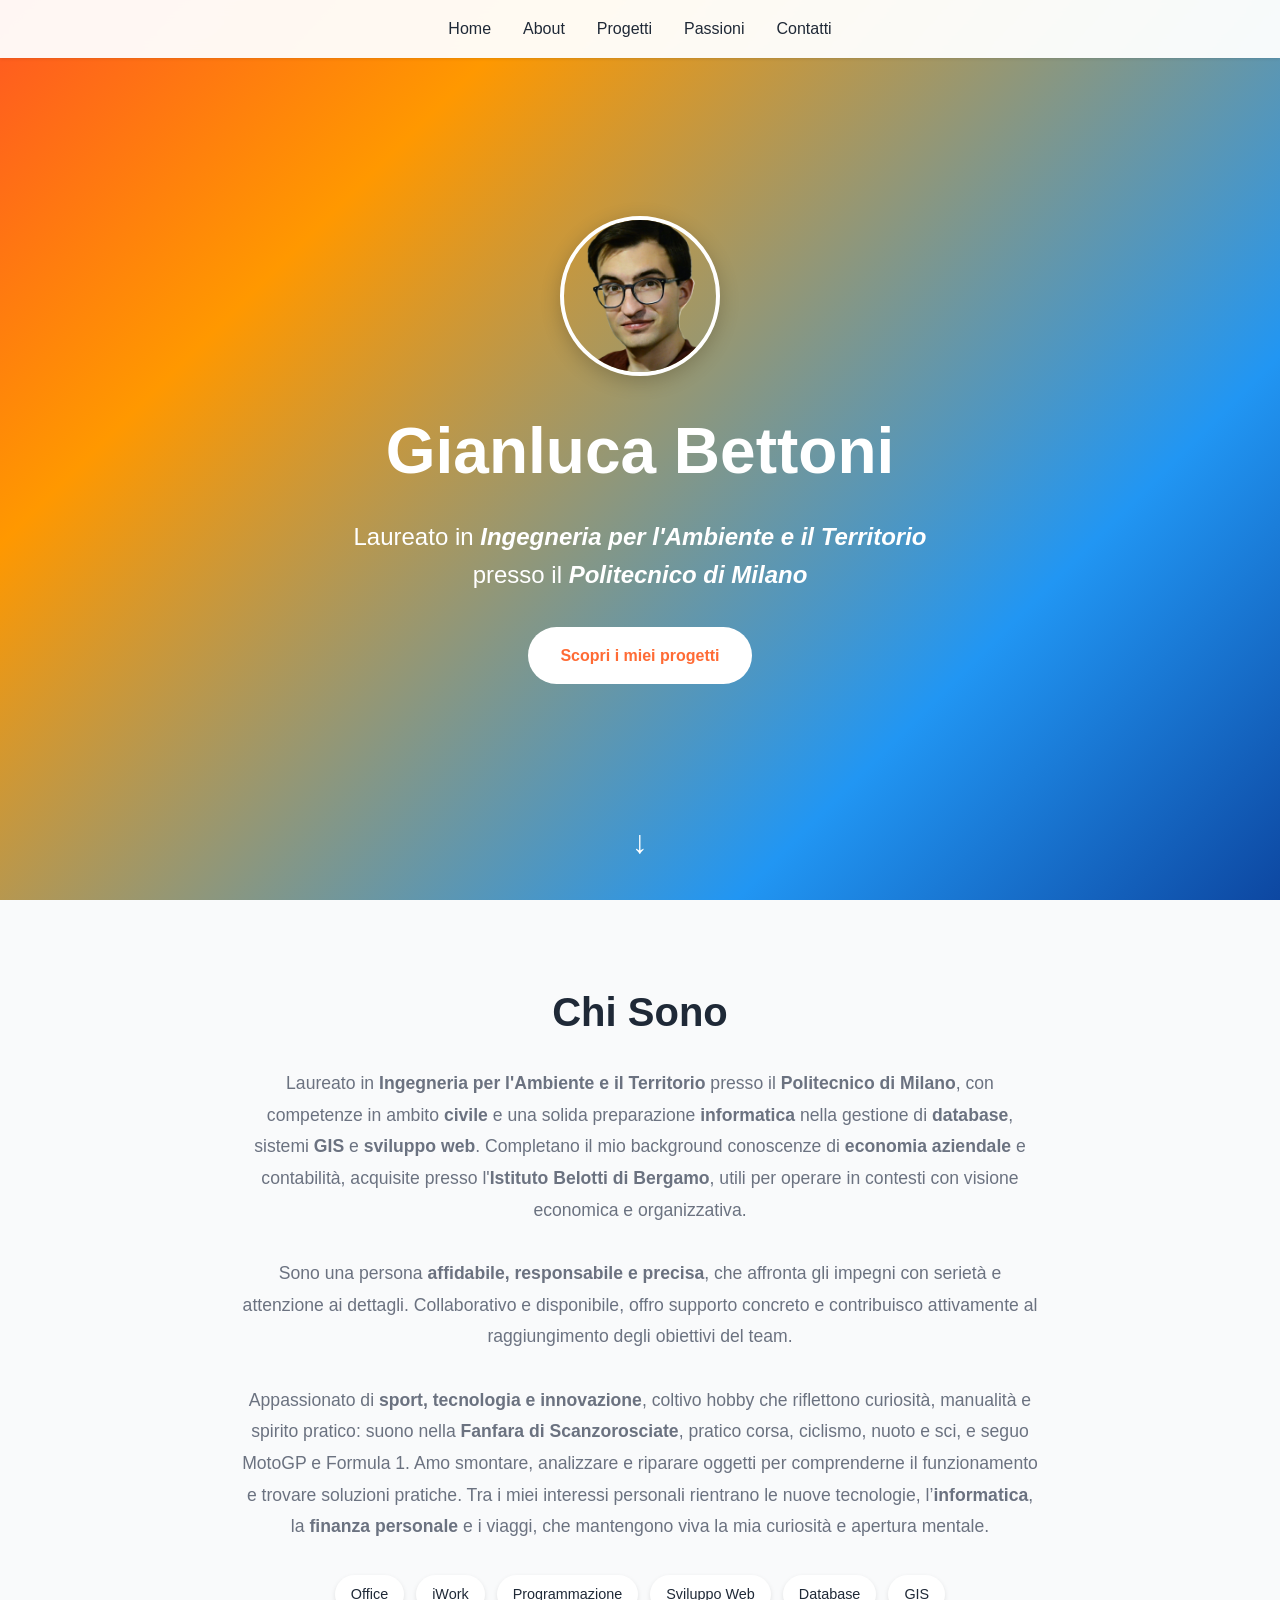
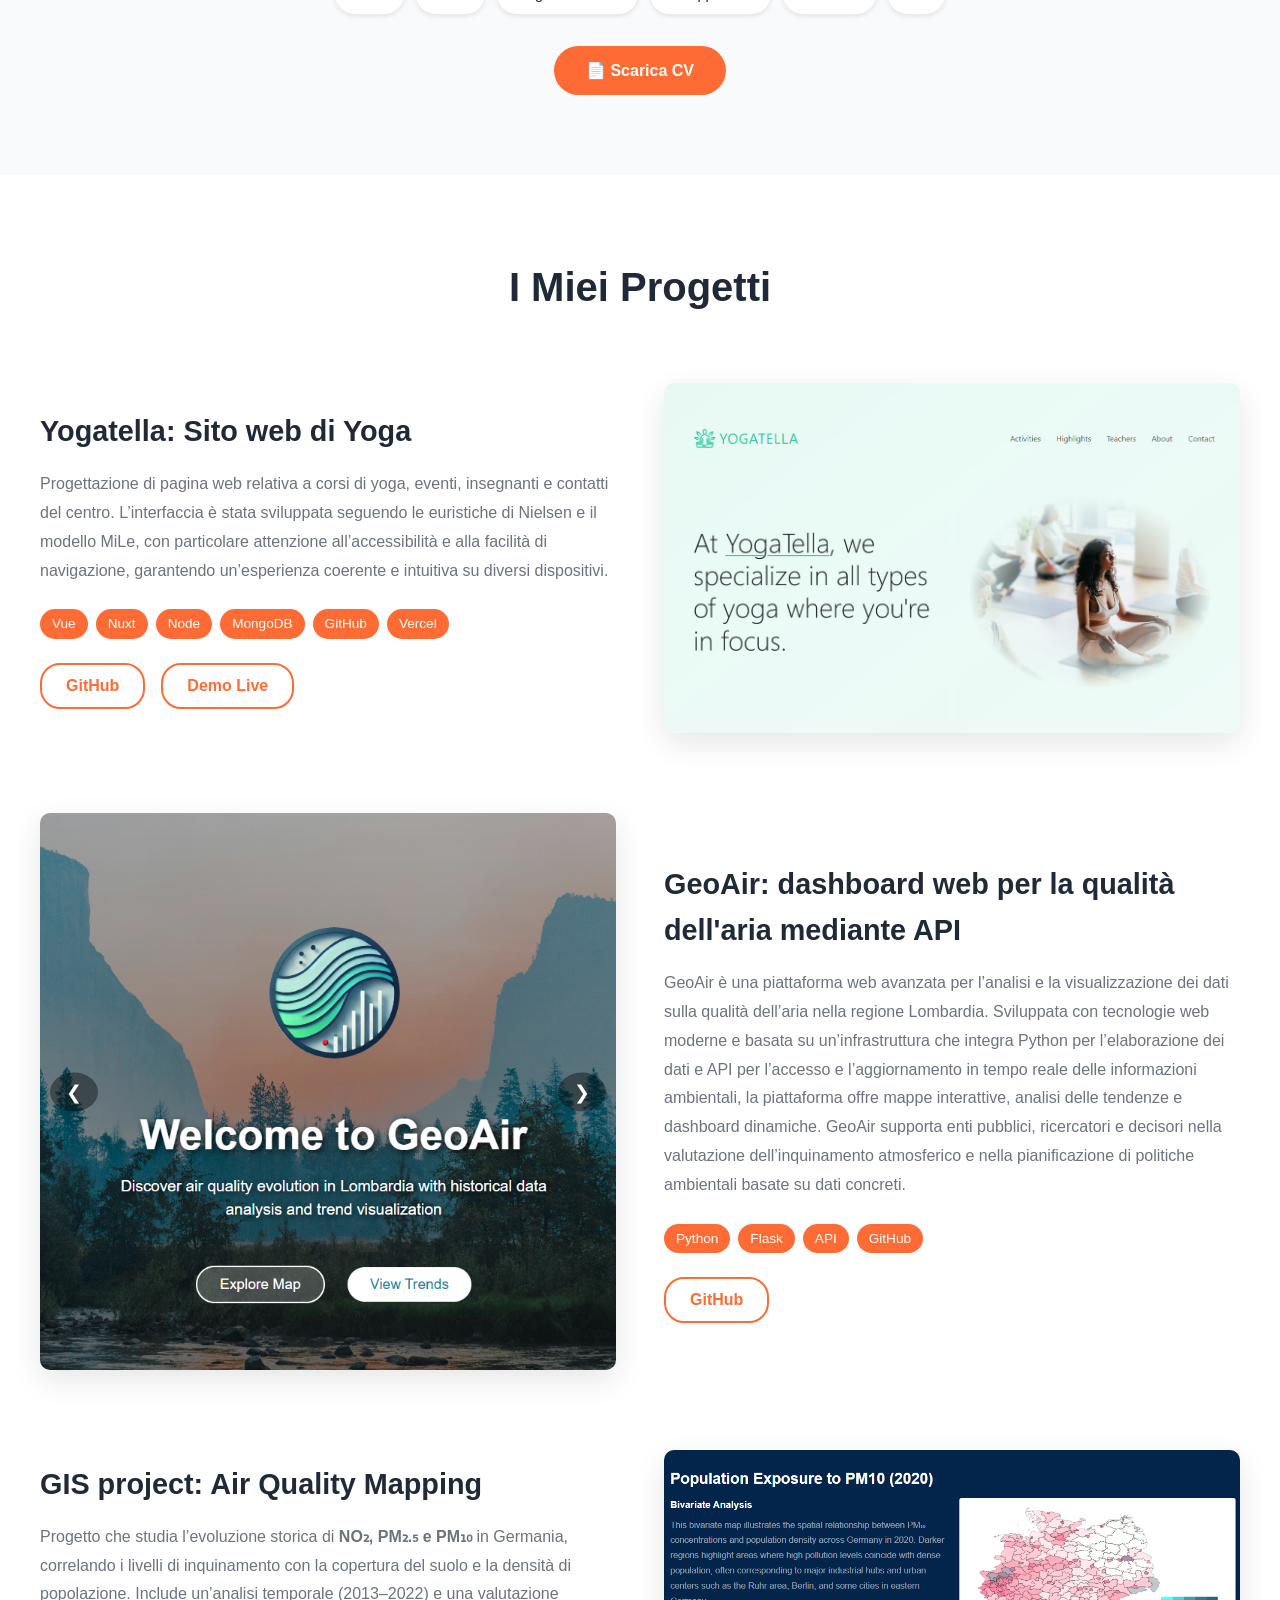
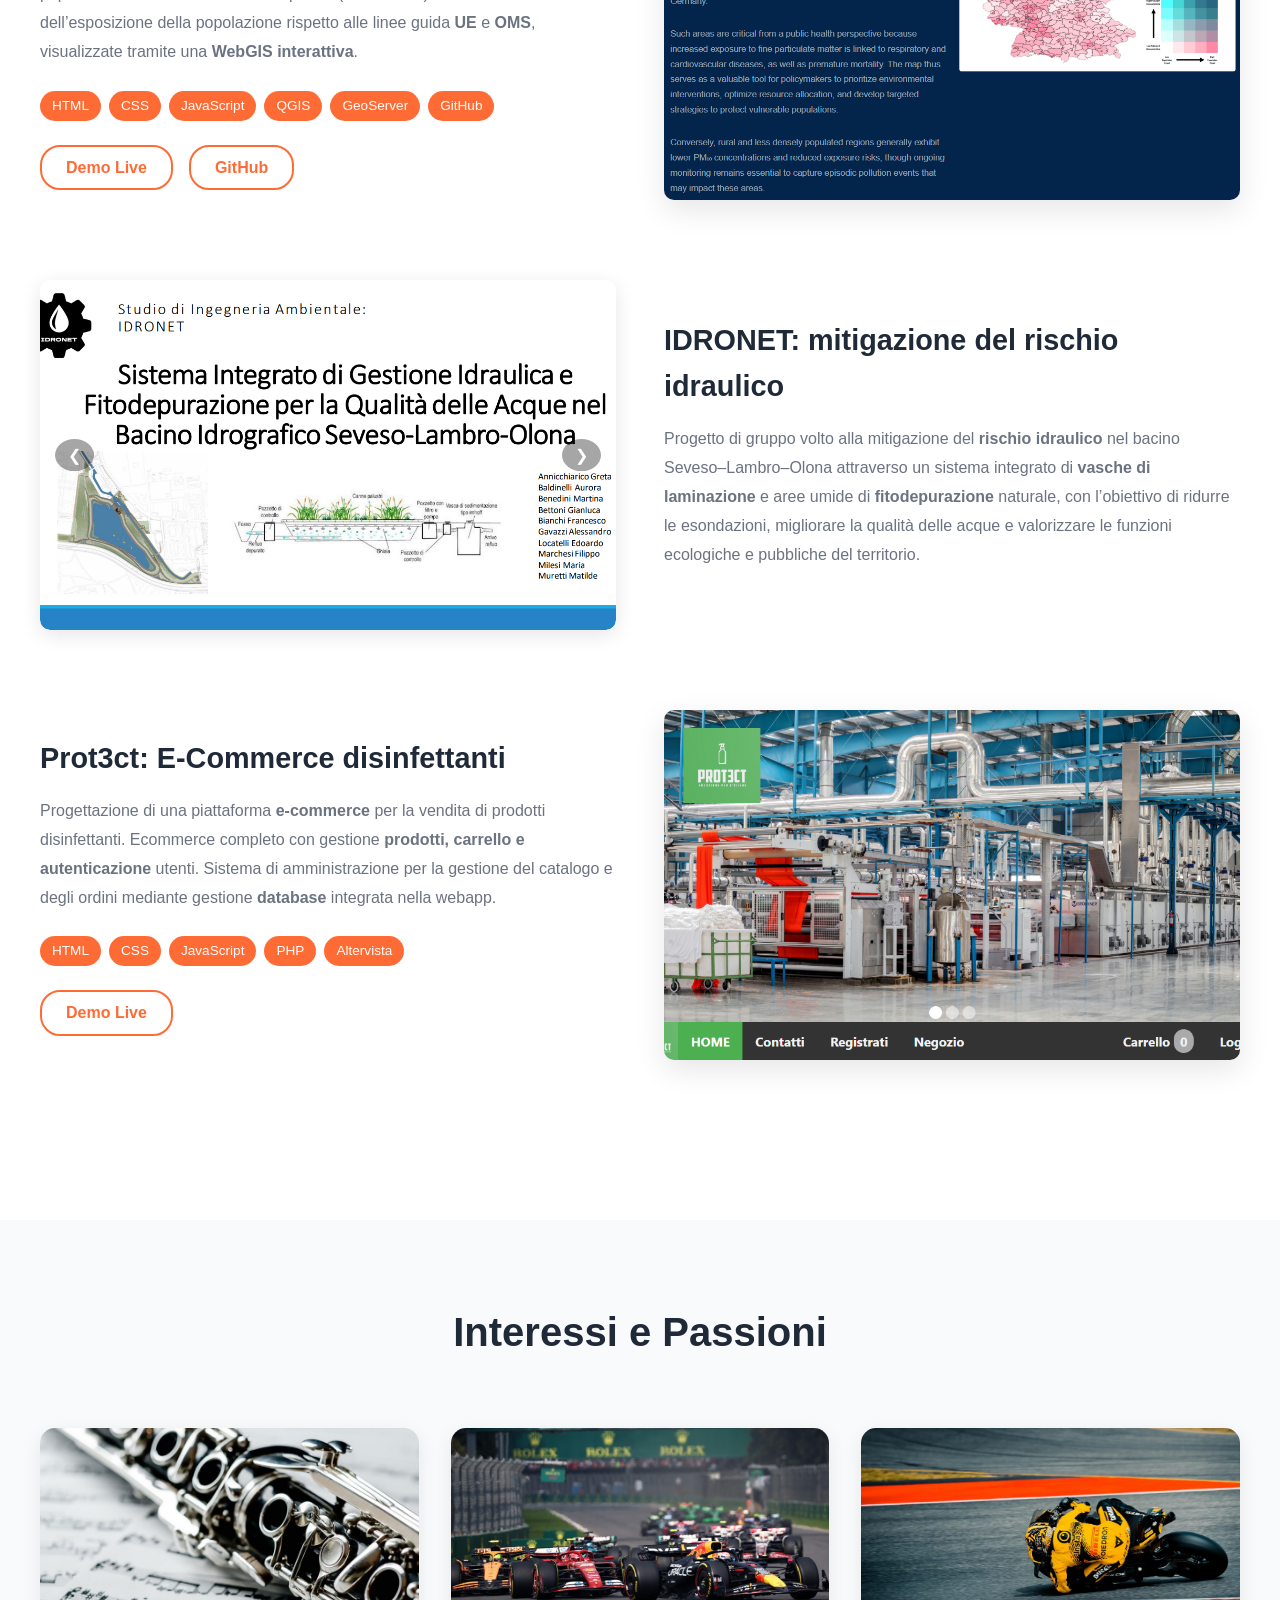
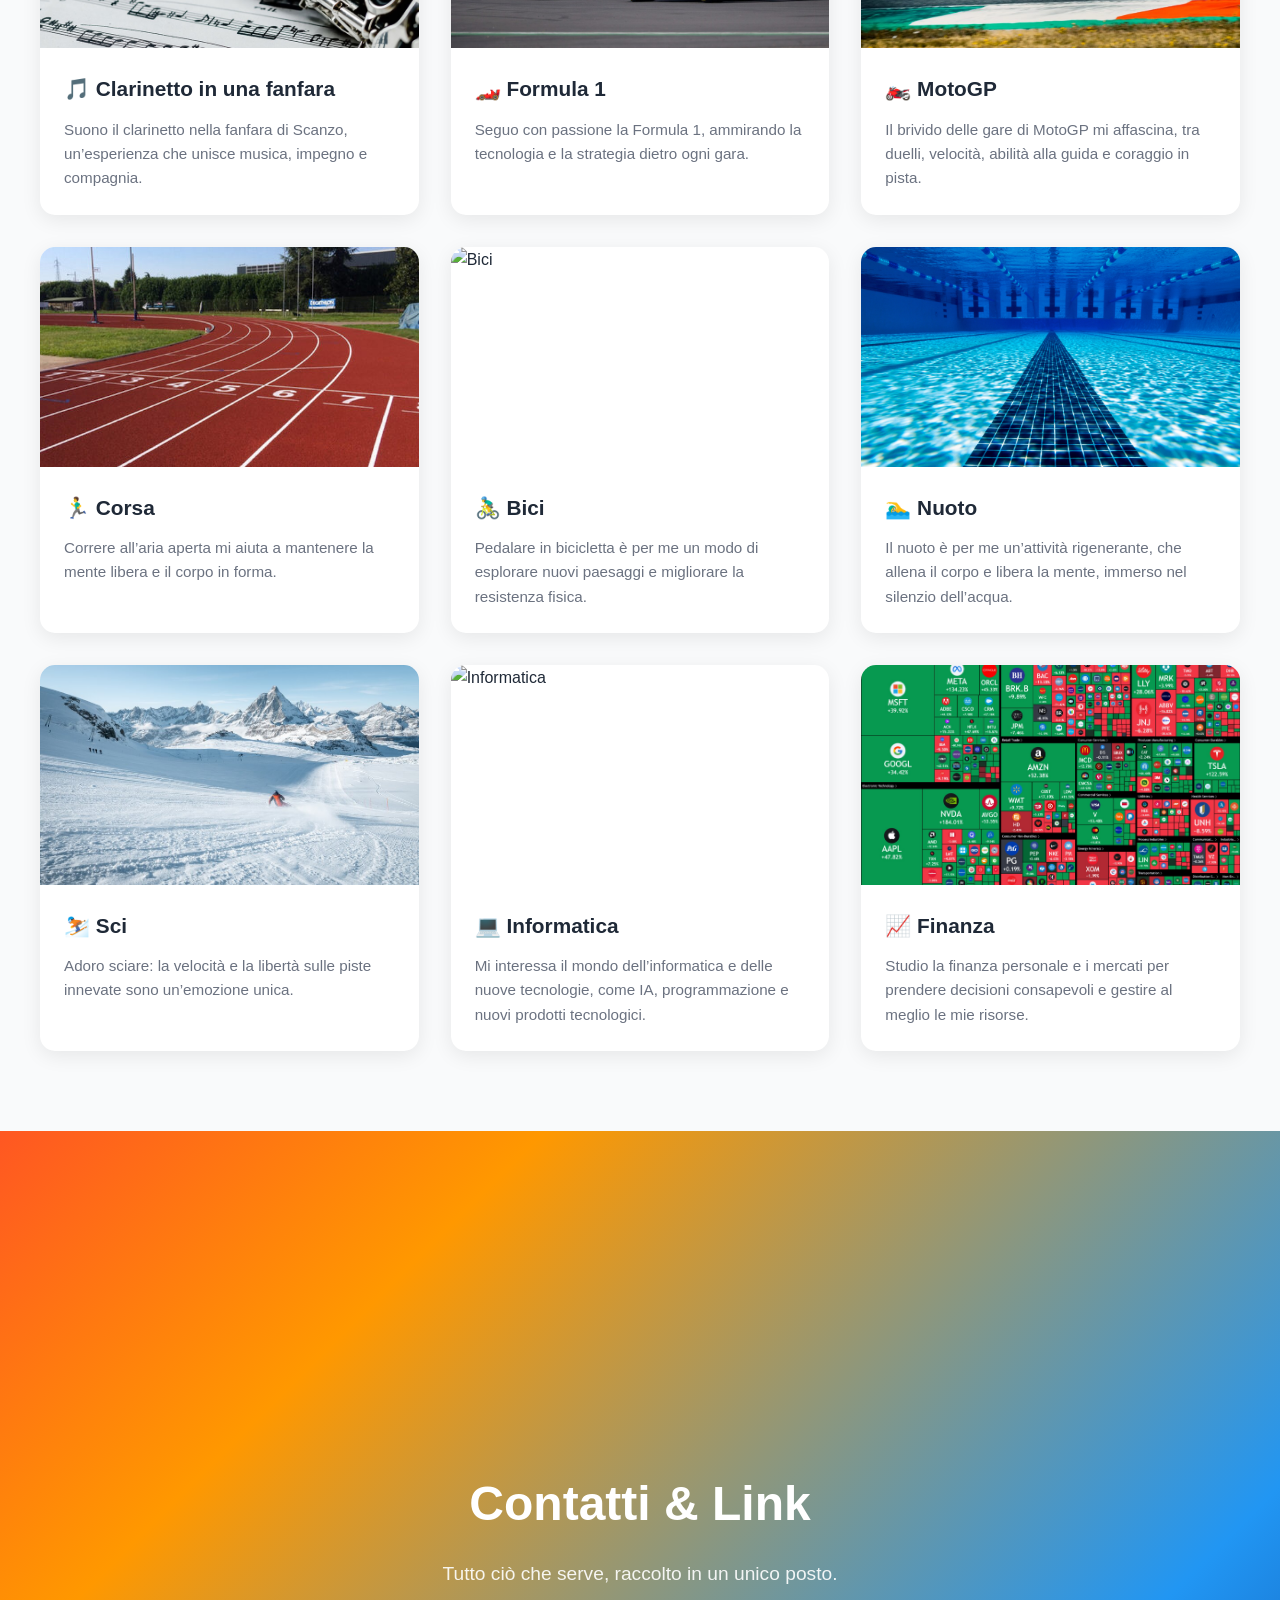
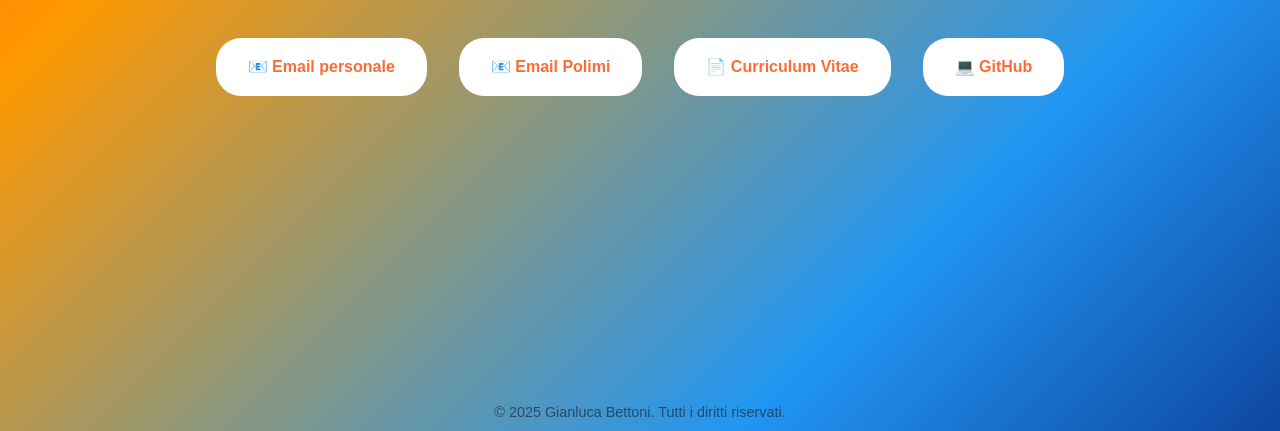
==== index.html @ a8670572 "Update index.html" ====
<!DOCTYPE html>
<html lang="it">

<head>
    <meta charset="UTF-8">
    <meta name="viewport" content="width=device-width, initial-scale=1.0">
    <title>Gianluca Bettoni - Portfolio</title>
    <link rel="stylesheet" href="style.css">
</head>

<body>
    <!-- Navigation -->
    <nav>
        <ul>
            <li><a href="#hero">Home</a></li>
            <li><a href="#about">About</a></li>
            <li><a href="#projects">Progetti</a></li>
            <li><a href="#hobbies">Passioni</a></li>
            <li><a href="#contact">Contatti</a></li>
        </ul>
    </nav>

    <!-- Hero Section -->
    <section id="hero">
        <img src="profilo.png" alt="Foto profilo di Gianluca Bettoni" class="hero-photo">
        <h1>Gianluca Bettoni</h1>
        <p>Laureato in <em><b>Ingegneria per l'Ambiente e il Territorio</b></em> </br> 
            presso il <em><b>Politecnico di Milano</b></em>
        </p>
        <!-- <p>Developer • Designer • Problem Solver</p> -->
        <a href="#projects" class="cta-btn">Scopri i miei progetti</a>
        <div class="scroll-indicator">↓</div>
    </section>

    <!-- About Section -->
    <section id="about">
        <div class="about-content">
            <h2>Chi Sono</h2>
            <p> Laureato in <b>Ingegneria per l'Ambiente e il Territorio</b> presso il <b>Politecnico di Milano</b>, con competenze in ambito <b>civile</b> e una solida preparazione <b>informatica</b> nella gestione di <b>database</b>, sistemi <b>GIS</b> e <b>sviluppo web</b>. Completano il mio background conoscenze di <b>economia aziendale</b> e contabilità, acquisite presso l'<b>Istituto Belotti di Bergamo</b>, utili per operare in contesti con visione economica e organizzativa. </br></br>
            Sono una persona <b>affidabile, responsabile e precisa</b>, che affronta gli impegni con serietà e attenzione ai dettagli. Collaborativo e disponibile, offro supporto concreto e contribuisco attivamente al raggiungimento degli obiettivi del team. </br></br>
            Appassionato di <b>sport, tecnologia e innovazione</b>, coltivo hobby che riflettono curiosità, manualità e spirito pratico: suono nella <b>Fanfara di Scanzorosciate</b>, pratico corsa, ciclismo, nuoto e sci, e seguo MotoGP e Formula 1. Amo smontare, analizzare e riparare oggetti per comprenderne il funzionamento e trovare soluzioni pratiche. Tra i miei interessi personali rientrano le nuove tecnologie, l’<b>informatica</b>, la <b>finanza personale</b> e i viaggi, che mantengono viva la mia curiosità e apertura mentale.
            </p>
            
            <div class="skills">
                <span class="skill-badge">Office</span>
                <span class="skill-badge">iWork</span>
                <span class="skill-badge">Programmazione</span>
                <span class="skill-badge">Sviluppo Web</span>
                <span class="skill-badge">Database</span>
                <span class="skill-badge">GIS</span>
            </div>
            
            <a href="CV_Gianluca_Bettoni.html" target="_blank" class="cv-btn">📄 Scarica CV</a>
        </div>
    </section>




    <!-- Projects Section -->
    <section id="projects">
        <h2 class="section-title">I Miei Progetti</h2>
        


        <!-- PROGETTO HYP -->
        <div class="project">
            <div class="project-image">
                <a href="https://yogatella.vercel.app/" target="_blank" class="">
                    <img src="img/project_HYP.png" alt="Progetto Sito di Yoga: Yogatella">
                </a>
            </div>
            <div class="project-info">
                <h3>Yogatella: Sito web di Yoga</h3>
                <p>Progettazione di pagina web relativa a corsi di yoga, eventi, insegnanti e contatti del centro. L’interfaccia è stata sviluppata seguendo le euristiche di Nielsen e il modello MiLe, con particolare attenzione all’accessibilità e alla facilità di navigazione, garantendo un’esperienza coerente e intuitiva su diversi dispositivi.</p>
                
                <div class="tech-tags">
                    <span class="tech-tag">Vue</span>
                    <span class="tech-tag">Nuxt</span>
                    <span class="tech-tag">Node</span>
                    <span class="tech-tag">MongoDB</span>
                    <span class="tech-tag">GitHub</span>
                    <span class="tech-tag">Vercel</span>
                </div>

                <!-- Note:
                Vue.js → FRAMEWORK frontend
                Nuxt.js → FRAMEWORK full-stack BASATO su Vue
                Node.js → AMBIENTE server che esegue Nuxt
                -->
                
                <div class="project-links">
                    <a href="https://github.com/GianBetto/hypmed_sfogliatella" target="_blank" class="project-link">GitHub</a>
                    <a href="https://yogatella.vercel.app/" target="_blank" class="project-link">Demo Live</a>
                </div>
            </div>
        </div>


        
        <!-- PROGETTO SWE -->
        <div class="project">

            <div class="project-image slider">
                <div class="slides">
                    <img src="img/project_SWE1.png" alt="Progetto SWE">
                    <img src="img/project_SWE2.png" alt="Progetto SWE">
                    <img src="img/project_SWE3.png" alt="Progetto SWE">
                </div>
                <!-- Pulsanti -->
                <button class="prev">&#10094;</button>
                <button class="next">&#10095;</button>
            </div>
            
            <div class="project-info">
                <h3>GeoAir: dashboard web per la qualità dell'aria mediante API</h3>
                <p>GeoAir è una piattaforma web avanzata per l’analisi e la visualizzazione dei dati sulla qualità dell’aria nella regione Lombardia.
                Sviluppata con tecnologie web moderne e basata su un’infrastruttura che integra Python per l’elaborazione dei dati e API per l’accesso e l’aggiornamento in tempo reale delle informazioni ambientali, la piattaforma offre mappe interattive, analisi delle tendenze e dashboard dinamiche.
                GeoAir supporta enti pubblici, ricercatori e decisori nella valutazione dell’inquinamento atmosferico e nella pianificazione di politiche ambientali basate su dati concreti.
                </p>
                
                <div class="tech-tags">
                    <span class="tech-tag">Python</span>
                    <span class="tech-tag">Flask</span>
                    <span class="tech-tag">API</span>
                    <span class="tech-tag">GitHub</span>
                </div>
                
                <div class="project-links">
                    <a href="https://github.com/GianBetto/air_quality_analysis" target="_blank" class="project-link">GitHub</a>
                </div>
            </div>
        </div>



        <!-- PROGETTO GIS -->
        <div class="project">
            <div class="project-image">
                <a href="https://gianbetto.github.io/GIS_polimi_2025/" target="_blank" class="">
                    <img src="img/project_GIS.png" alt="Air Quality Mapping: Land Cover Correlation and Population Exposure">
                </a>
            </div>

            <div class="project-info">
                <h3>GIS project: Air Quality Mapping</h3>
                <!-- Progetto accademico sviluppato presso il <strong>Politecnico di Milano</strong> per il corso di <em>Geographic Information Systems</em> (a.a. 2024/25).  -->
                <p>
                    Progetto che studia l’evoluzione storica di <strong>NO₂, PM₂.₅ e PM₁₀</strong> in Germania, correlando i livelli di inquinamento con la copertura del suolo e la densità di popolazione. 
                    Include un’analisi temporale (2013–2022) e una valutazione dell’esposizione della popolazione rispetto alle linee guida <strong>UE</strong> e <strong>OMS</strong>, visualizzate tramite una <strong>WebGIS interattiva</strong>.
                </p>

                <div class="tech-tags">
                    <span class="tech-tag">HTML</span>
                    <span class="tech-tag">CSS</span>
                    <span class="tech-tag">JavaScript</span>
                    <span class="tech-tag">QGIS</span>
                    <span class="tech-tag">GeoServer</span>
                    <span class="tech-tag">GitHub</span>
                </div>

                <div class="project-links">
                        <a href="https://gianbetto.github.io/GIS_polimi_2025/" target="_blank" class="project-link">Demo Live</a>
                        <a href="https://github.com/GianBetto/GIS_polimi_2025" target="_blank" class="project-link">GitHub</a>
                </div>
            </div>
        </div>
        


        <!-- PROGETTO SSA - Strategie Sfide Ambientali -->
        <div class="project">

            <div class="slider slider-compact">
                <div class="slides">
                    <img src="img/project_SSA1.png" alt="Progetto SSA">
                    <img src="img/project_SSA2.png" alt="Progetto SSA">
                </div>
                <!-- Pulsanti -->
                <button class="prev">&#10094;</button>
                <button class="next">&#10095;</button>
            </div>
            
            <div class="project-info">
                <h3>IDRONET: mitigazione del rischio idraulico </h3>
                <p>Progetto di gruppo volto alla mitigazione del <b>rischio idraulico</b> nel bacino Seveso–Lambro–Olona attraverso un sistema integrato di <b>vasche di laminazione</b> e aree umide di <b>fitodepurazione</b> naturale, con l’obiettivo di ridurre le esondazioni, migliorare la qualità delle acque e valorizzare le funzioni ecologiche e pubbliche del territorio.
                </p>
            </div>
        </div>


        <!-- PROGETTO PROT3CT -->
        <div class="project">
            <div class="project-image">
                <a href="https://gianlucabettoni.altervista.org" target="_blank" class="">
                    <img src="img/project_Prot3ct.png" alt="Prot3ct: Ecommerce disinfettanti">
                </a>
            </div>
            <div class="project-info">
                <h3>Prot3ct: E-Commerce disinfettanti</h3>
                <p>Progettazione di una piattaforma <b>e-commerce</b> per la vendita di prodotti disinfettanti. Ecommerce completo con gestione <b>prodotti, carrello e autenticazione</b> utenti. Sistema di amministrazione per la gestione del catalogo e degli ordini mediante gestione <b>database</b> integrata nella webapp.
                </p>
                
                <div class="tech-tags">
                    <span class="tech-tag">HTML</span>
                    <span class="tech-tag">CSS</span>
                    <span class="tech-tag">JavaScript</span>
                    <span class="tech-tag">PHP</span>
                    <span class="tech-tag">Altervista</span>
                </div>
                
                <div class="project-links">
                    <a href="https://gianlucabettoni.altervista.org" target="_blank" class="project-link">Demo Live</a>
                </div>
            </div>
        </div>



        <!-- 
        ═══════════════════════════════════════════════════════════
        TEMPLATE PROGETTO - Copia questo blocco per ogni progetto
        ═══════════════════════════════════════════════════════════
        
        
        <div class="project">
            <div class="project-image">
                <img src="https://images.unsplash.com/photo-1557821552-17105176677c?w=800&h=400&fit=crop" alt="Progetto E-Commerce">
            </div>
            <div class="project-info">
                <h3>Progetto E-Commerce</h3>
                <p>Piattaforma e-commerce completa con carrello, pagamenti e gestione ordini. Sistema di autenticazione sicuro e pannello admin per la gestione dei prodotti.</p>
                
                <div class="tech-tags">
                    <span class="tech-tag">React</span>
                    <span class="tech-tag">Node.js</span>
                    <span class="tech-tag">MongoDB</span>
                    <span class="tech-tag">Stripe</span>
                </div>
                
                <div class="project-links">
                    <a href="https://github.com/tuoaccount/progetto1" target="_blank" class="project-link">GitHub</a>
                    <a href="https://demo.example.com" target="_blank" class="project-link">Demo Live</a>
                </div>
            </div>
        </div>

        <div class="project">
            <div class="project-image">
                <img src="https://images.unsplash.com/photo-1517836357463-d25dfeac3438?w=800&h=400&fit=crop" alt="App Mobile Fitness">
            </div>
            <div class="project-info">
                <h3>App Mobile Fitness</h3>
                <p>Applicazione mobile per il tracking degli allenamenti con grafici di progressione, piani personalizzati e community integrata.</p>
                
                <div class="tech-tags">
                    <span class="tech-tag">React Native</span>
                    <span class="tech-tag">Firebase</span>
                    <span class="tech-tag">Redux</span>
                </div>
                
                <div class="project-links">
                    <a href="https://github.com/tuoaccount/progetto2" target="_blank" class="project-link">GitHub</a>
                    <a href="https://demo2.example.com" target="_blank" class="project-link">Demo Live</a>
                </div>
            </div>
        </div>

        <div class="project">
            <div class="project-image slider">
                <div class="slides">
                    <img src="https://images.unsplash.com/photo-1557821552-17105176677c?w=800&h=400&fit=crop" alt="Progetto E-Commerce 1">
                    <img src="https://images.unsplash.com/photo-1607083205898-4f038b74b5f7?w=800&h=400&fit=crop" alt="Progetto E-Commerce 2">
                    <img src="https://images.unsplash.com/photo-1581090700227-1e37b190418e?w=800&h=400&fit=crop" alt="Progetto E-Commerce 3">
                </div>

                <button class="prev">&#10094;</button>
                <button class="next">&#10095;</button>
            </div>

            <div class="project-info">
                <h3>Dashboard Analytics</h3>
                <p>Dashboard interattiva per visualizzazione dati in tempo reale con grafici personalizzabili e export in vari formati.</p>
                
                <div class="tech-tags">
                    <span class="tech-tag">Vue.js</span>
                    <span class="tech-tag">D3.js</span>
                    <span class="tech-tag">Python</span>
                    <span class="tech-tag">PostgreSQL</span>
                </div>
                
                <div class="project-links">
                    <a href="https://github.com/tuoaccount/progetto3" target="_blank" class="project-link">GitHub</a>
                    <a href="https://demo3.example.com" target="_blank" class="project-link">Demo Live</a>
                </div>
            </div>
        </div>

        <!-- 
        ═══════════════════════════════════════════════════════════
        PER AGGIUNGERE UN NUOVO PROGETTO:
        1. Copia tutto il blocco da "<- PROGETTO X ->" a "</div>"
        2. Incolla sotto
        3. Modifica:
           - src dell'immagine
           - alt dell'immagine
           - h3 (titolo)
           - p (descrizione)
           - tech-tag (tecnologie)
           - href dei link (GitHub e Demo)
        ═══════════════════════════════════════════════════════════
        -->
       


    </section>

    <!-- Hobbies e Interessi Section -->
    <section id="hobbies">

        <h2 class="section-title">Interessi e Passioni</h2>
        
        <div class="hobbies-container">
            
            <!-- HOBBY 1 -->
            <div class="hobby-card">
                <div class="hobby-image">
                    <img src="img/clarinet.png" alt="Clarinetto in una fanfara">
                </div>
                <div class="hobby-content">
                    <h3>🎵 Clarinetto in una fanfara</h3>
                    <p>Suono il clarinetto nella fanfara di Scanzo, un’esperienza che unisce musica, impegno e compagnia.</p>
                </div>
            </div>

            <!-- HOBBY 5 -->
            <div class="hobby-card">
                <div class="hobby-image">
                    <img src="img/formula1.png" alt="Formula 1">
                </div>
                <div class="hobby-content">
                    <h3>🏎️ Formula 1</h3>
                    <p>Seguo con passione la Formula 1, ammirando la tecnologia e la strategia dietro ogni gara.</p>
                </div>
            </div>

            <!-- HOBBY 6 -->
            <div class="hobby-card">
                <div class="hobby-image">
                    <img src="img/motogp.png" alt="MotoGP">
                </div>
                <div class="hobby-content">
                    <h3>🏍️ MotoGP</h3>
                    <p>Il brivido delle gare di MotoGP mi affascina, tra duelli, velocità, abilità alla guida e coraggio in pista.</p>
                </div>
            </div>

            <!-- HOBBY 2 -->
            <div class="hobby-card">
                <div class="hobby-image">
                    <img src="img/run.png" alt="Corsa">
                </div>
                <div class="hobby-content">
                    <h3>🏃‍♂️ Corsa</h3>
                    <p>Correre all’aria aperta mi aiuta a mantenere la mente libera e il corpo in forma.</p>
                </div>
            </div>

            <!-- HOBBY 3 -->
            <div class="hobby-card">
                <div class="hobby-image">
                    <img src="img/bici.png" alt="Bici">
                </div>
                <div class="hobby-content">
                    <h3>🚴‍♂️ Bici</h3>
                    <p>Pedalare in bicicletta è per me un modo di esplorare nuovi paesaggi e migliorare la resistenza fisica.</p>
                </div>
            </div>

            <!-- HOBBY - Nuoto -->
            <div class="hobby-card">
                <div class="hobby-image">
                    <img src="img/nuoto.png" alt="Nuoto">
                </div>
                <div class="hobby-content">
                    <h3>🏊‍♂️ Nuoto</h3>
                    <p>Il nuoto è per me un’attività rigenerante, che allena il corpo e libera la mente, immerso nel silenzio dell’acqua.</p>
                </div>
            </div>

            <!-- HOBBY 4 -->
            <div class="hobby-card">
                <div class="hobby-image">
                    <img src="img/sci.png" alt="Sci">
                </div>
                <div class="hobby-content">
                    <h3>⛷️ Sci</h3>
                    <p>Adoro sciare: la velocità e la libertà sulle piste innevate sono un’emozione unica.</p>
                </div>
            </div>

            

            <!-- HOBBY 7 -->
            <div class="hobby-card">
                <div class="hobby-image">
                    <img src="https://images.unsplash.com/photo-1519389950473-47ba0277781c?w=600&h=400&fit=crop" alt="Informatica">
                </div>
                <div class="hobby-content">
                    <h3>💻 Informatica</h3>
                    <p>Mi interessa il mondo dell’informatica e delle nuove tecnologie, come IA, programmazione e nuovi prodotti tecnologici.</p>
                </div>
            </div>

            <!-- HOBBY 8 -->
            <div class="hobby-card">
                <div class="hobby-image">
                    <img src="img/finanza.png" alt="Finanza">
                </div>
                <div class="hobby-content">
                    <h3>📈 Finanza</h3>
                    <p>Studio la finanza personale e i mercati per prendere decisioni consapevoli e gestire al meglio le mie risorse.</p>
                </div>
            </div>

        </div>
    </section>


    <!-- Contact Section -->
    <section id="contact">
        <h2>Contatti & Link</h2>
        <p>Tutto ciò che serve, raccolto in un unico posto.</p>
        
        <div class="contact-links">
            <a href="mailto:gianlucabettoniyh92@gmail.com" class="contact-link">📧 Email personale</a>
            <a href="mailto:gianluca.bettoni@mail.polimi.it" class="contact-link">📧 Email Polimi</a>
            <a href="CV_Gianluca_Bettoni.html" target="_blank" class="contact-link">📄 Curriculum Vitae </a>
            <a href="https://github.com/GianBetto" target="_blank" class="contact-link">💻 GitHub</a>
        </div>

    </section>

    <!-- Copyright Section -->
    <section id="copyright">
        <p class="copyright">© 2025 Gianluca Bettoni. Tutti i diritti riservati.</p>
    </section>




    <!-- Smooth Scroll Script -->
    <script>
        // Smooth scroll per i link di navigazione
        document.querySelectorAll('a[href^="#"]').forEach(anchor => {
            anchor.addEventListener('click', function (e) {
                e.preventDefault();
                const target = document.querySelector(this.getAttribute('href'));
                if (target) {
                    target.scrollIntoView({ behavior: 'smooth' });
                }
            });
        });
        
        // Simple Image Slider per i progetti (se necessario)
        const sliders = document.querySelectorAll('.slider');

        sliders.forEach(slider => {
            const slides = slider.querySelector('.slides');
            const images = slides.querySelectorAll('img');
            let index = 0;

            const nextBtn = slider.querySelector('.next');
            const prevBtn = slider.querySelector('.prev');

            function showSlide(i) {
                index = (i + images.length) % images.length;
                slides.style.transform = `translateX(-${index * 100}%)`;
            }

            nextBtn.addEventListener('click', () => showSlide(index + 1));
            prevBtn.addEventListener('click', () => showSlide(index - 1));
        });
    </script>
</body>
</html>
---- style.css ----
/* ═══════════════════════════════════════════════════════════
   VARIABILI COLORI - Modifica qui per cambiare tema
   ═══════════════════════════════════════════════════════════ */

:root {
    /* Colori principali */
    --primary: #ff6b35;
    --primary-dark: #e85a28;
    --accent: #4a90e2;
    --text: #1f2937;
    --text-light: #6b7280;
    --bg: #ffffff;
    --bg-alt: #f9fafb;
    --border: #e5e7eb;
    
    /* Gradiente attivo */
    --gradient: linear-gradient(135deg, #ff5722 0%, #ff9800 25%, #2196f3 75%, #0d47a1 100%);
}

/* ═══════════════════════════════════════════════════════════
   ALTERNATIVE GRADIENTI - Sostituisci --gradient sopra
   ═══════════════════════════════════════════════════════════

   SUNSET TECH (Arancio-Blu) - ATTIVO:
   --gradient: linear-gradient(135deg, #ff6b35 0%, #f7931e 25%, #4a90e2 75%, #2e5caa 100%);

   FIRE & ICE (Arancio-Viola-Blu):
   --gradient: linear-gradient(135deg, #ff512f 0%, #dd2476 50%, #1e3c72 100%);

   OCEAN BLUE (Blu professionale):
   --gradient: linear-gradient(135deg, #0ea5e9 0%, #2563eb 100%);

   EMERALD GREEN (Verde fresco):
   --gradient: linear-gradient(135deg, #10b981 0%, #059669 100%);

   ROYAL PURPLE (Viola elegante):
   --gradient: linear-gradient(135deg, #667eea 0%, #764ba2 100%);

   ═══════════════════════════════════════════════════════════ */

/* Reset e Base */
* {
    margin: 0;
    padding: 0;
    box-sizing: border-box;
}

body {
    font-family: -apple-system, BlinkMacSystemFont, 'Segoe UI', Roboto, Oxygen, Ubuntu, sans-serif;
    color: var(--text);
    line-height: 1.6;
    overflow-x: hidden;
}

/* ═══════════════════════════════════════════════════════════
   NAVIGATION
   ═══════════════════════════════════════════════════════════ */

nav {
    position: fixed;
    top: 0;
    width: 100%;
    background: rgba(255, 255, 255, 0.95);
    backdrop-filter: blur(10px);
    z-index: 1000;
    padding: 1rem 2rem;
    box-shadow: 0 1px 3px rgba(0,0,0,0.1);
}

nav ul {
    list-style: none;
    display: flex;
    justify-content: center;
    gap: 2rem;
}

nav a {
    text-decoration: none;
    color: var(--text);
    font-weight: 500;
    transition: color 0.3s;
}

nav a:hover {
    color: var(--primary);
}

/* ═══════════════════════════════════════════════════════════
   HERO SECTION
   ═══════════════════════════════════════════════════════════ */

#hero {
    height: 100vh;
    display: flex;
    flex-direction: column;
    justify-content: center;
    align-items: center;
    text-align: center;
    background: var(--gradient);
    color: white;
    position: relative;
}

#hero h1 {
    font-size: 4rem;
    margin-bottom: 1rem;
    animation: fadeInUp 1s ease;
}

#hero p {
    font-size: 1.5rem;
    margin-bottom: 2rem;
    opacity: 0.9;
    animation: fadeInUp 1s ease 0.2s both;
}

.cta-btn {
    padding: 1rem 2rem;
    background: white;
    color: var(--primary);
    text-decoration: none;
    border-radius: 50px;
    font-weight: 600;
    transition: transform 0.3s, box-shadow 0.3s;
    animation: fadeInUp 1s ease 0.4s both;
}

.cta-btn:hover {
    transform: translateY(-3px);
    box-shadow: 0 10px 25px rgba(0,0,0,0.2);
}

.scroll-indicator {
    position: absolute;
    bottom: 2rem;
    font-size: 2rem;
    animation: bounce 2s infinite;
}

/* ═══════════════════════════════════════════════════════════
   ABOUT SECTION
   ═══════════════════════════════════════════════════════════ */

#about {
    min-height: 50vh;
    padding: 5rem 2rem;
    background: var(--bg-alt);
    display: flex;
    justify-content: center;
    align-items: center;
}

.about-content {
    max-width: 800px;
    text-align: center;
}

.about-content h2 {
    font-size: 2.5rem;
    margin-bottom: 1.5rem;
    color: var(--text);
}

.about-content p {
    font-size: 1.1rem;
    color: var(--text-light);
    margin-bottom: 2rem;
    line-height: 1.8;
}

.skills {
    display: flex;
    flex-wrap: wrap;
    gap: 0.75rem;
    justify-content: center;
    margin-bottom: 2rem;
}

.skill-badge {
    padding: 0.5rem 1rem;
    background: white;
    border-radius: 20px;
    font-size: 0.9rem;
    font-weight: 500;
    box-shadow: 0 2px 5px rgba(0,0,0,0.1);
}

.cv-btn {
    padding: 0.75rem 2rem;
    background: var(--primary);
    color: white;
    text-decoration: none;
    border-radius: 25px;
    font-weight: 600;
    display: inline-block;
    transition: background 0.3s, transform 0.3s;
}

.cv-btn:hover {
    background: var(--primary-dark);
    transform: translateY(-2px);
}

/* ═══════════════════════════════════════════════════════════
   PROJECTS SECTION
   ═══════════════════════════════════════════════════════════ */

#projects {
    padding: 5rem 2rem;
    background: var(--bg);
}

.section-title {
    text-align: center;
    font-size: 2.5rem;
    margin-bottom: 4rem;
    color: var(--text);
}

.project {
    max-width: 1200px;
    margin: 0 auto 5rem auto;
    display: grid;
    grid-template-columns: 1fr 1fr;
    gap: 3rem;
    align-items: center;
}

/* Layout alternato: progetto 2, 4, 6... inverte posizione */
.project:nth-child(even) .project-image {
    order: 2;
}

.project:nth-child(even) .project-info {
    order: 1;
}

.project-image {
    width: 100%;
    height: 350px;
    background: var(--bg-alt);
    border-radius: 10px;
    overflow: hidden;
    box-shadow: 0 10px 30px rgba(0,0,0,0.1);
    transition: transform 0.3s;
}

.project-image:hover {
    transform: scale(1.05);
}

.project-image img {
    width: 100%;
    height: 100%;
    object-fit: cover;
}

.project-info h3 {
    font-size: 1.8rem;
    margin-bottom: 1rem;
    color: var(--text);
}

.project-info p {
    color: var(--text-light);
    margin-bottom: 1.5rem;
    line-height: 1.8;
}

.tech-tags {
    display: flex;
    flex-wrap: wrap;
    gap: 0.5rem;
    margin-bottom: 1.5rem;
}

.tech-tag {
    padding: 0.25rem 0.75rem;
    background: var(--primary);
    color: white;
    border-radius: 15px;
    font-size: 0.85rem;
}

.project-links {
    display: flex;
    gap: 1rem;
}

.project-link {
    padding: 0.5rem 1.5rem;
    border: 2px solid var(--primary);
    color: var(--primary);
    text-decoration: none;
    border-radius: 20px;
    font-weight: 600;
    transition: all 0.3s;
}

.project-link:hover {
    background: var(--primary);
    color: white;
}

/* ═══════════════════════════════════════════════════════════
   CONTACT SECTION
   ═══════════════════════════════════════════════════════════ */

#contact {
    min-height: 100vh;
    display: flex;
    flex-direction: column;
    justify-content: center;
    align-items: center;
    background: var(--gradient);
    color: white;
    padding: 2rem;
    text-align: center;
}

#contact h2 {
    font-size: 3rem;
    margin-bottom: 1rem;
}

#contact p {
    font-size: 1.2rem;
    margin-bottom: 3rem;
    opacity: 0.9;
}

.contact-links {
    display: flex;
    gap: 2rem;
    flex-wrap: wrap;
    justify-content: center;
}

.contact-link {
    padding: 1rem 2rem;
    background: white;
    color: var(--primary);
    text-decoration: none;
    border-radius: 25px;
    font-weight: 600;
    transition: transform 0.3s;
}

.contact-link:hover {
    transform: translateY(-5px);
}

/* ═══════════════════════════════════════════════════════════
   ANIMATIONS
   ═══════════════════════════════════════════════════════════ */

@keyframes fadeInUp {
    from {
        opacity: 0;
        transform: translateY(30px);
    }
    to {
        opacity: 1;
        transform: translateY(0);
    }
}

@keyframes bounce {
    0%, 20%, 50%, 80%, 100% {
        transform: translateY(0);
    }
    40% {
        transform: translateY(-10px);
    }
    60% {
        transform: translateY(-5px);
    }
}

/* ═══════════════════════════════════════════════════════════
   RESPONSIVE DESIGN
   ═══════════════════════════════════════════════════════════ */

@media (max-width: 768px) {
    #hero h1 {
        font-size: 2.5rem;
    }

    #hero p {
        font-size: 1.2rem;
    }

    nav ul {
        gap: 1rem;
        font-size: 0.9rem;
    }

    .about-content h2,
    .section-title {
        font-size: 2rem;
    }

    .project {
        grid-template-columns: 1fr;
    }

    /* Su mobile, tutti i progetti hanno lo stesso layout */
    .project:nth-child(even) .project-image,
    .project:nth-child(even) .project-info {
        order: initial;
    }

    .project-image {
        height: 250px;
    }

    #contact h2 {
        font-size: 2rem;
    }

    .contact-links {
        flex-direction: column;
        gap: 1rem;
    }
}



/* ═══════════════════════════════════════════════════════════
   HOBBIES SECTION
   ═══════════════════════════════════════════════════════════ */

#hobbies {
    padding: 5rem 2rem;
    background: var(--bg-alt);
}

.hobbies-container {
    max-width: 1200px;
    margin: 0 auto;
    display: grid;
    grid-template-columns: repeat(auto-fit, minmax(280px, 1fr));
    gap: 2rem;
}

.hobby-card {
    background: white;
    border-radius: 15px;
    overflow: hidden;
    box-shadow: 0 5px 20px rgba(0,0,0,0.08);
    transition: transform 0.3s, box-shadow 0.3s;
}

.hobby-card:hover {
    transform: translateY(-10px);
    box-shadow: 0 15px 40px rgba(0,0,0,0.15);
}

.hobby-image {
    width: 100%;
    height: 220px;
    overflow: hidden;
    position: relative;
}

.hobby-image img {
    width: 100%;
    height: 100%;
    object-fit: cover;
    transition: transform 0.5s;
}

.hobby-card:hover .hobby-image img {
    transform: scale(1.1);
}

.hobby-content {
    padding: 1.5rem;
}

.hobby-content h3 {
    font-size: 1.3rem;
    margin-bottom: 0.75rem;
    color: var(--text);
}

.hobby-content p {
    color: var(--text-light);
    line-height: 1.6;
    font-size: 0.95rem;
}


/* ═══════════════════════════════════════════════════════════
   SLIDER STYLES
   ═══════════════════════════════════════════════════════════ */

/* === SLIDER COERENTE CON STILE ESISTENTE === */
.slider {
    position: relative;
    width: 100%;
    height: 100%;
    overflow: hidden;
    border-radius: 10px;
    box-shadow: 0 10px 30px rgba(0,0,0,0.1);
}

.slides {
    display: flex;
    transition: transform 0.6s ease-in-out;
    height: 100%;
}

.slides img {
    width: 100%;
    height: 100%;
    object-fit: cover;
    flex-shrink: 0;
}

/* Pulsanti dello slider */
.slider button {
    position: absolute;
    top: 50%;
    transform: translateY(-50%);
    background: rgba(0,0,0,0.4);
    color: #fff;
    border: none;
    font-size: 1.2rem;
    padding: 0.5rem 1rem;
    cursor: pointer;
    border-radius: 50%;
    transition: background 0.3s;
}

.slider button:hover {
    background: rgba(0,0,0,0.7);
}

.slider .prev { left: 10px; }
.slider .next { right: 10px; }

/* Opzionale: leggero zoom hover per coerenza */
.slider:hover img {
    transform: scale(1.02);
    transition: transform 0.5s ease;
}


/* ═══════════════════════════════════════════════════════════
   SLIDER COMPACT VERSION - più simile a una singola immagine
   ═══════════════════════════════════════════════════════════ */

.slider-compact {
    position: relative;
    width: 100%;
    max-width: 1000px;
    height: 350px; /* altezza ridotta */
    margin: 0 auto;
    overflow: hidden;
    border-radius: 10px;
    box-shadow: 0 5px 20px rgba(0,0,0,0.1);
    background: var(--bg-alt);
}

.slider-compact .slides {
    display: flex;
    width: 100%;
    height: 100%;
    transition: transform 0.6s ease-in-out;
}

.slider-compact .slides img {
    width: 100%;
    height: 100%;
    object-fit: cover;
    flex-shrink: 0;
    border-radius: 10px;
    transition: transform 0.4s ease;
}

/* Hover delicato per effetto immagine singola */
.slider-compact:hover img {
    transform: scale(1.03);
}

/* Pulsanti più piccoli e discreti */
.slider-compact button {
    position: absolute;
    top: 50%;
    transform: translateY(-50%);
    background: rgba(0, 0, 0, 0.35);
    color: #fff;
    border: none;
    font-size: 1rem;
    padding: 0.4rem 0.8rem;
    cursor: pointer;
    border-radius: 50%;
    transition: background 0.3s, transform 0.2s;
}

.slider-compact button:hover {
    background: rgba(0, 0, 0, 0.6);
    transform: translateY(-50%) scale(1.1);
}

.slider-compact .prev { left: 15px; }
.slider-compact .next { right: 15px; }

/* Responsive: altezza minore su schermi piccoli */
@media (max-width: 768px) {
    .slider-compact {
        height: 250px;
    }
}






/* ═══════════════════════════════════════════════════════════
   COPYRIGHT SECTION
    ═══════════════════════════════════════════════════════════ */
#copyright {
    position: relative;
    top: -30px; /* sovrapposizione rispetto alla sezione contact */
    text-align: center;
    background: transparent; /* oppure rgba se vuoi leggero contrasto */
    z-index: 10;
    height: 0px;
}

#copyright .copyright {
    margin: 0;
    font-size: 0.9rem;
    color: rgba(31, 41, 55, 0.7); /* colore coerente con il tema */
}


/* ═══════════════════════════════════════════════════════════
   HERO PHOTO STYLES
   ═══════════════════════════════════════════════════════════ */
.hero-photo {
    width: 160px;
    height: 160px;
    border-radius: 50%;
    object-fit: cover;
    border: 4px solid white;
    margin-bottom: 1.5rem;
    box-shadow: 0 5px 20px rgba(0, 0, 0, 0.2);
    animation: fadeInUp 1s ease;
}
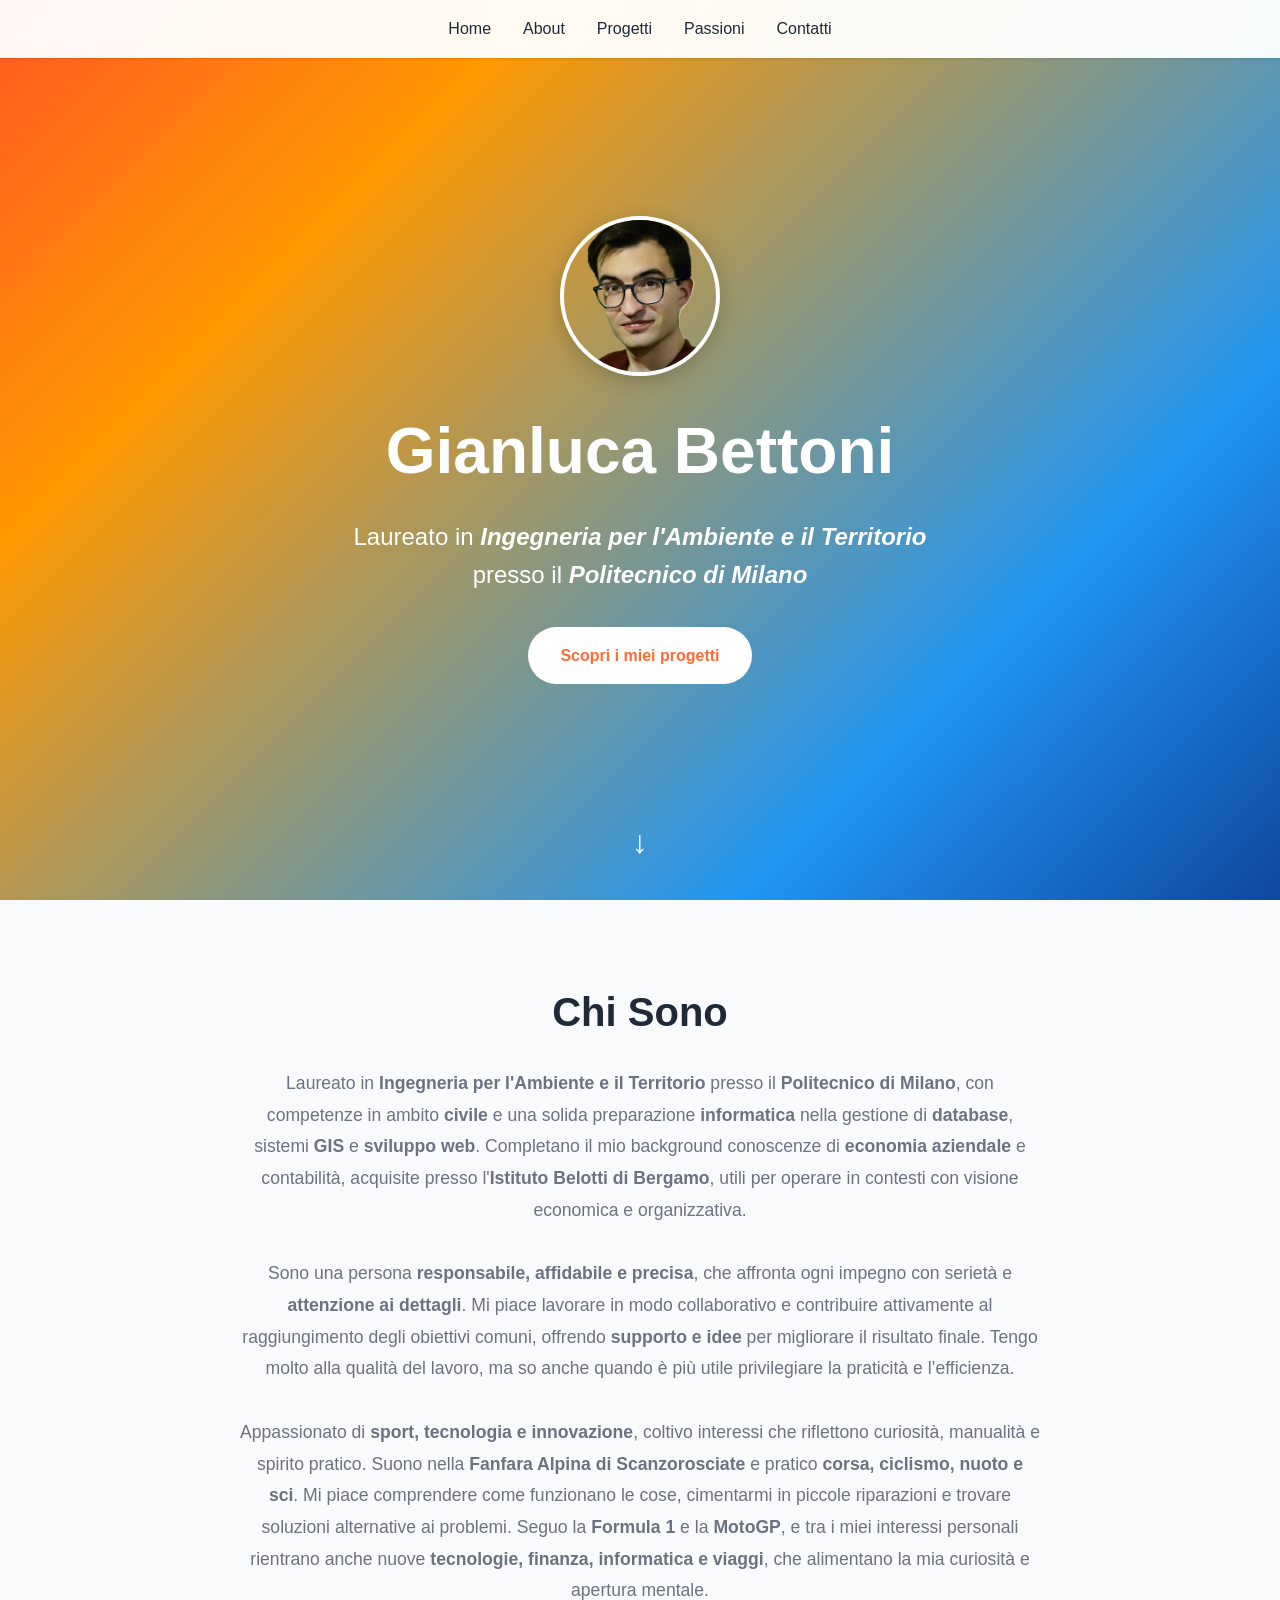
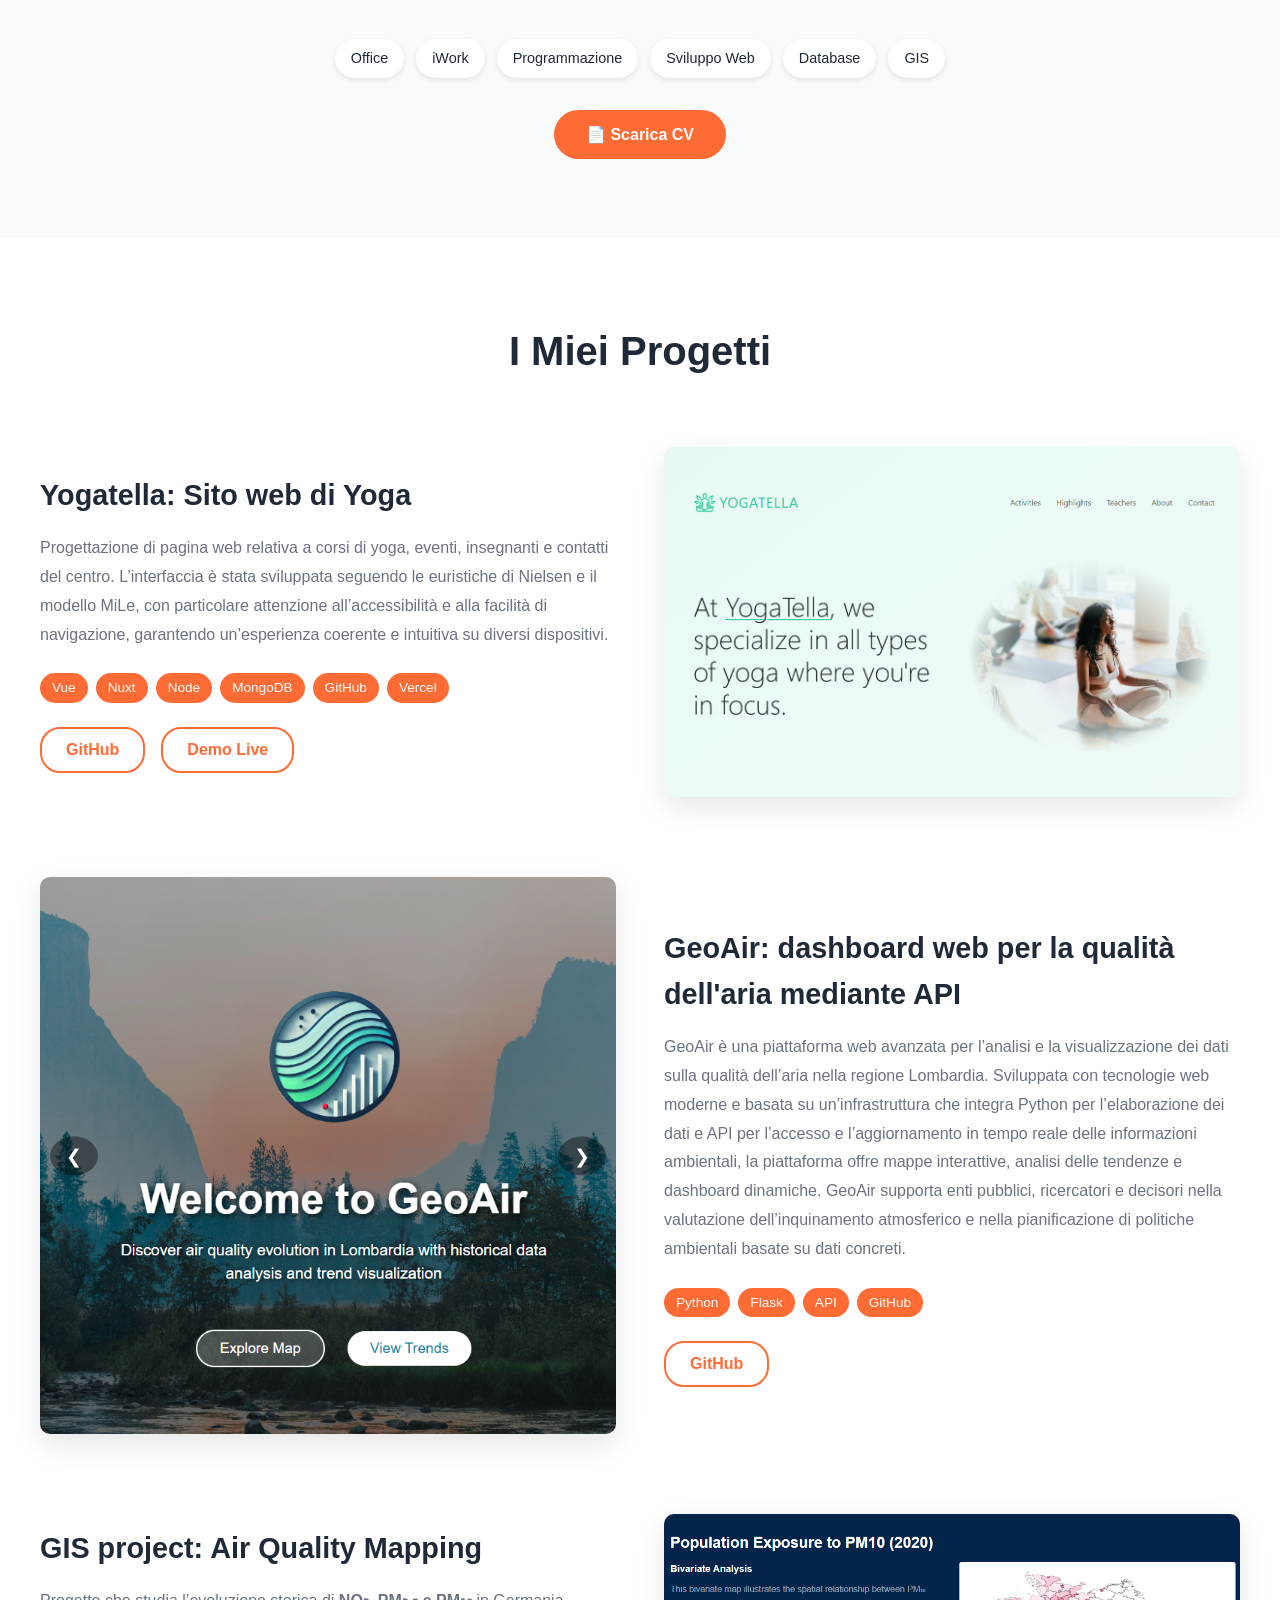
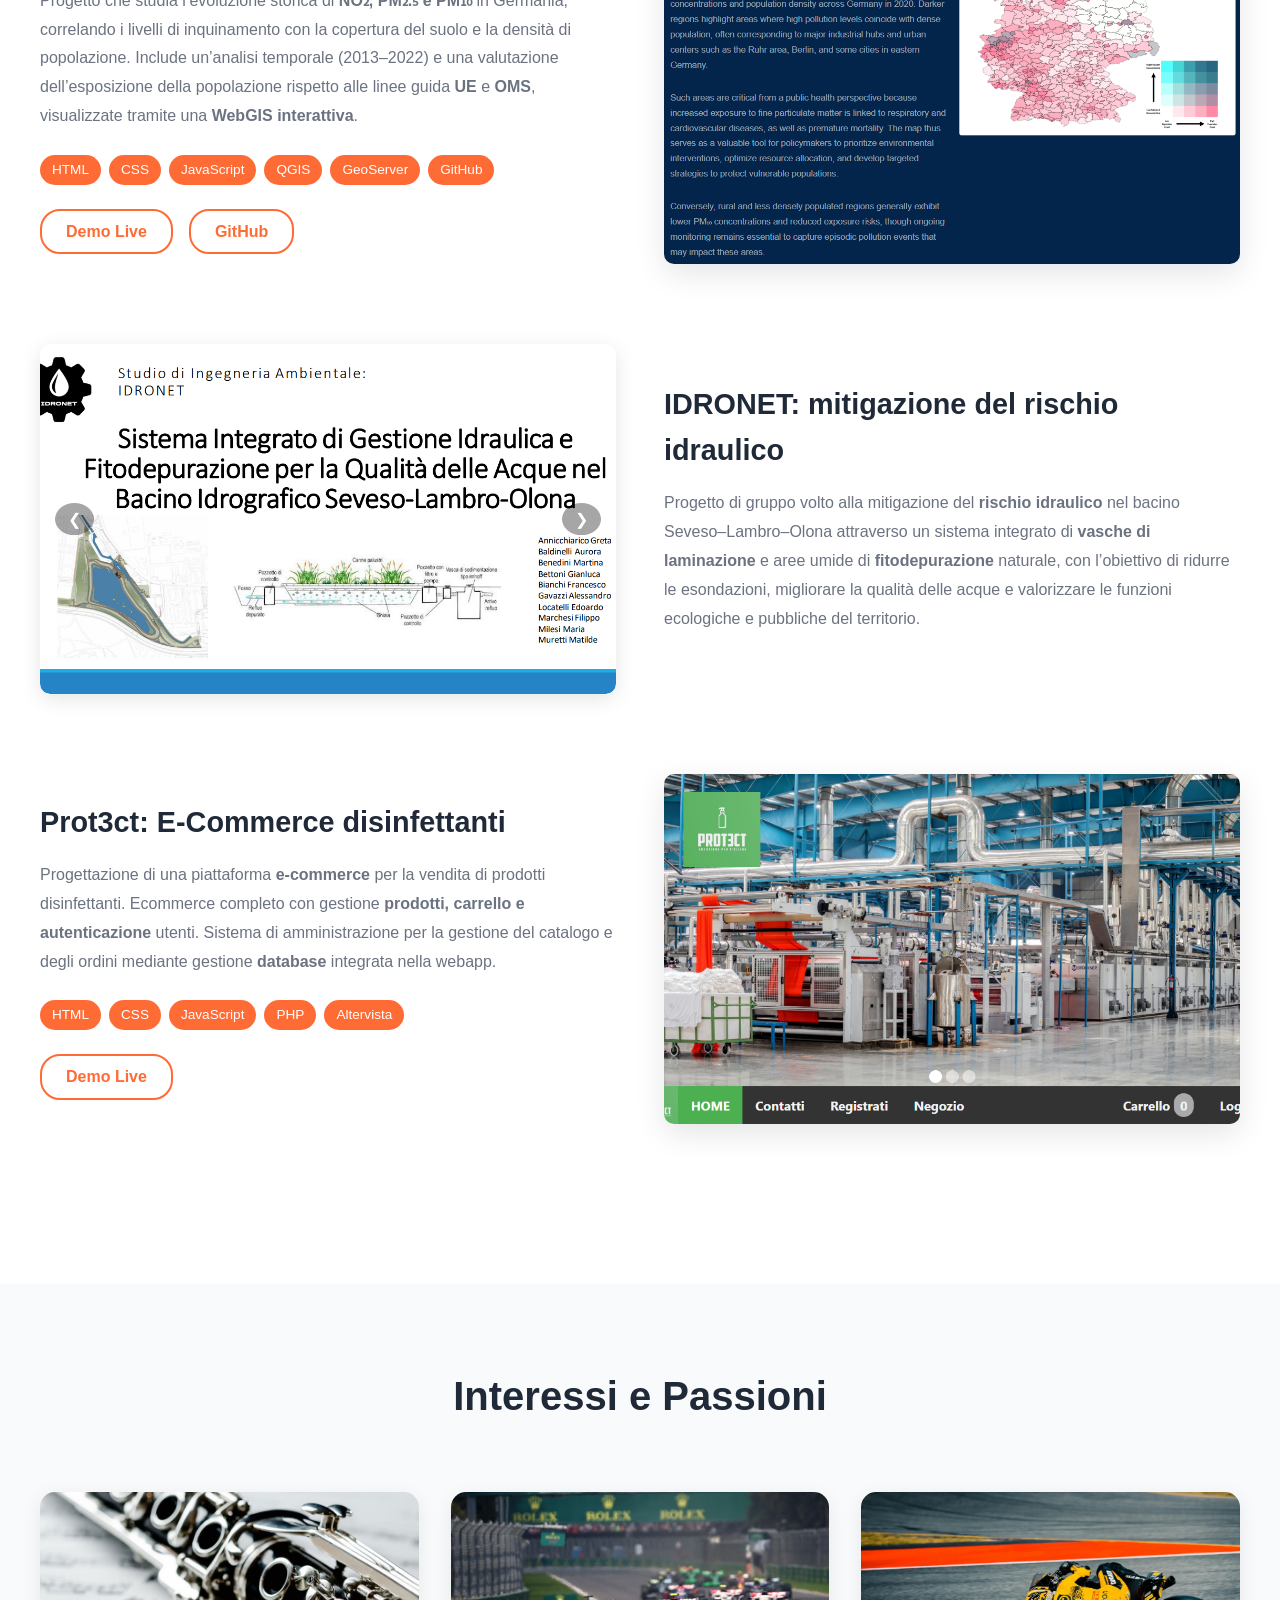
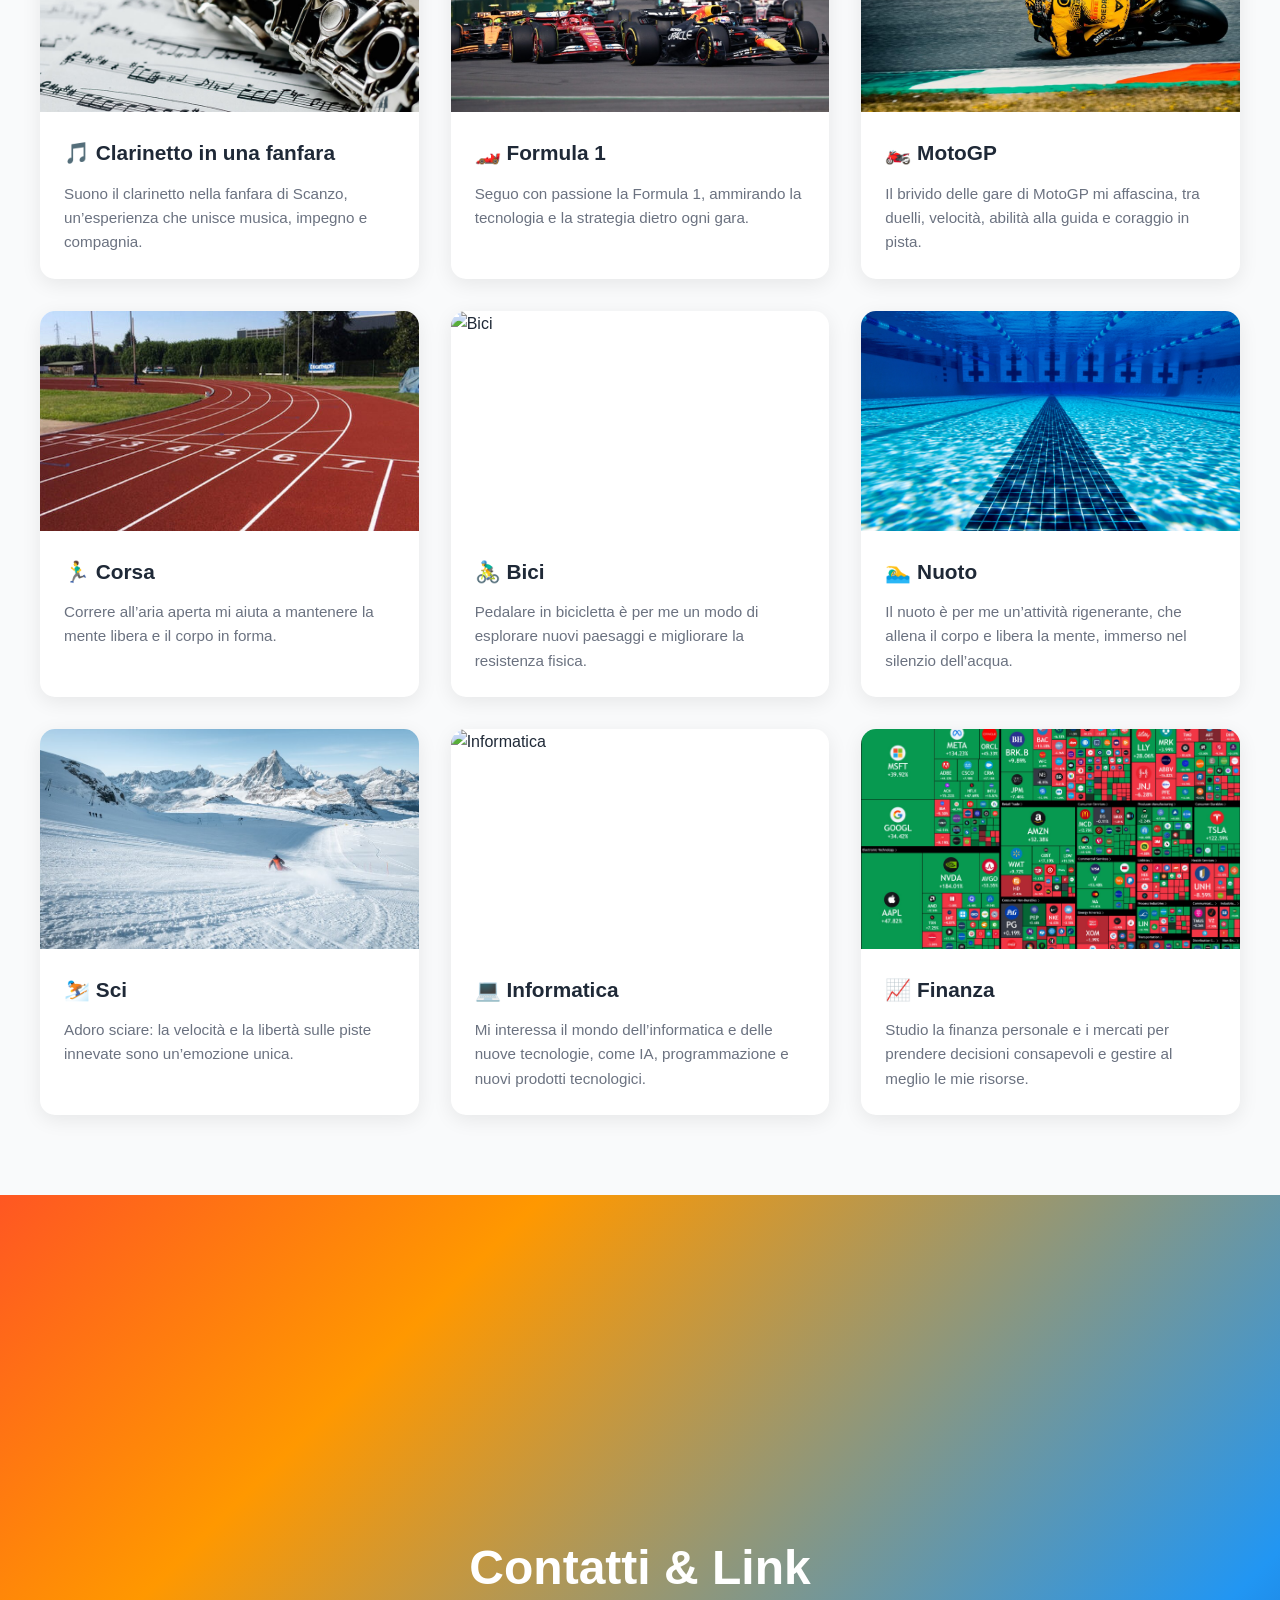
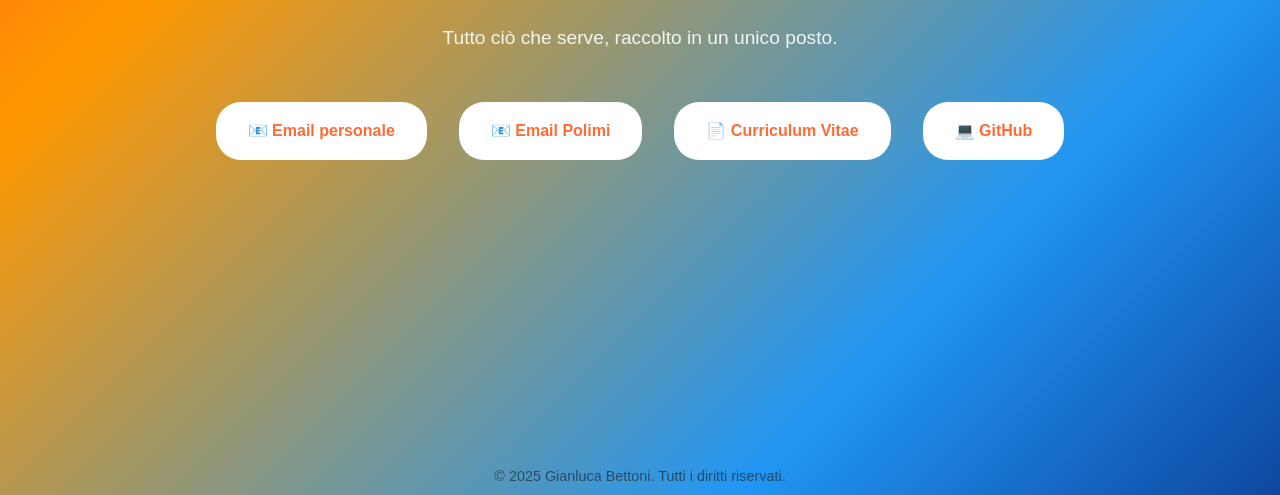
==== commit 61bd19b4: "Update6 - bio" ====
--- a/index.html
+++ b/index.html
@@ -36,9 +36,13 @@
     <section id="about">
         <div class="about-content">
             <h2>Chi Sono</h2>
-            <p> Laureato in <b>Ingegneria per l'Ambiente e il Territorio</b> presso il <b>Politecnico di Milano</b>, con competenze in ambito <b>civile</b> e una solida preparazione <b>informatica</b> nella gestione di <b>database</b>, sistemi <b>GIS</b> e <b>sviluppo web</b>. Completano il mio background conoscenze di <b>economia aziendale</b> e contabilità, acquisite presso l'<b>Istituto Belotti di Bergamo</b>, utili per operare in contesti con visione economica e organizzativa. </br></br>
-            Sono una persona <b>affidabile, responsabile e precisa</b>, che affronta gli impegni con serietà e attenzione ai dettagli. Collaborativo e disponibile, offro supporto concreto e contribuisco attivamente al raggiungimento degli obiettivi del team. </br></br>
-            Appassionato di <b>sport, tecnologia e innovazione</b>, coltivo hobby che riflettono curiosità, manualità e spirito pratico: suono nella <b>Fanfara di Scanzorosciate</b>, pratico corsa, ciclismo, nuoto e sci, e seguo MotoGP e Formula 1. Amo smontare, analizzare e riparare oggetti per comprenderne il funzionamento e trovare soluzioni pratiche. Tra i miei interessi personali rientrano le nuove tecnologie, l’<b>informatica</b>, la <b>finanza personale</b> e i viaggi, che mantengono viva la mia curiosità e apertura mentale.
+            <p> Laureato in <b>Ingegneria per l'Ambiente e il Territorio</b> presso il <b>Politecnico di Milano</b>, con competenze in ambito <b>civile</b> e una solida preparazione <b>informatica</b> nella gestione di <b>database</b>, sistemi <b>GIS</b> e <b>sviluppo web</b>. Completano il mio background conoscenze di <b>economia aziendale</b> e contabilità, acquisite presso l'<b>Istituto Belotti di Bergamo</b>, utili per operare in contesti con visione economica e organizzativa. 
+            </p>
+
+            <p>Sono una persona <b>responsabile, affidabile e precisa</b>, che affronta ogni impegno con serietà e <b>attenzione ai dettagli</b>. Mi piace lavorare in modo collaborativo e contribuire attivamente al raggiungimento degli obiettivi comuni, offrendo <b>supporto e idee</b> per migliorare il risultato finale. Tengo molto alla qualità del lavoro, ma so anche quando è più utile privilegiare la praticità e l’efficienza.
+            </p>
+
+            <p>Appassionato di <b>sport, tecnologia e innovazione</b>, coltivo interessi che riflettono curiosità, manualità e spirito pratico. Suono nella <b>Fanfara Alpina di Scanzorosciate</b> e pratico <b>corsa, ciclismo, nuoto e sci</b>. Mi piace comprendere come funzionano le cose, cimentarmi in piccole riparazioni e trovare soluzioni alternative ai problemi. Seguo la <b>Formula 1</b> e la <b>MotoGP</b>, e tra i miei interessi personali rientrano anche nuove <b>tecnologie, finanza, informatica e viaggi</b>, che alimentano la mia curiosità e apertura mentale.
             </p>
             
             <div class="skills">
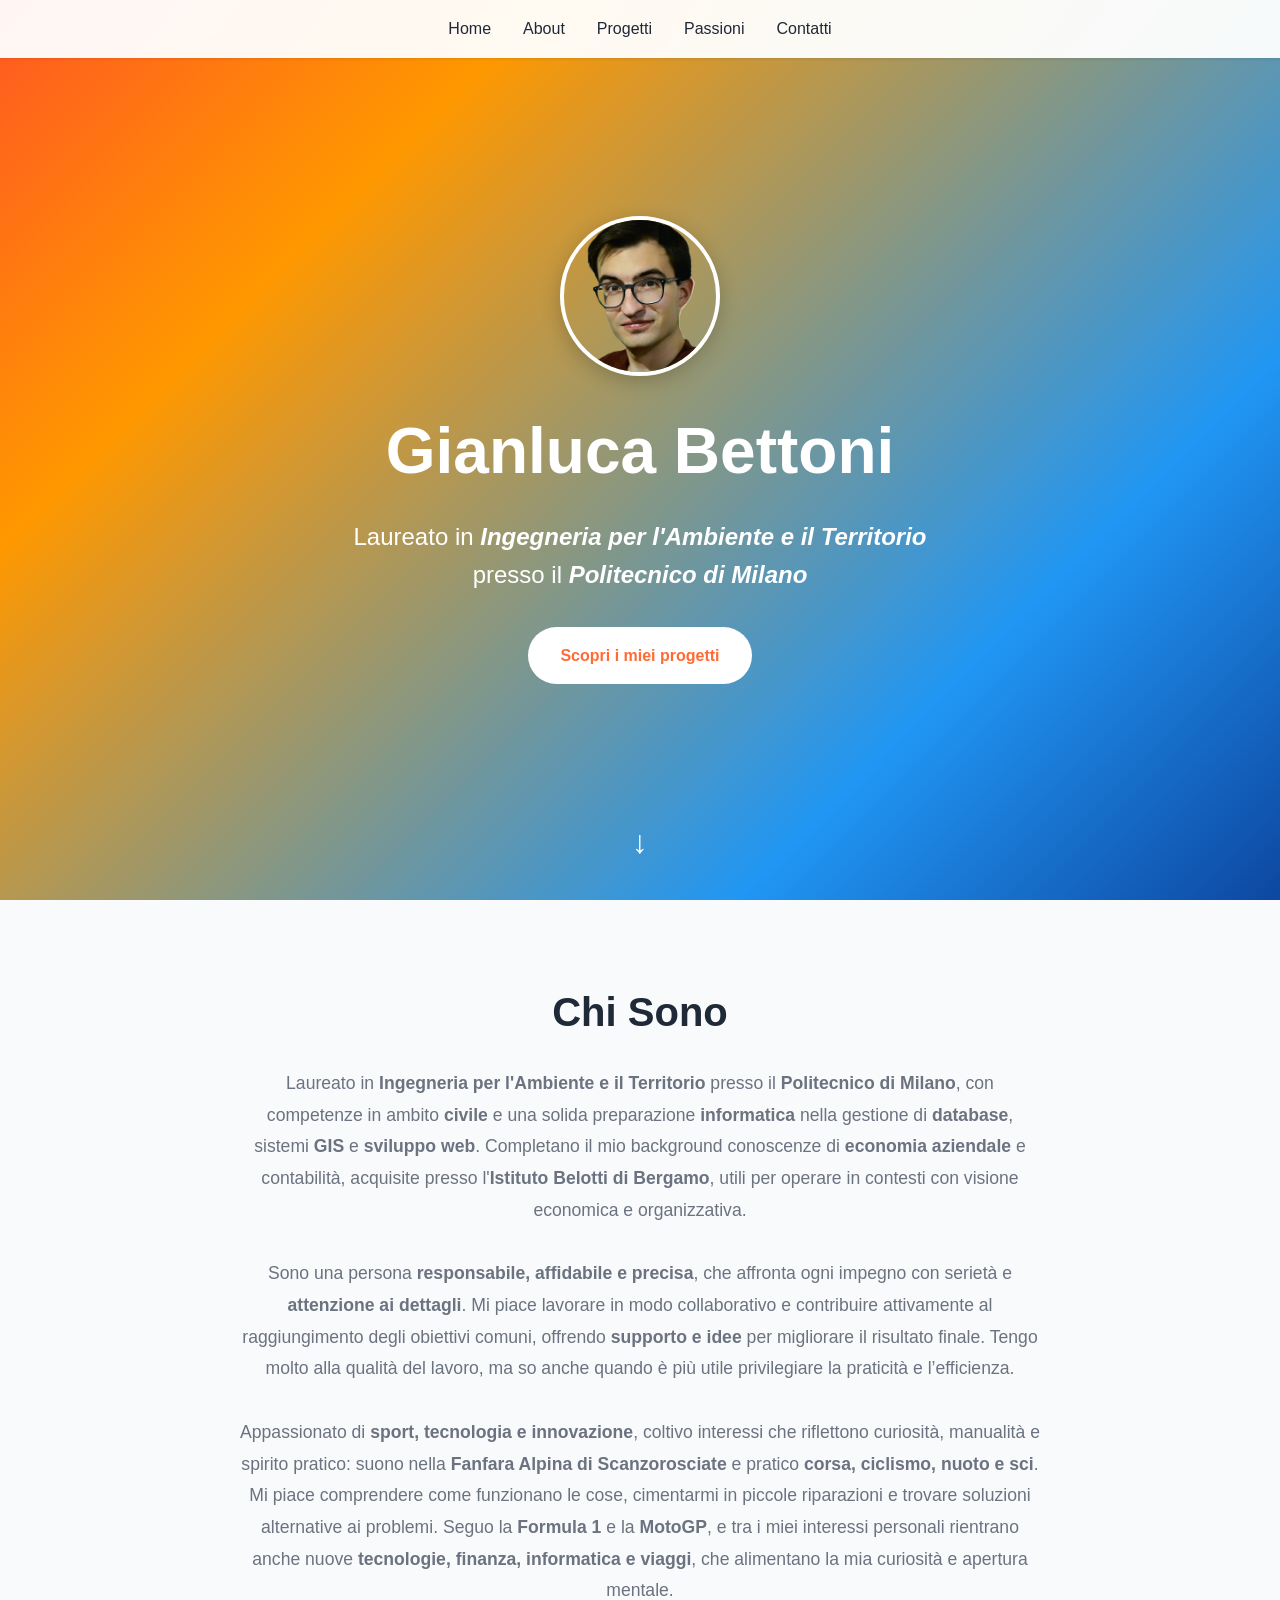
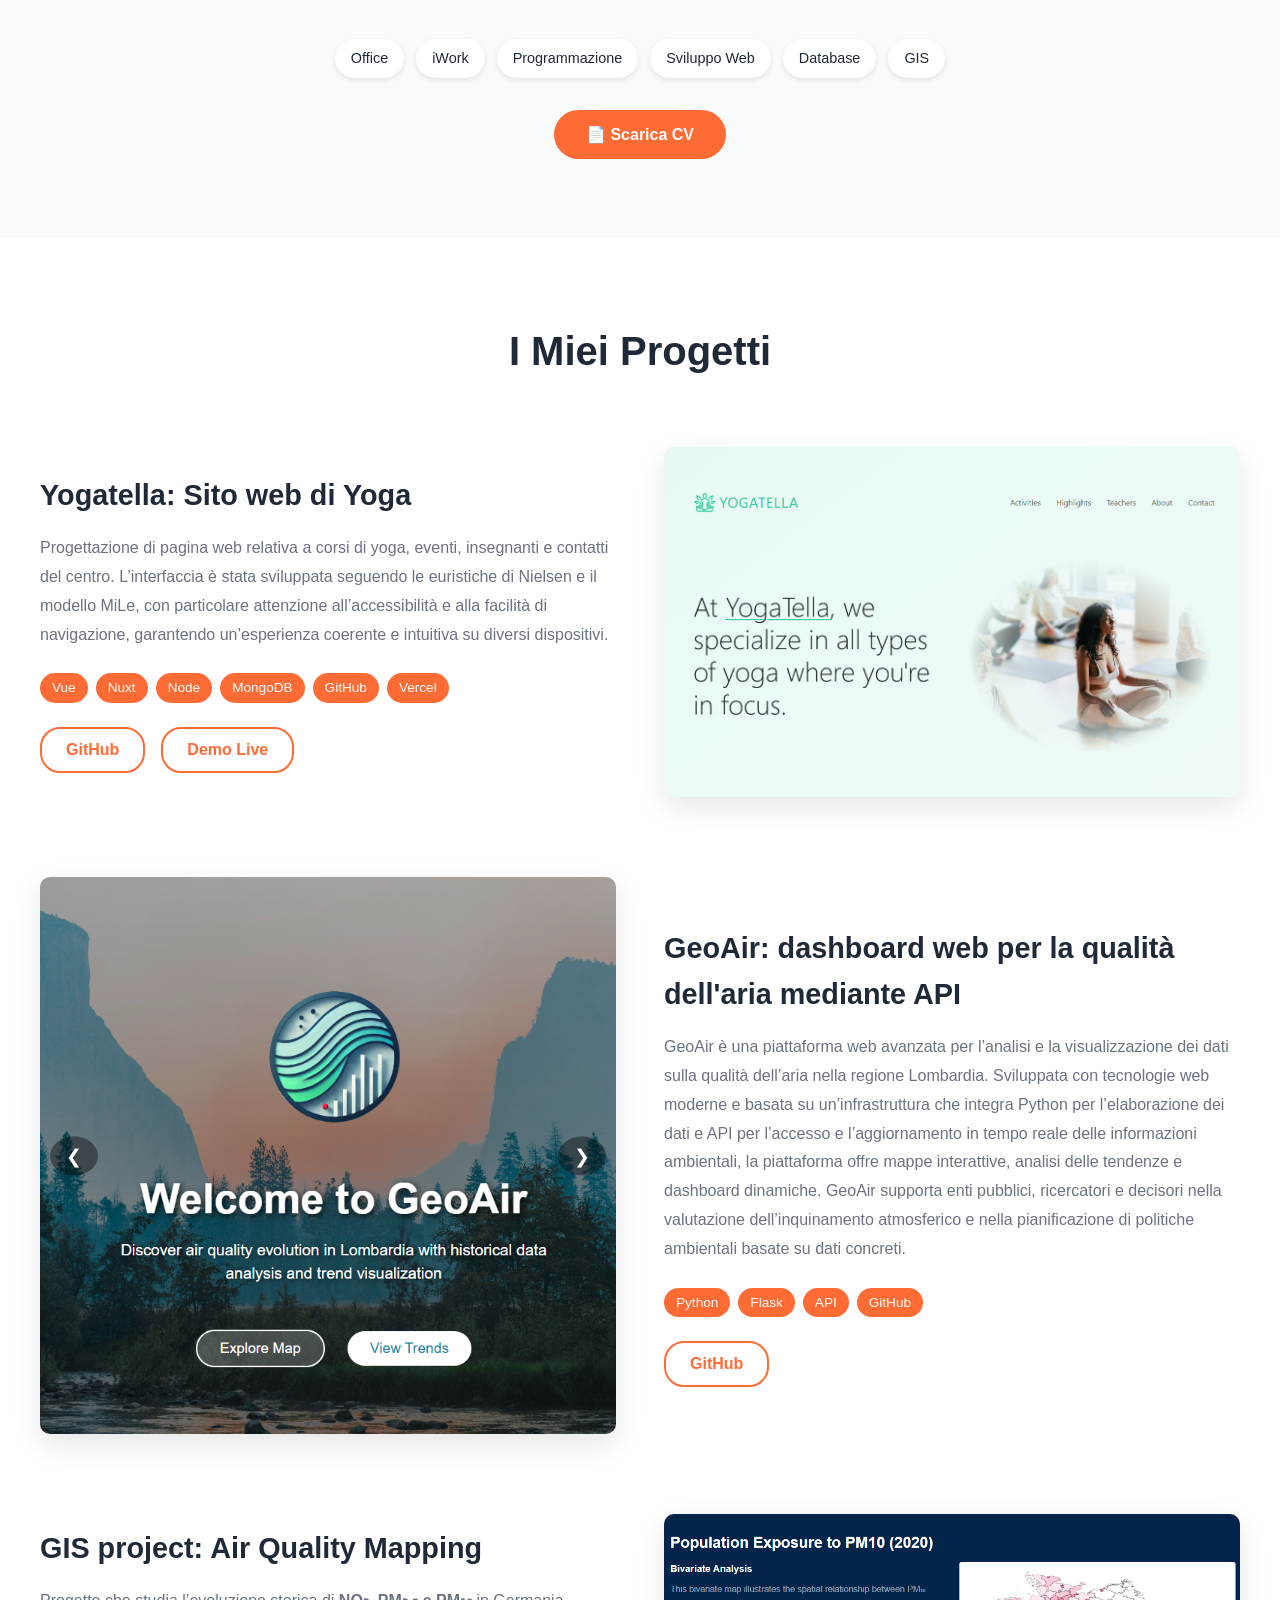
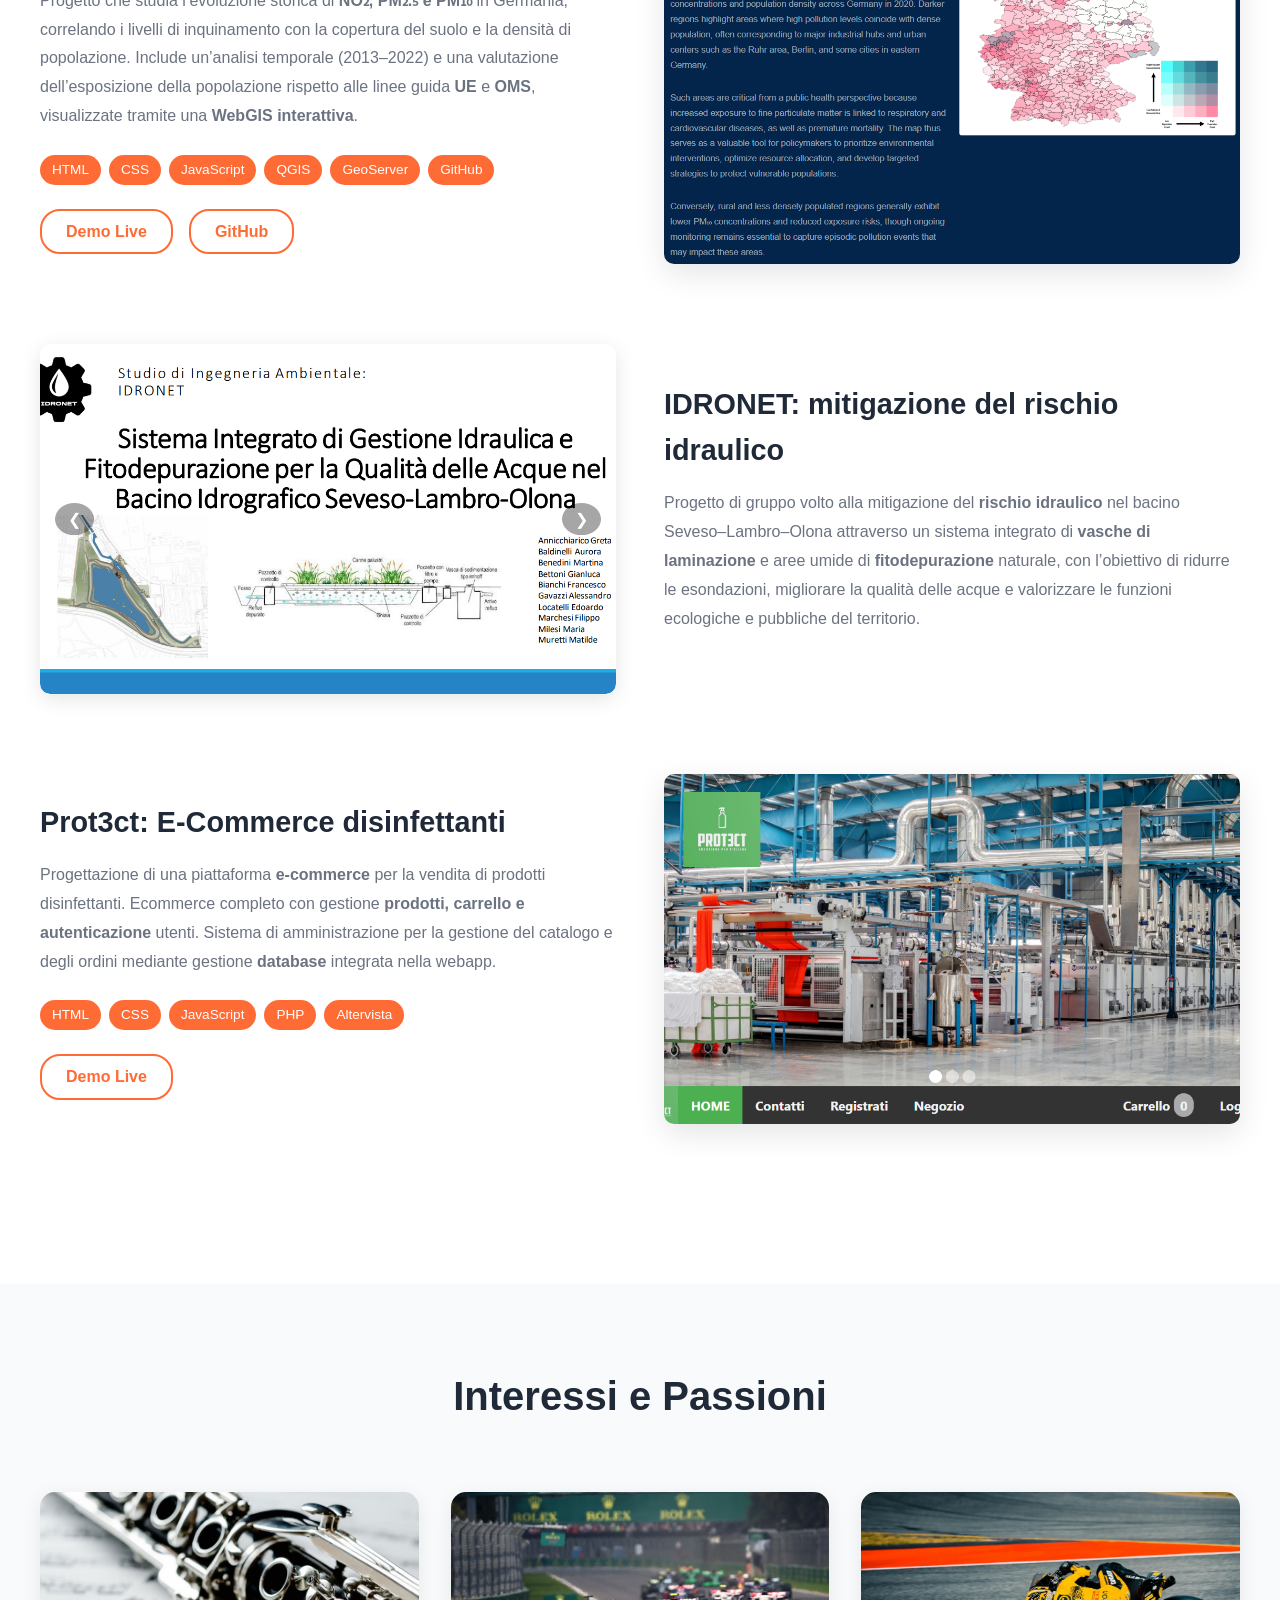
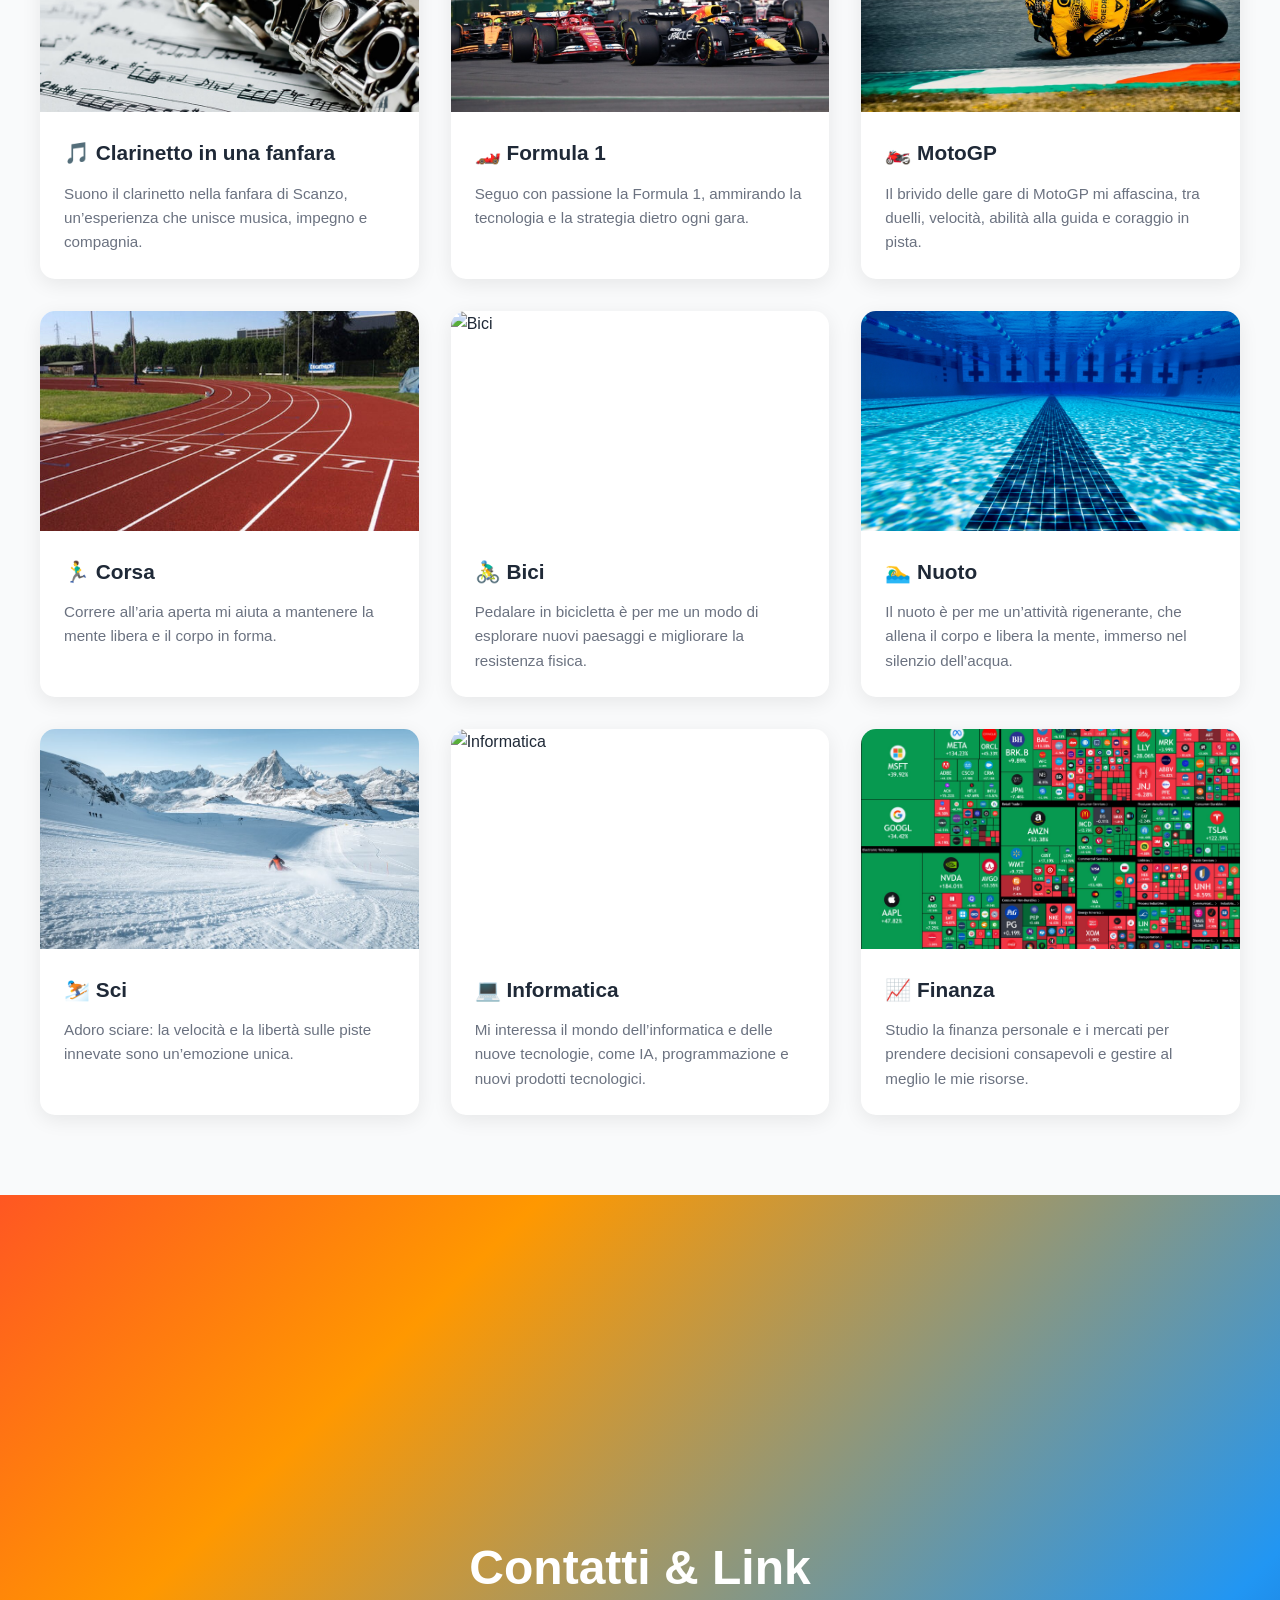
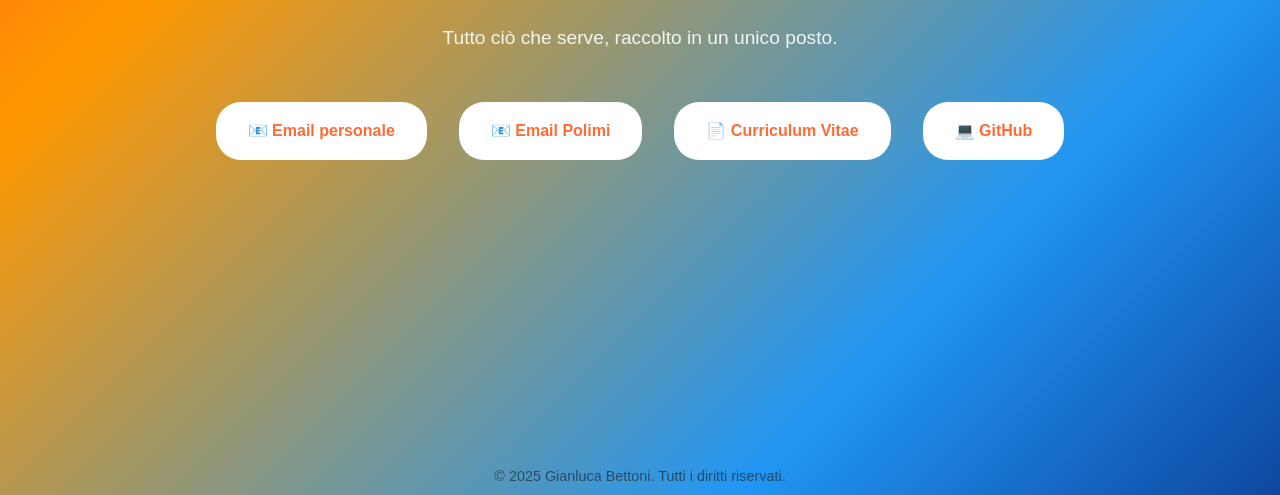
==== commit bee07643: "Update6.2 about" ====
--- a/index.html
+++ b/index.html
@@ -42,7 +42,7 @@
             <p>Sono una persona <b>responsabile, affidabile e precisa</b>, che affronta ogni impegno con serietà e <b>attenzione ai dettagli</b>. Mi piace lavorare in modo collaborativo e contribuire attivamente al raggiungimento degli obiettivi comuni, offrendo <b>supporto e idee</b> per migliorare il risultato finale. Tengo molto alla qualità del lavoro, ma so anche quando è più utile privilegiare la praticità e l’efficienza.
             </p>
 
-            <p>Appassionato di <b>sport, tecnologia e innovazione</b>, coltivo interessi che riflettono curiosità, manualità e spirito pratico. Suono nella <b>Fanfara Alpina di Scanzorosciate</b> e pratico <b>corsa, ciclismo, nuoto e sci</b>. Mi piace comprendere come funzionano le cose, cimentarmi in piccole riparazioni e trovare soluzioni alternative ai problemi. Seguo la <b>Formula 1</b> e la <b>MotoGP</b>, e tra i miei interessi personali rientrano anche nuove <b>tecnologie, finanza, informatica e viaggi</b>, che alimentano la mia curiosità e apertura mentale.
+            <p>Appassionato di <b>sport, tecnologia e innovazione</b>, coltivo interessi che riflettono curiosità, manualità e spirito pratico: suono nella <b>Fanfara Alpina di Scanzorosciate</b> e pratico <b>corsa, ciclismo, nuoto e sci</b>. Mi piace comprendere come funzionano le cose, cimentarmi in piccole riparazioni e trovare soluzioni alternative ai problemi. Seguo la <b>Formula 1</b> e la <b>MotoGP</b>, e tra i miei interessi personali rientrano anche nuove <b>tecnologie, finanza, informatica e viaggi</b>, che alimentano la mia curiosità e apertura mentale.
             </p>
             
             <div class="skills">
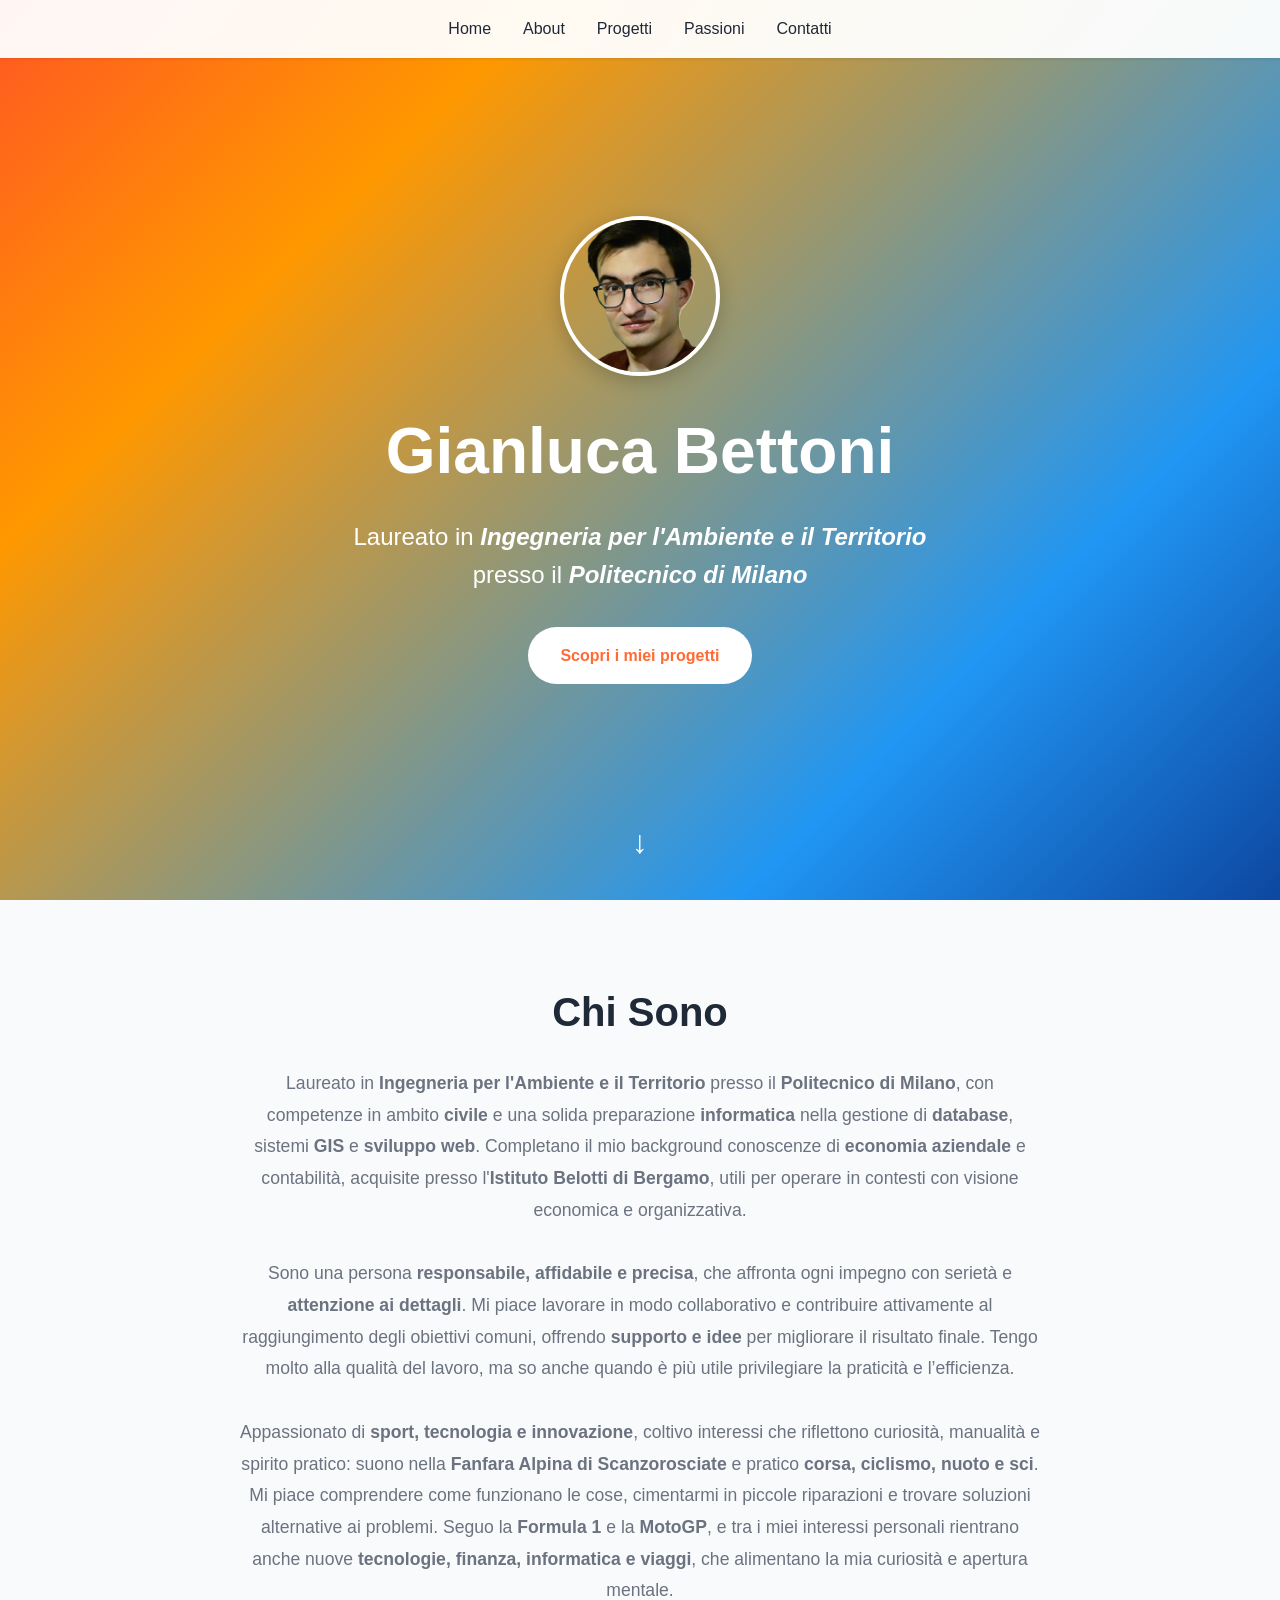
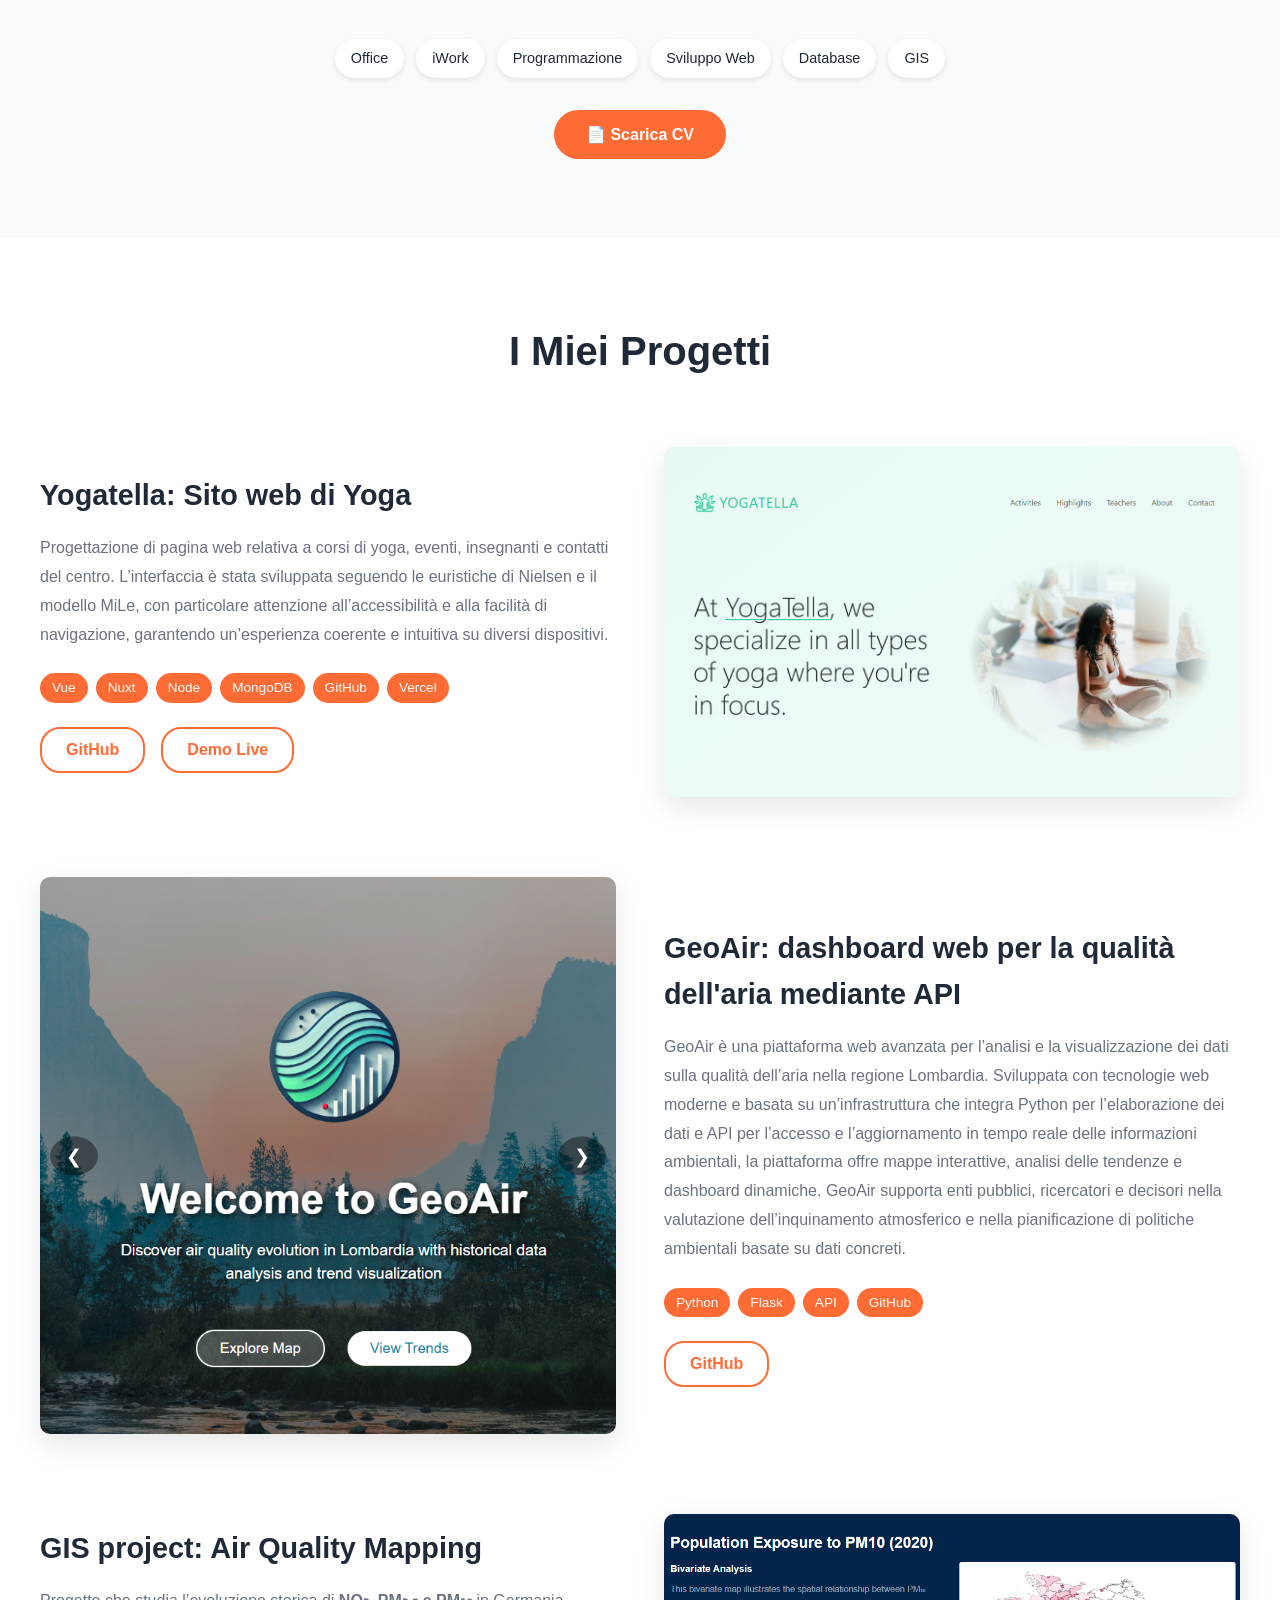
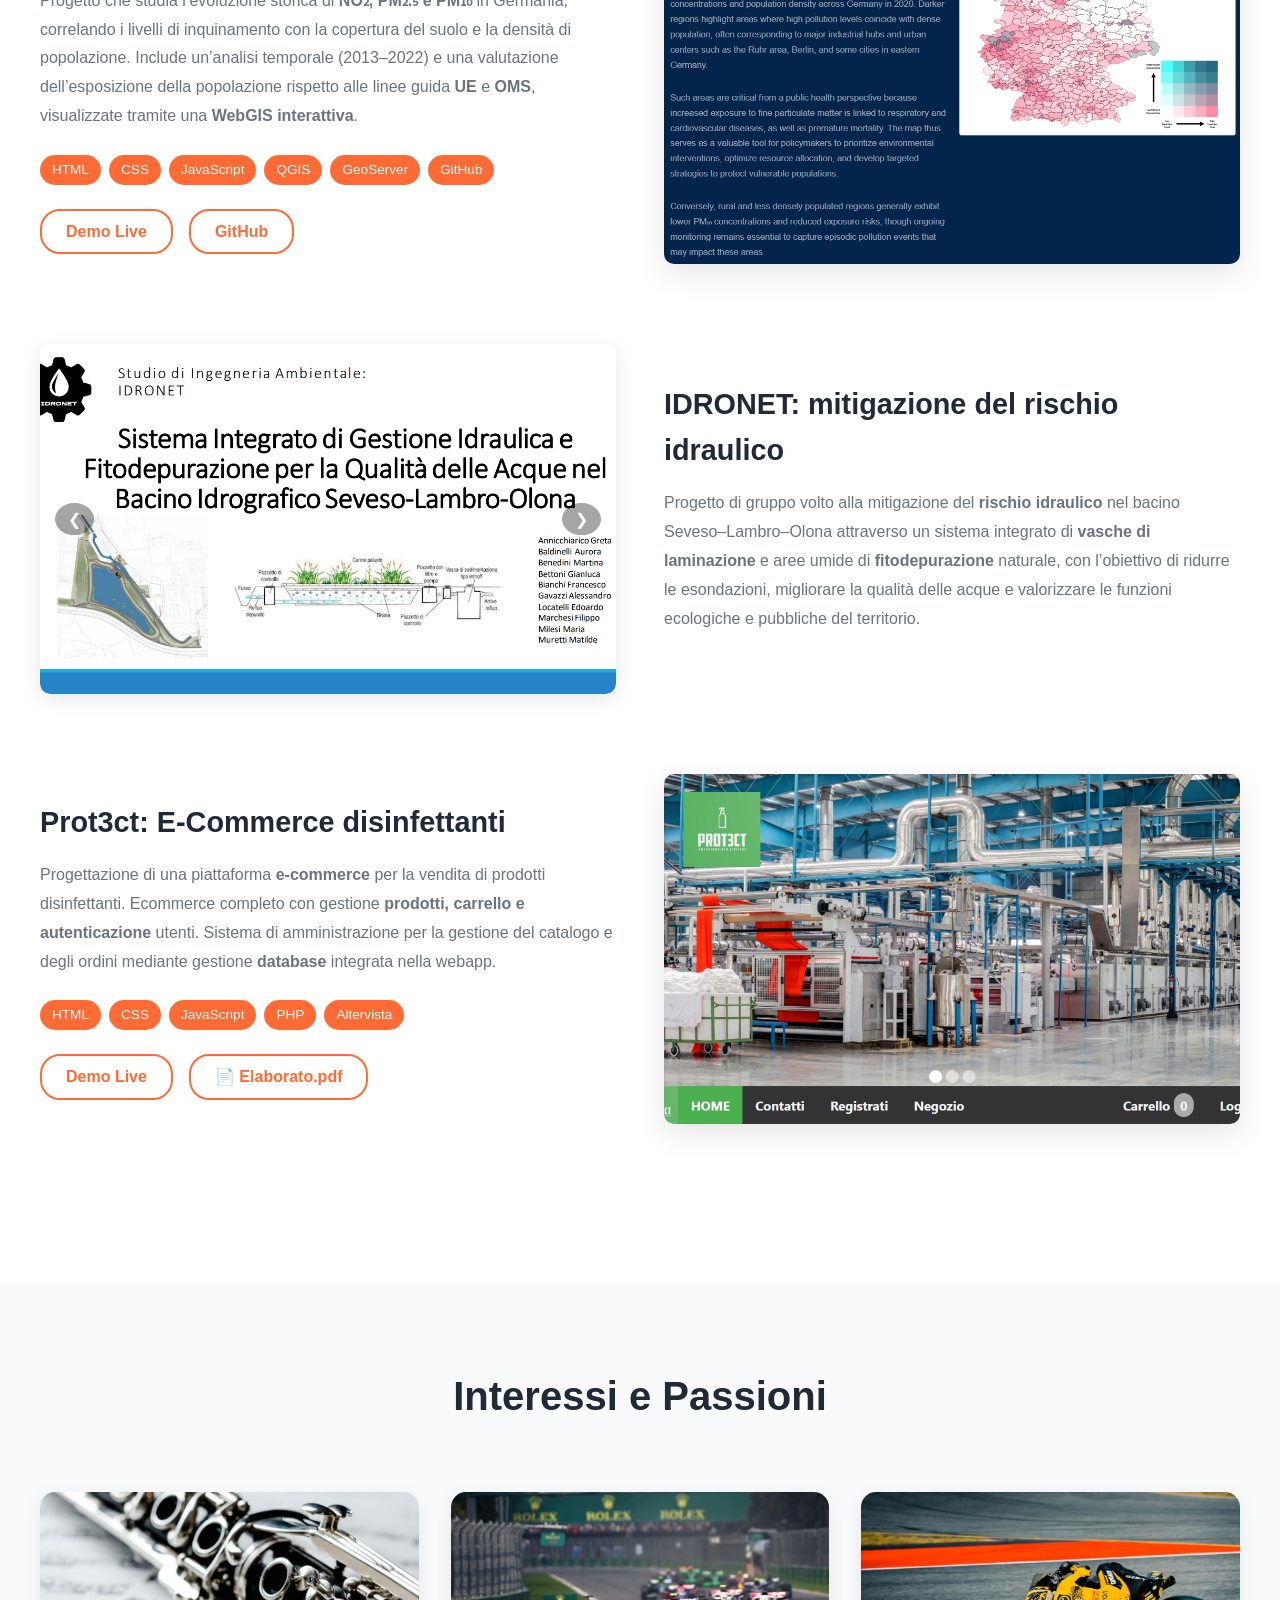
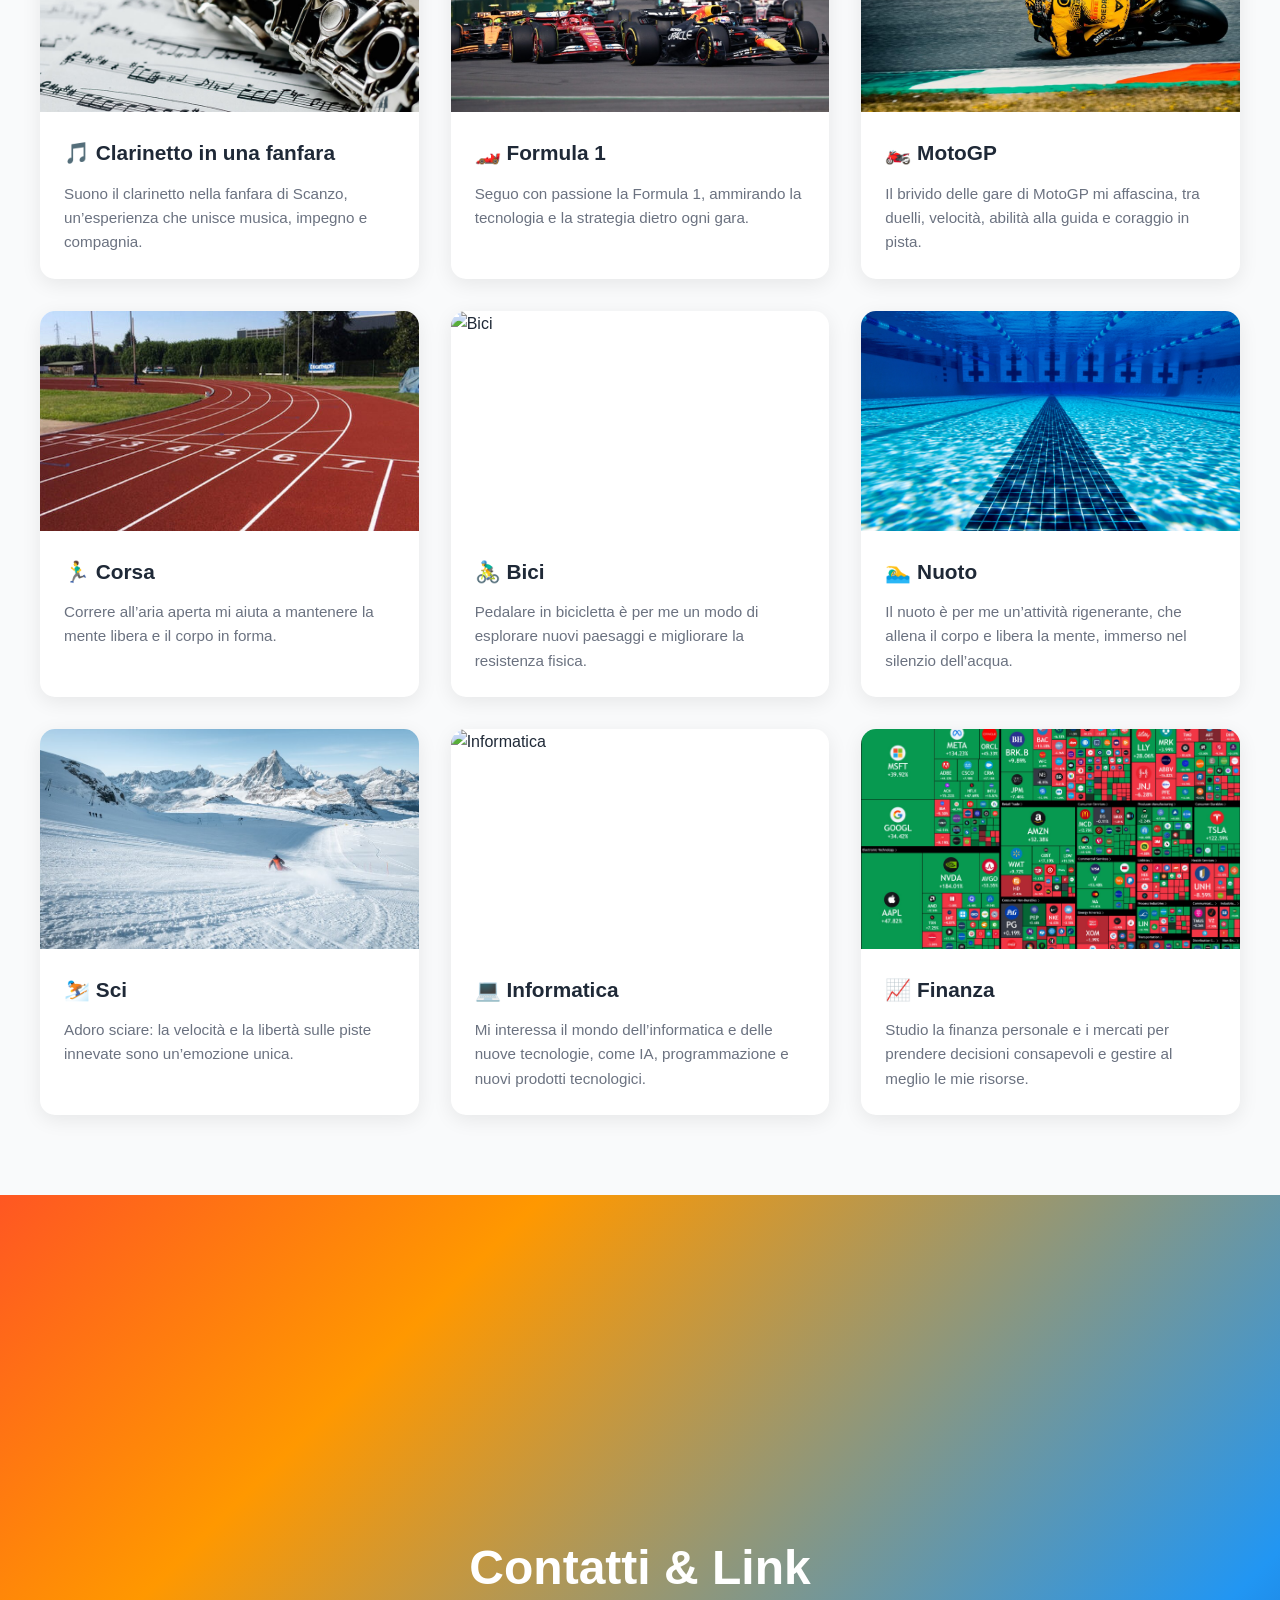
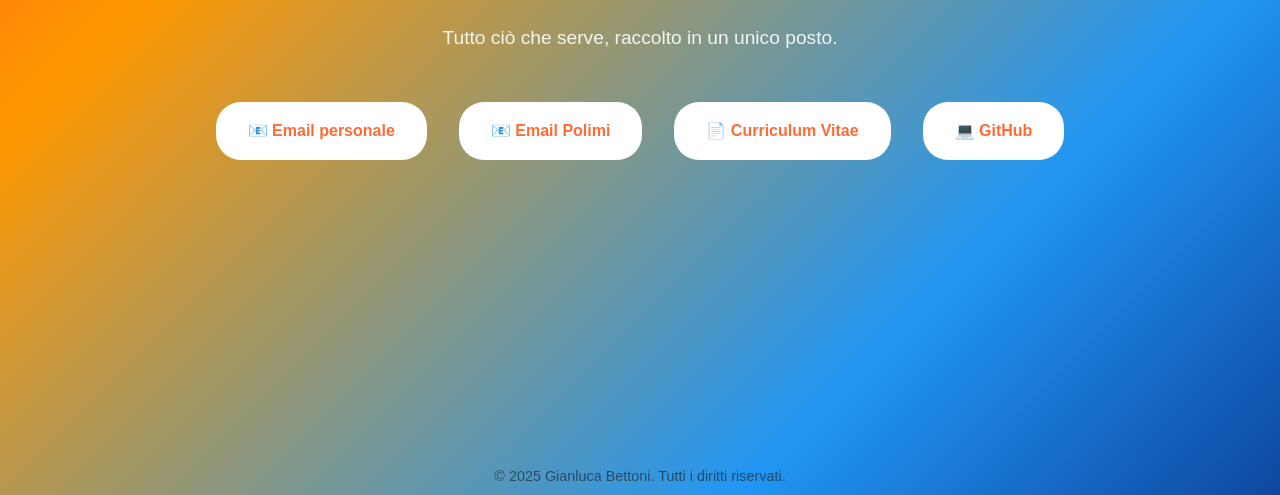
==== commit 3f0604ad: "Add Elaborato" ====
--- a/index.html
+++ b/index.html
@@ -215,6 +215,7 @@
                 
                 <div class="project-links">
                     <a href="https://gianlucabettoni.altervista.org" target="_blank" class="project-link">Demo Live</a>
+                    <a href="ELABORATO_GIANLUCA_BETTONI.pdf" target="_blank" class="project-link">📄 Elaborato.pdf</a>
                 </div>
             </div>
         </div>
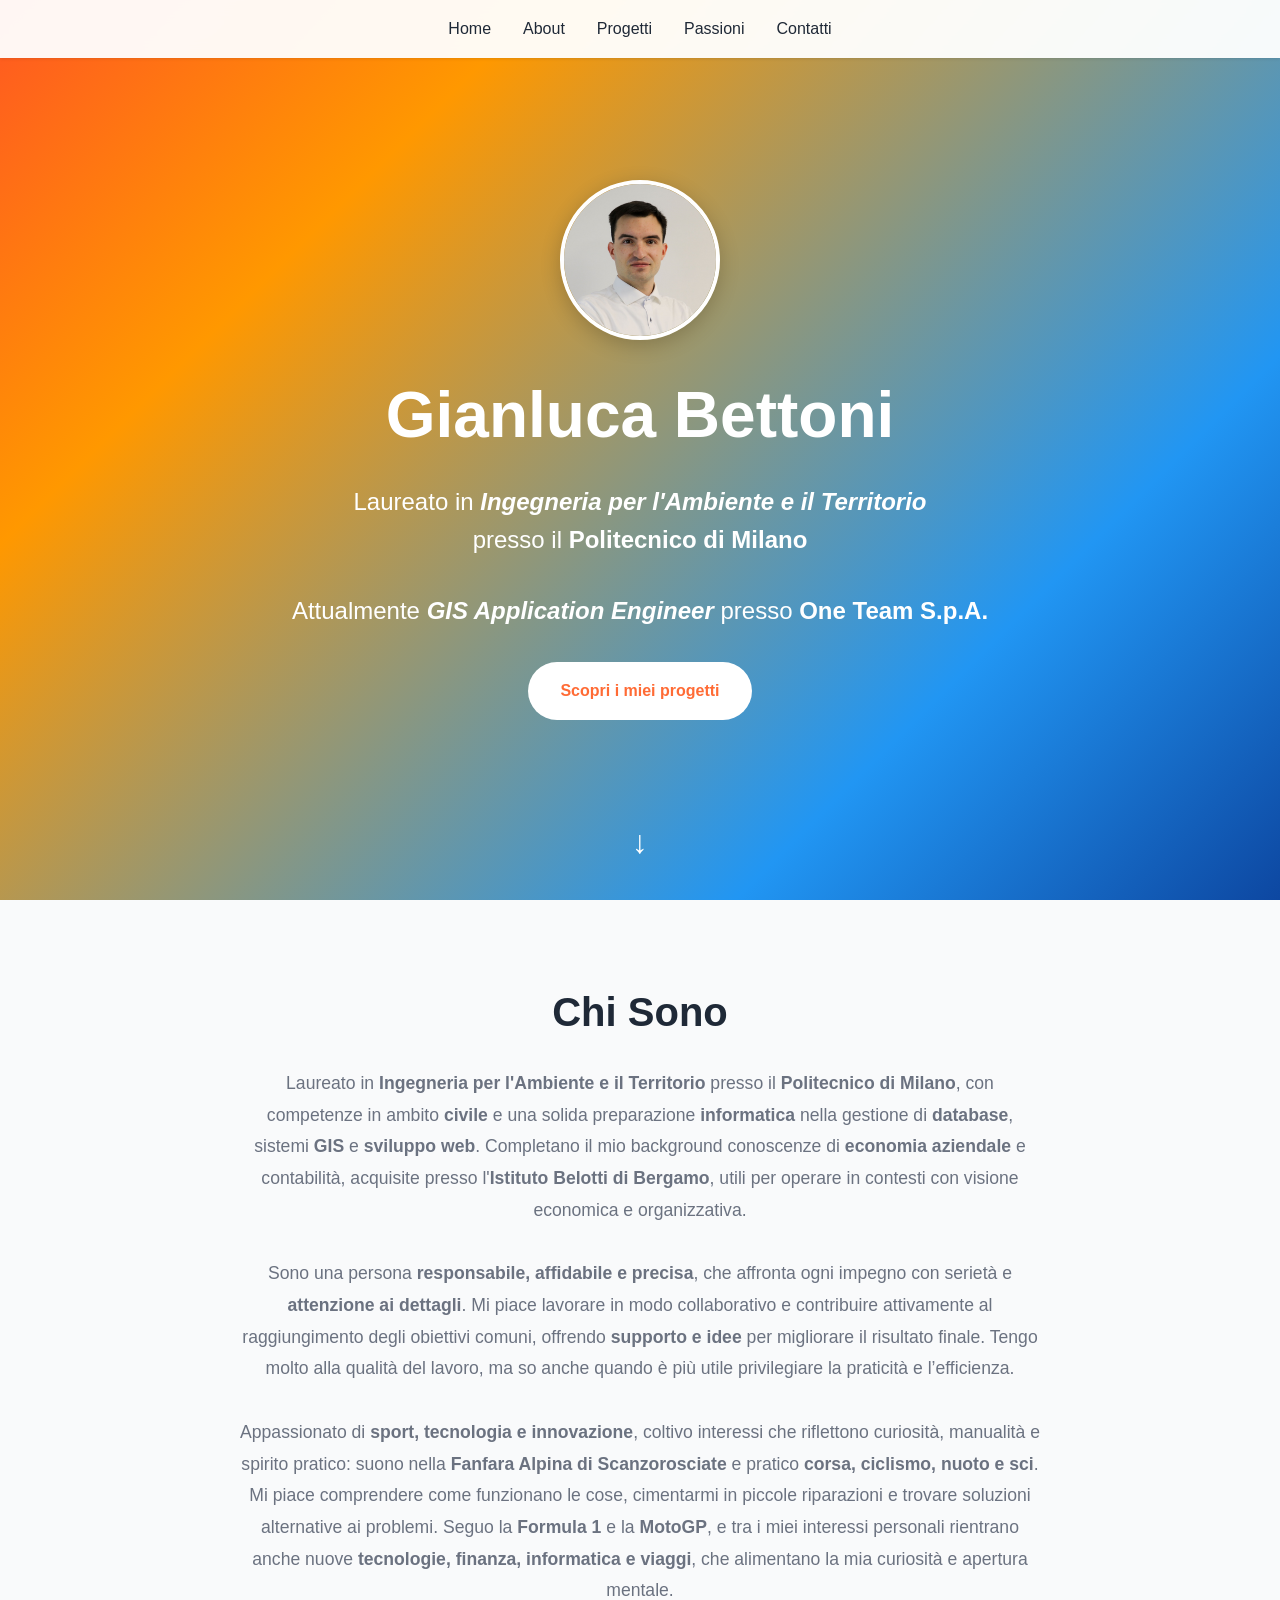
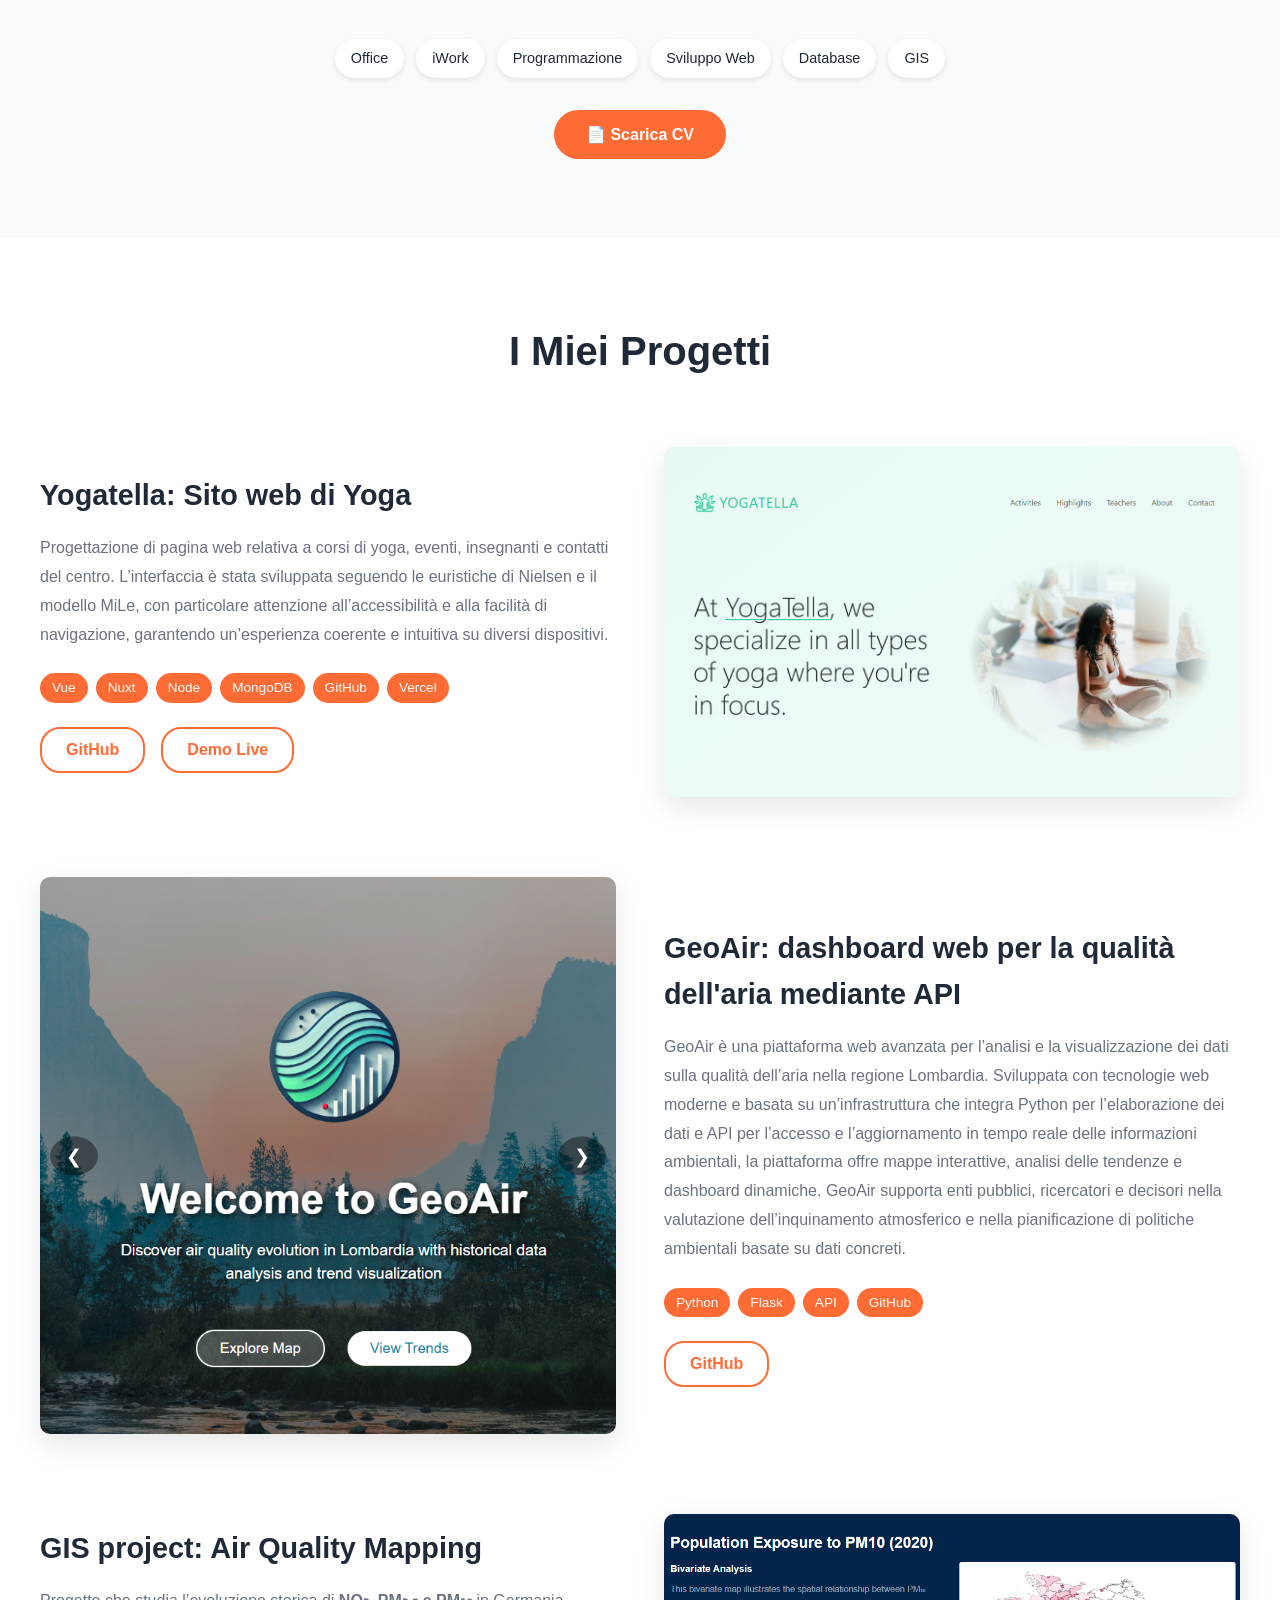
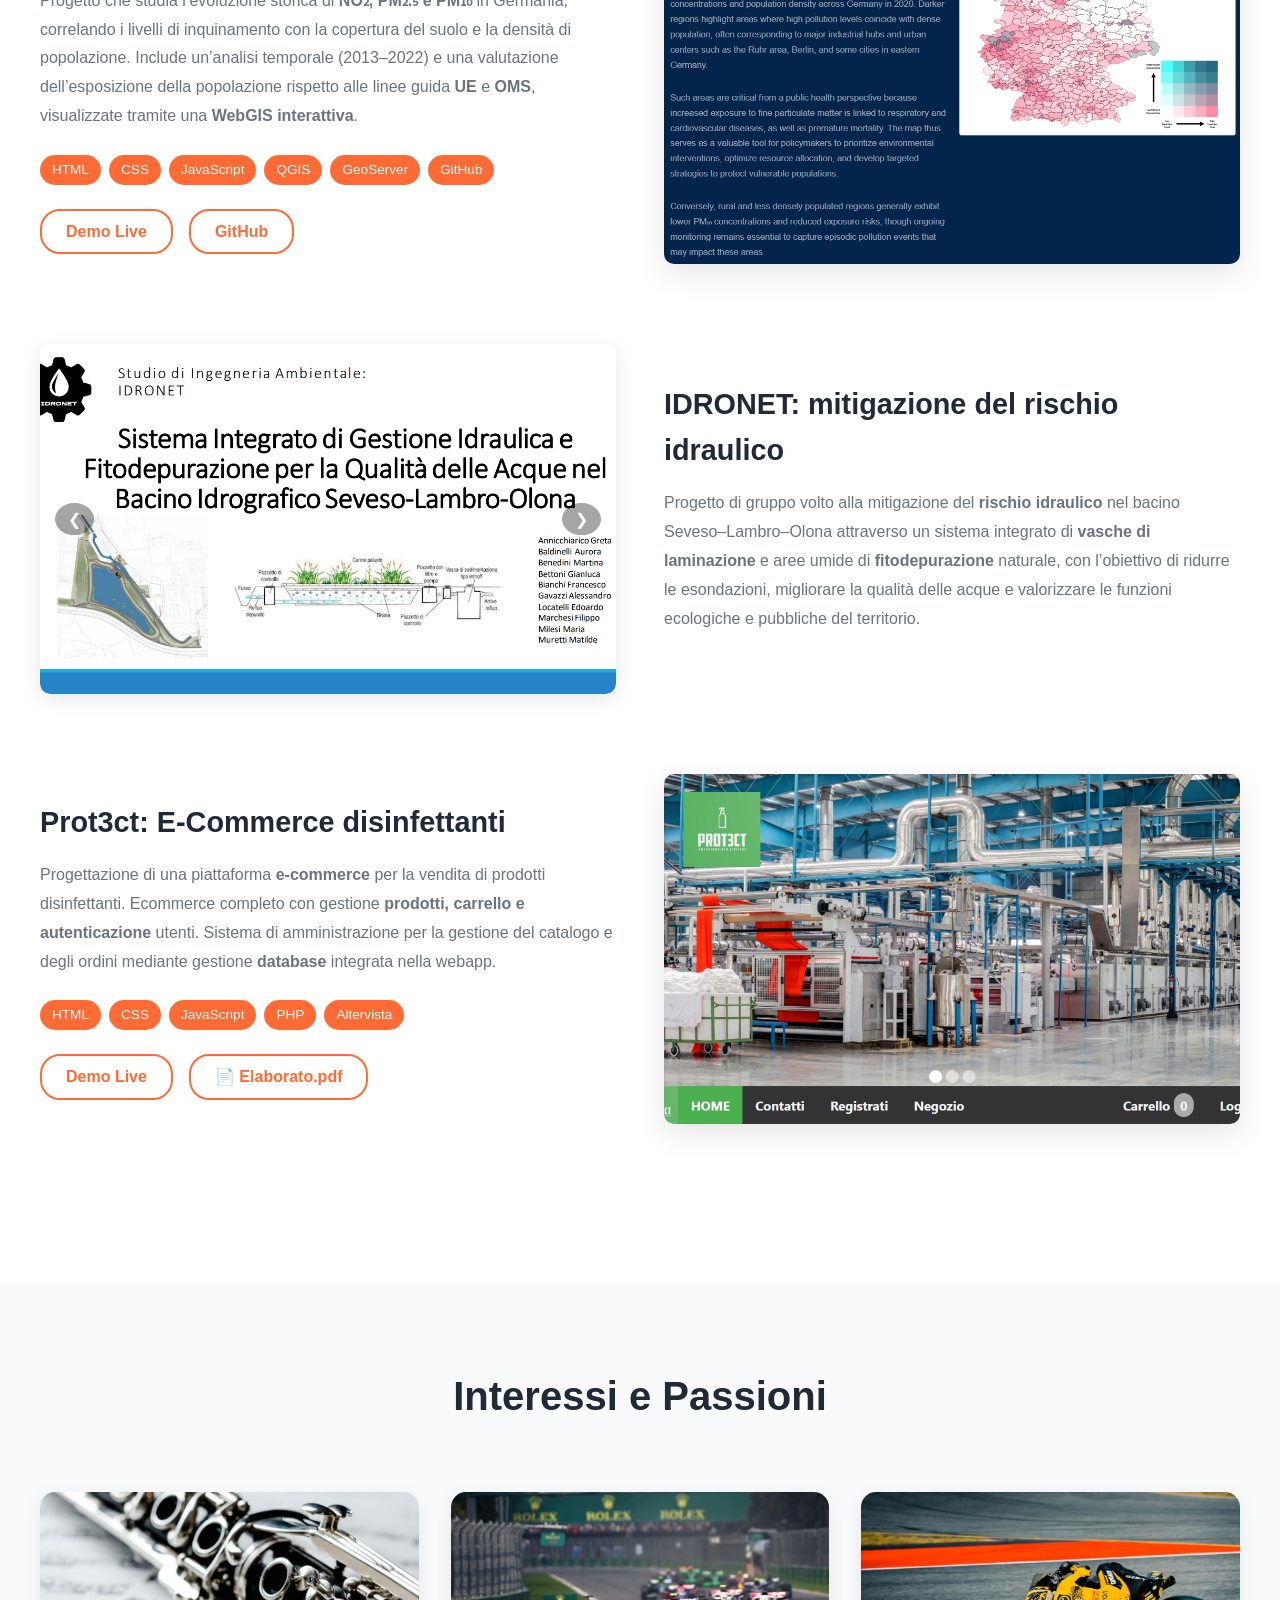
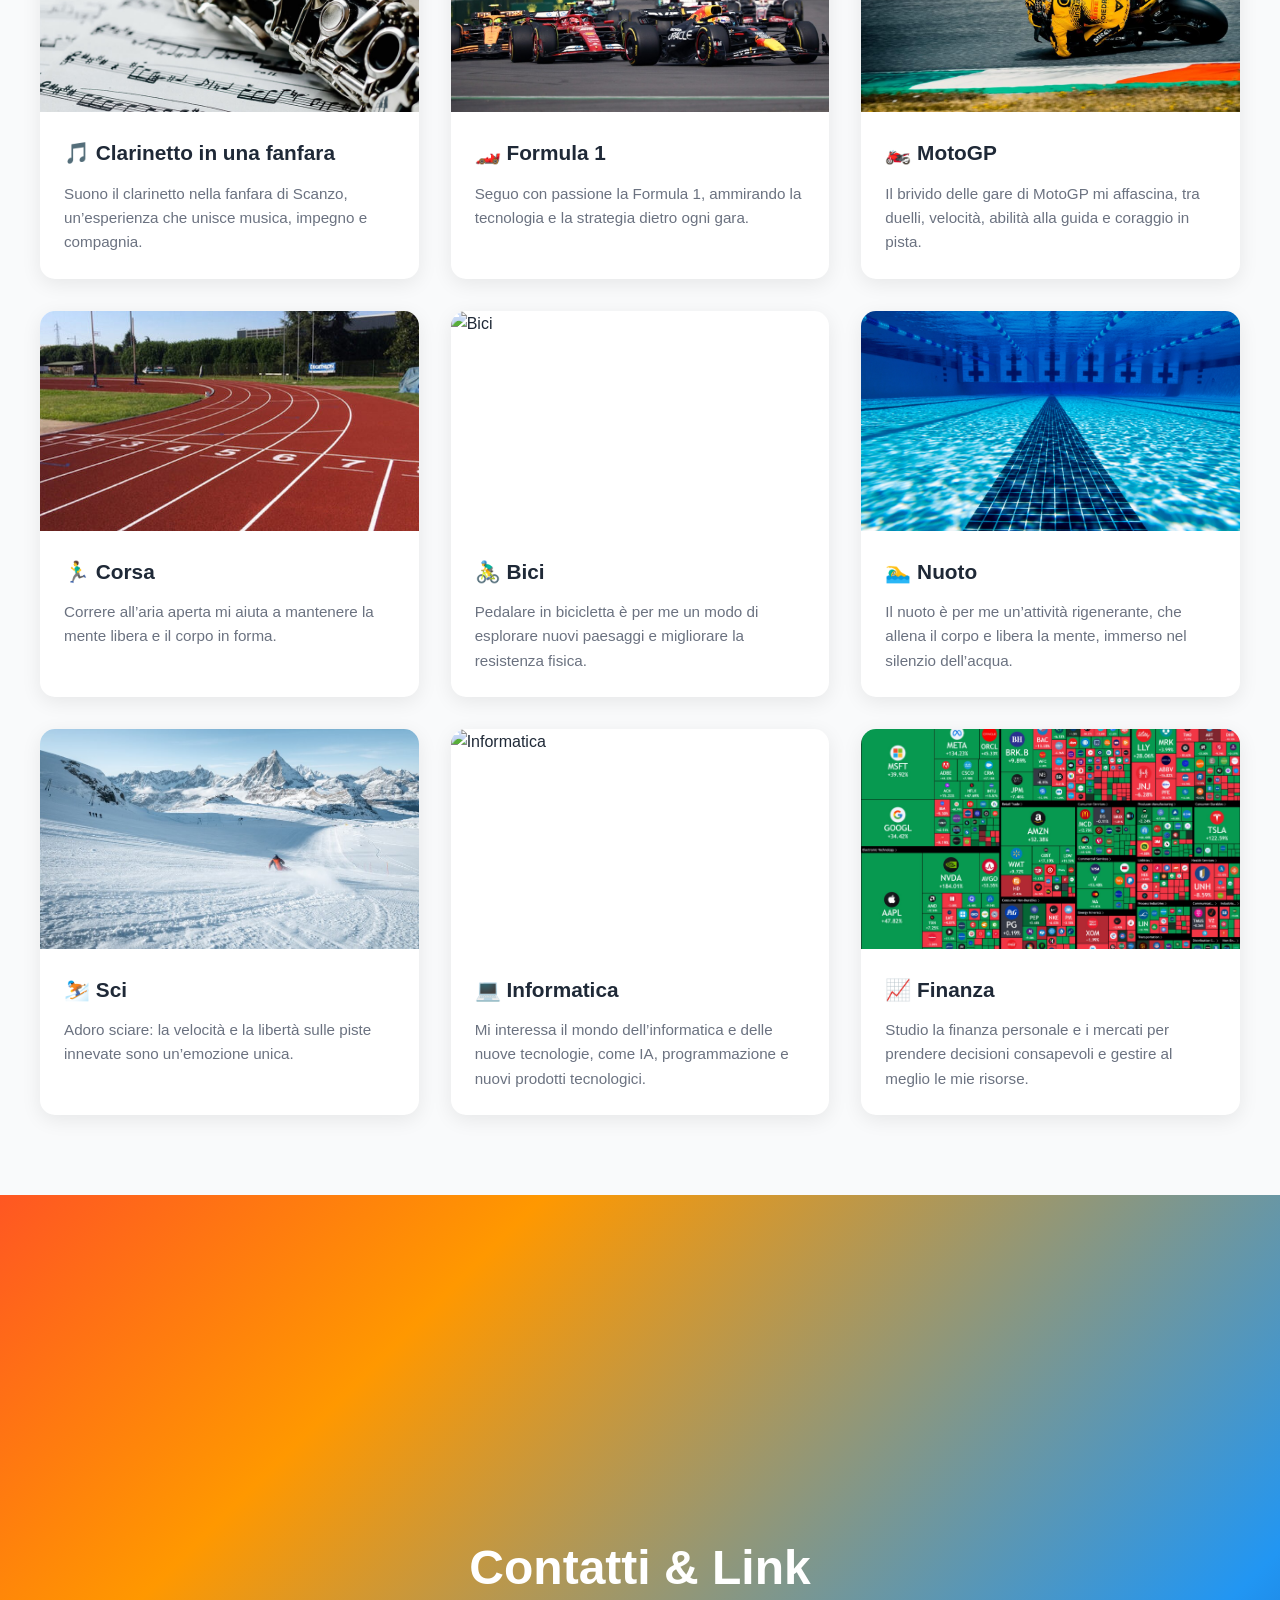
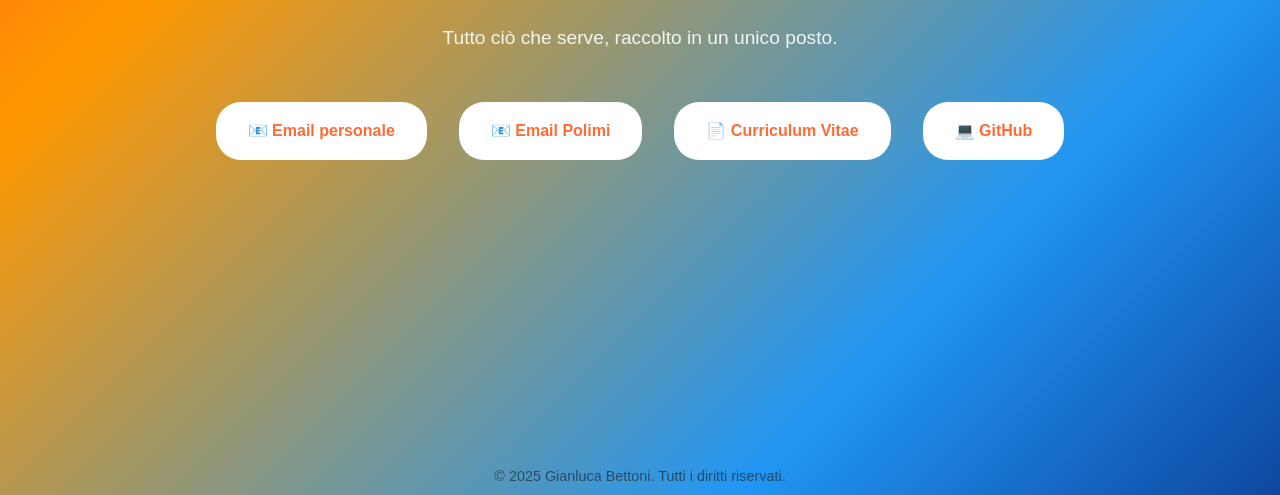
==== commit fafbf503: "Update Foto" ====
--- a/index.html
+++ b/index.html
@@ -22,11 +22,12 @@
 
     <!-- Hero Section -->
     <section id="hero">
-        <img src="profilo.png" alt="Foto profilo di Gianluca Bettoni" class="hero-photo">
+        <img src="GianlucaBettoniOT.png" alt="Foto profilo di Gianluca Bettoni" class="hero-photo">
         <h1>Gianluca Bettoni</h1>
         <p>Laureato in <em><b>Ingegneria per l'Ambiente e il Territorio</b></em> </br> 
-            presso il <em><b>Politecnico di Milano</b></em>
+            presso il <b>Politecnico di Milano</b>
         </p>
+        <p>Attualmente <em><b>GIS Application Engineer</b></em> presso <b>One Team S.p.A.</b></p>
         <!-- <p>Developer • Designer • Problem Solver</p> -->
         <a href="#projects" class="cta-btn">Scopri i miei progetti</a>
         <div class="scroll-indicator">↓</div>
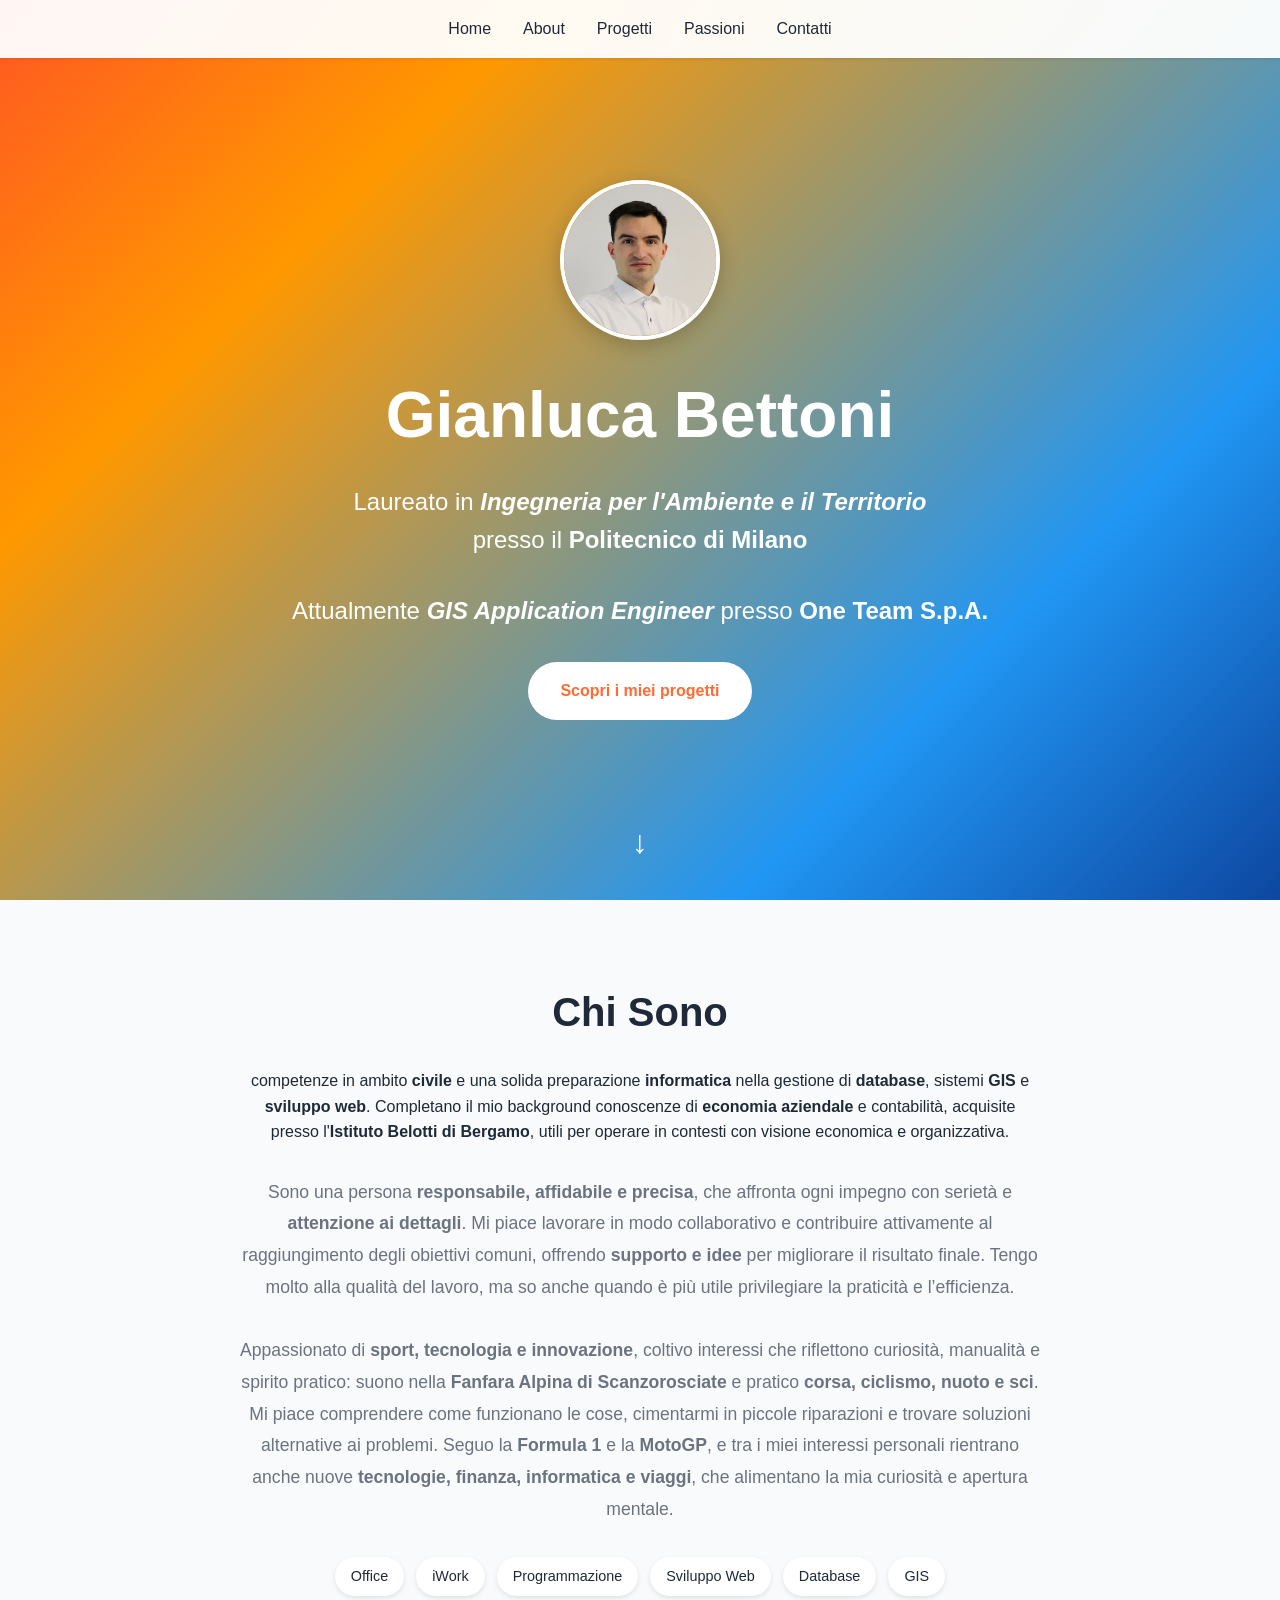
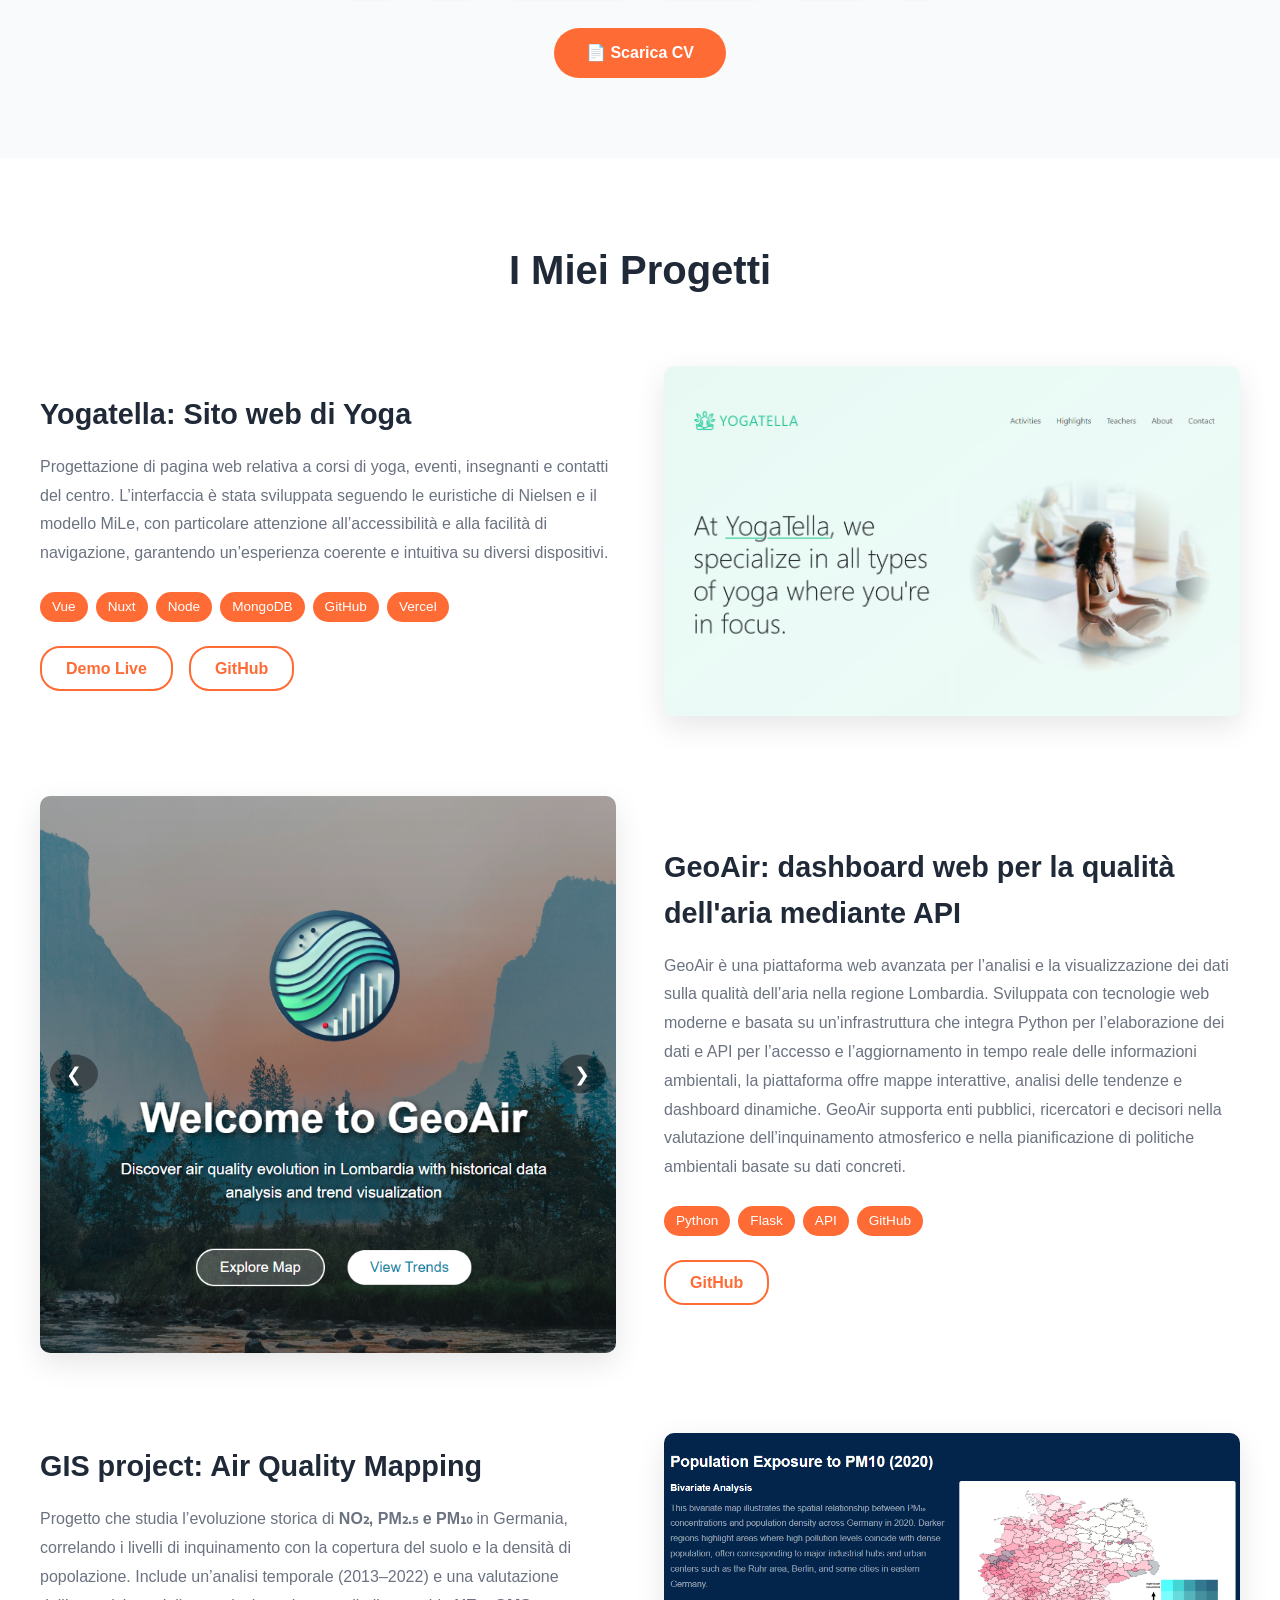
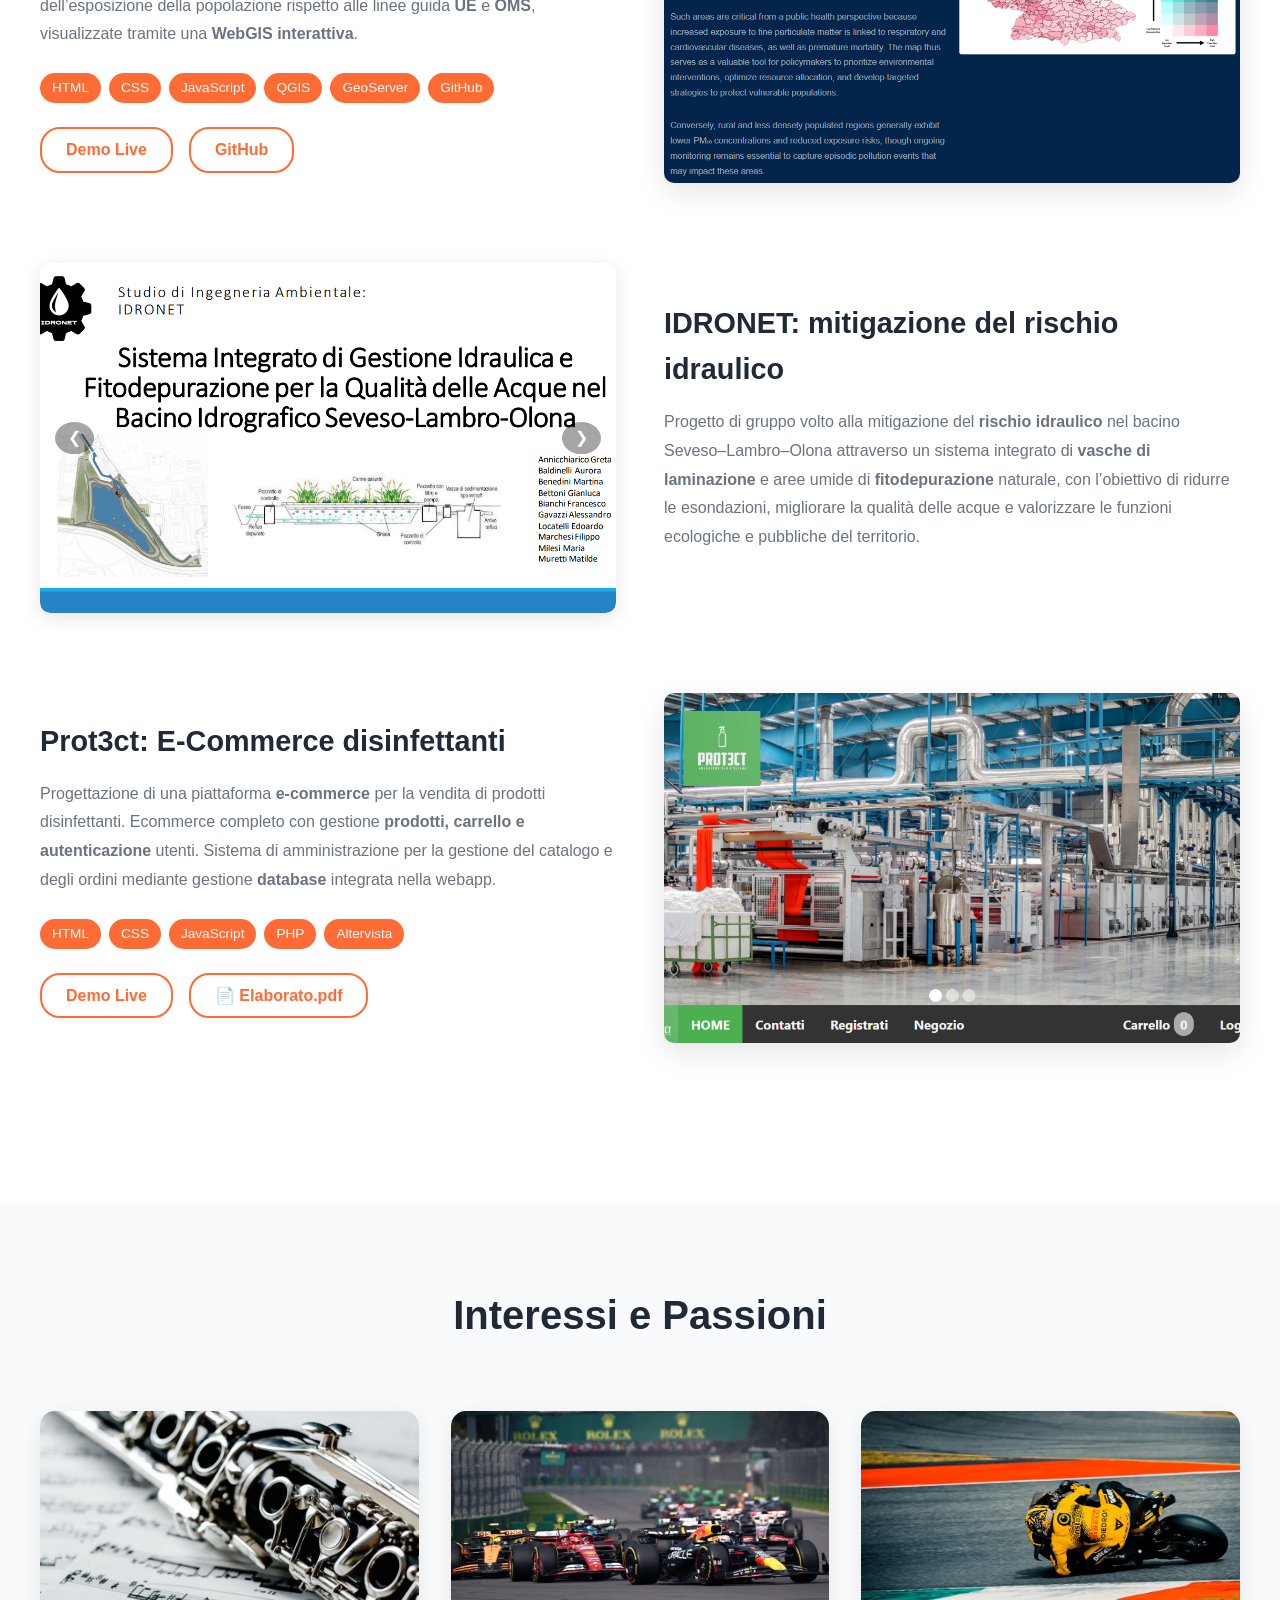
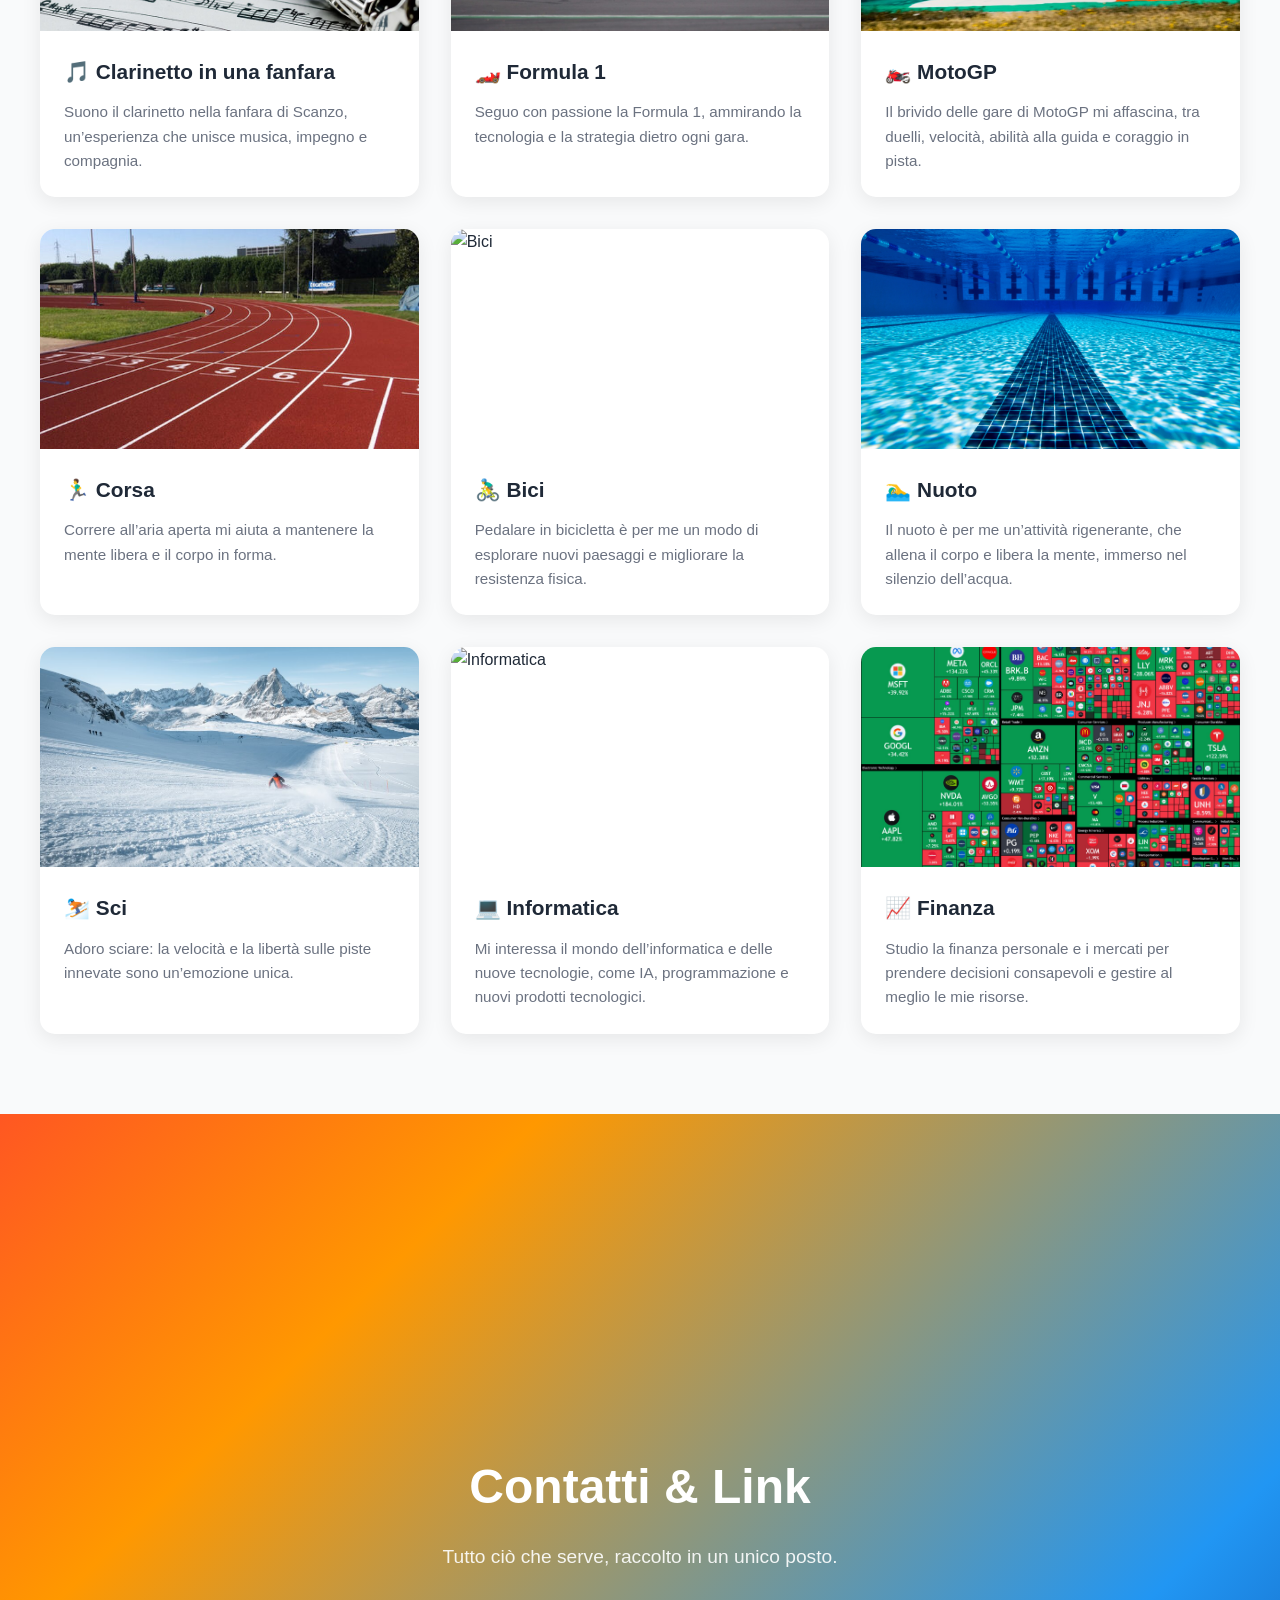
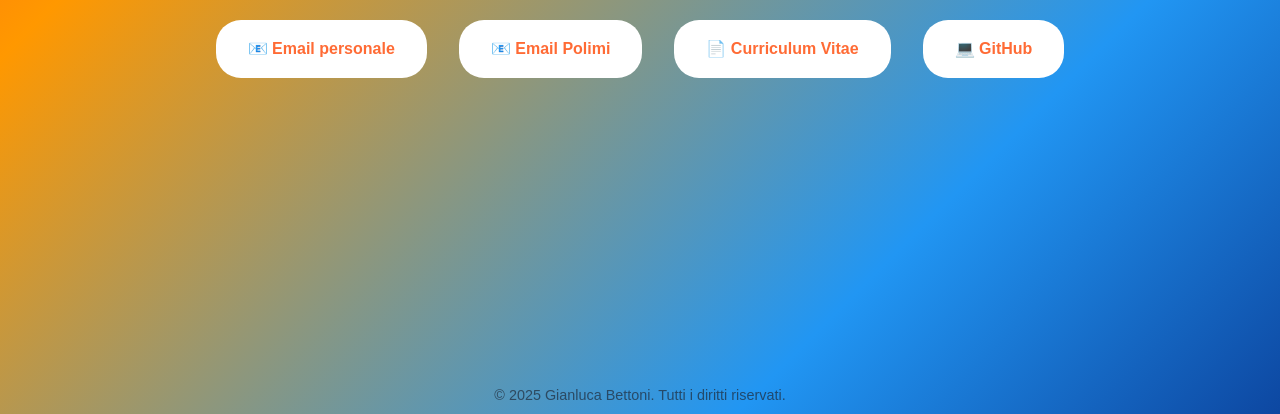
==== commit 186b77f0: "demo_link" ====
--- a/index.html
+++ b/index.html
@@ -24,7 +24,7 @@
     <section id="hero">
         <img src="GianlucaBettoniOT.png" alt="Foto profilo di Gianluca Bettoni" class="hero-photo">
         <h1>Gianluca Bettoni</h1>
-        <p>Laureato in <em><b>Ingegneria per l'Ambiente e il Territorio</b></em> </br> 
+        <p>Laureato in <em><b>Ingegneria per l'Ambiente e il Territorio</b></em> </br>
             presso il <b>Politecnico di Milano</b>
         </p>
         <p>Attualmente <em><b>GIS Application Engineer</b></em> presso <b>One Team S.p.A.</b></p>
@@ -37,15 +37,27 @@
     <section id="about">
         <div class="about-content">
             <h2>Chi Sono</h2>
-            <p> Laureato in <b>Ingegneria per l'Ambiente e il Territorio</b> presso il <b>Politecnico di Milano</b>, con competenze in ambito <b>civile</b> e una solida preparazione <b>informatica</b> nella gestione di <b>database</b>, sistemi <b>GIS</b> e <b>sviluppo web</b>. Completano il mio background conoscenze di <b>economia aziendale</b> e contabilità, acquisite presso l'<b>Istituto Belotti di Bergamo</b>, utili per operare in contesti con visione economica e organizzativa. 
+                competenze in ambito <b>civile</b> e una solida preparazione <b>informatica</b> nella gestione di
+                <b>database</b>, sistemi <b>GIS</b> e <b>sviluppo web</b>. Completano il mio background conoscenze di
+                <b>economia aziendale</b> e contabilità, acquisite presso l'<b>Istituto Belotti di Bergamo</b>, utili
+                per operare in contesti con visione economica e organizzativa.
             </p>
 
-            <p>Sono una persona <b>responsabile, affidabile e precisa</b>, che affronta ogni impegno con serietà e <b>attenzione ai dettagli</b>. Mi piace lavorare in modo collaborativo e contribuire attivamente al raggiungimento degli obiettivi comuni, offrendo <b>supporto e idee</b> per migliorare il risultato finale. Tengo molto alla qualità del lavoro, ma so anche quando è più utile privilegiare la praticità e l’efficienza.
+            <p>Sono una persona <b>responsabile, affidabile e precisa</b>, che affronta ogni impegno con serietà e
+                <b>attenzione ai dettagli</b>. Mi piace lavorare in modo collaborativo e contribuire attivamente al
+                raggiungimento degli obiettivi comuni, offrendo <b>supporto e idee</b> per migliorare il risultato
+                finale. Tengo molto alla qualità del lavoro, ma so anche quando è più utile privilegiare la praticità e
+                l’efficienza.
             </p>
 
-            <p>Appassionato di <b>sport, tecnologia e innovazione</b>, coltivo interessi che riflettono curiosità, manualità e spirito pratico: suono nella <b>Fanfara Alpina di Scanzorosciate</b> e pratico <b>corsa, ciclismo, nuoto e sci</b>. Mi piace comprendere come funzionano le cose, cimentarmi in piccole riparazioni e trovare soluzioni alternative ai problemi. Seguo la <b>Formula 1</b> e la <b>MotoGP</b>, e tra i miei interessi personali rientrano anche nuove <b>tecnologie, finanza, informatica e viaggi</b>, che alimentano la mia curiosità e apertura mentale.
+            <p>Appassionato di <b>sport, tecnologia e innovazione</b>, coltivo interessi che riflettono curiosità,
+                manualità e spirito pratico: suono nella <b>Fanfara Alpina di Scanzorosciate</b> e pratico <b>corsa,
+                    ciclismo, nuoto e sci</b>. Mi piace comprendere come funzionano le cose, cimentarmi in piccole
+                riparazioni e trovare soluzioni alternative ai problemi. Seguo la <b>Formula 1</b> e la <b>MotoGP</b>, e
+                tra i miei interessi personali rientrano anche nuove <b>tecnologie, finanza, informatica e viaggi</b>,
+                che alimentano la mia curiosità e apertura mentale.
             </p>
-            
+
             <div class="skills">
                 <span class="skill-badge">Office</span>
                 <span class="skill-badge">iWork</span>
@@ -54,7 +66,7 @@
                 <span class="skill-badge">Database</span>
                 <span class="skill-badge">GIS</span>
             </div>
-            
+
             <a href="CV_Gianluca_Bettoni.html" target="_blank" class="cv-btn">📄 Scarica CV</a>
         </div>
     </section>
@@ -65,7 +77,7 @@
     <!-- Projects Section -->
     <section id="projects">
         <h2 class="section-title">I Miei Progetti</h2>
-        
+
 
 
         <!-- PROGETTO HYP -->
@@ -77,8 +89,11 @@
             </div>
             <div class="project-info">
                 <h3>Yogatella: Sito web di Yoga</h3>
-                <p>Progettazione di pagina web relativa a corsi di yoga, eventi, insegnanti e contatti del centro. L’interfaccia è stata sviluppata seguendo le euristiche di Nielsen e il modello MiLe, con particolare attenzione all’accessibilità e alla facilità di navigazione, garantendo un’esperienza coerente e intuitiva su diversi dispositivi.</p>
-                
+                <p>Progettazione di pagina web relativa a corsi di yoga, eventi, insegnanti e contatti del centro.
+                    L’interfaccia è stata sviluppata seguendo le euristiche di Nielsen e il modello MiLe, con
+                    particolare attenzione all’accessibilità e alla facilità di navigazione, garantendo un’esperienza
+                    coerente e intuitiva su diversi dispositivi.</p>
+
                 <div class="tech-tags">
                     <span class="tech-tag">Vue</span>
                     <span class="tech-tag">Nuxt</span>
@@ -93,16 +108,17 @@
                 Nuxt.js → FRAMEWORK full-stack BASATO su Vue
                 Node.js → AMBIENTE server che esegue Nuxt
                 -->
-                
-                <div class="project-links">
-                    <a href="https://github.com/GianBetto/hypmed_sfogliatella" target="_blank" class="project-link">GitHub</a>
+
+                <div class="project-links">
                     <a href="https://yogatella.vercel.app/" target="_blank" class="project-link">Demo Live</a>
-                </div>
-            </div>
-        </div>
-
-
-        
+                    <a href="https://github.com/GianBetto/hypmed_sfogliatella" target="_blank"
+                        class="project-link">GitHub</a>
+                </div>
+            </div>
+        </div>
+
+
+
         <!-- PROGETTO SWE -->
         <div class="project">
 
@@ -116,23 +132,28 @@
                 <button class="prev">&#10094;</button>
                 <button class="next">&#10095;</button>
             </div>
-            
+
             <div class="project-info">
                 <h3>GeoAir: dashboard web per la qualità dell'aria mediante API</h3>
-                <p>GeoAir è una piattaforma web avanzata per l’analisi e la visualizzazione dei dati sulla qualità dell’aria nella regione Lombardia.
-                Sviluppata con tecnologie web moderne e basata su un’infrastruttura che integra Python per l’elaborazione dei dati e API per l’accesso e l’aggiornamento in tempo reale delle informazioni ambientali, la piattaforma offre mappe interattive, analisi delle tendenze e dashboard dinamiche.
-                GeoAir supporta enti pubblici, ricercatori e decisori nella valutazione dell’inquinamento atmosferico e nella pianificazione di politiche ambientali basate su dati concreti.
+                <p>GeoAir è una piattaforma web avanzata per l’analisi e la visualizzazione dei dati sulla qualità
+                    dell’aria nella regione Lombardia.
+                    Sviluppata con tecnologie web moderne e basata su un’infrastruttura che integra Python per
+                    l’elaborazione dei dati e API per l’accesso e l’aggiornamento in tempo reale delle informazioni
+                    ambientali, la piattaforma offre mappe interattive, analisi delle tendenze e dashboard dinamiche.
+                    GeoAir supporta enti pubblici, ricercatori e decisori nella valutazione dell’inquinamento
+                    atmosferico e nella pianificazione di politiche ambientali basate su dati concreti.
                 </p>
-                
+
                 <div class="tech-tags">
                     <span class="tech-tag">Python</span>
                     <span class="tech-tag">Flask</span>
                     <span class="tech-tag">API</span>
                     <span class="tech-tag">GitHub</span>
                 </div>
-                
-                <div class="project-links">
-                    <a href="https://github.com/GianBetto/air_quality_analysis" target="_blank" class="project-link">GitHub</a>
+
+                <div class="project-links">
+                    <a href="https://github.com/GianBetto/air_quality_analysis" target="_blank"
+                        class="project-link">GitHub</a>
                 </div>
             </div>
         </div>
@@ -143,7 +164,8 @@
         <div class="project">
             <div class="project-image">
                 <a href="https://gianbetto.github.io/GIS_polimi_2025/" target="_blank" class="">
-                    <img src="img/project_GIS.png" alt="Air Quality Mapping: Land Cover Correlation and Population Exposure">
+                    <img src="img/project_GIS.png"
+                        alt="Air Quality Mapping: Land Cover Correlation and Population Exposure">
                 </a>
             </div>
 
@@ -151,8 +173,11 @@
                 <h3>GIS project: Air Quality Mapping</h3>
                 <!-- Progetto accademico sviluppato presso il <strong>Politecnico di Milano</strong> per il corso di <em>Geographic Information Systems</em> (a.a. 2024/25).  -->
                 <p>
-                    Progetto che studia l’evoluzione storica di <strong>NO₂, PM₂.₅ e PM₁₀</strong> in Germania, correlando i livelli di inquinamento con la copertura del suolo e la densità di popolazione. 
-                    Include un’analisi temporale (2013–2022) e una valutazione dell’esposizione della popolazione rispetto alle linee guida <strong>UE</strong> e <strong>OMS</strong>, visualizzate tramite una <strong>WebGIS interattiva</strong>.
+                    Progetto che studia l’evoluzione storica di <strong>NO₂, PM₂.₅ e PM₁₀</strong> in Germania,
+                    correlando i livelli di inquinamento con la copertura del suolo e la densità di popolazione.
+                    Include un’analisi temporale (2013–2022) e una valutazione dell’esposizione della popolazione
+                    rispetto alle linee guida <strong>UE</strong> e <strong>OMS</strong>, visualizzate tramite una
+                    <strong>WebGIS interattiva</strong>.
                 </p>
 
                 <div class="tech-tags">
@@ -165,12 +190,14 @@
                 </div>
 
                 <div class="project-links">
-                        <a href="https://gianbetto.github.io/GIS_polimi_2025/" target="_blank" class="project-link">Demo Live</a>
-                        <a href="https://github.com/GianBetto/GIS_polimi_2025" target="_blank" class="project-link">GitHub</a>
-                </div>
-            </div>
-        </div>
-        
+                    <a href="https://gianbetto.github.io/GIS_polimi_2025/" target="_blank" class="project-link">Demo
+                        Live</a>
+                    <a href="https://github.com/GianBetto/GIS_polimi_2025" target="_blank"
+                        class="project-link">GitHub</a>
+                </div>
+            </div>
+        </div>
+
 
 
         <!-- PROGETTO SSA - Strategie Sfide Ambientali -->
@@ -185,10 +212,13 @@
                 <button class="prev">&#10094;</button>
                 <button class="next">&#10095;</button>
             </div>
-            
+
             <div class="project-info">
                 <h3>IDRONET: mitigazione del rischio idraulico </h3>
-                <p>Progetto di gruppo volto alla mitigazione del <b>rischio idraulico</b> nel bacino Seveso–Lambro–Olona attraverso un sistema integrato di <b>vasche di laminazione</b> e aree umide di <b>fitodepurazione</b> naturale, con l’obiettivo di ridurre le esondazioni, migliorare la qualità delle acque e valorizzare le funzioni ecologiche e pubbliche del territorio.
+                <p>Progetto di gruppo volto alla mitigazione del <b>rischio idraulico</b> nel bacino Seveso–Lambro–Olona
+                    attraverso un sistema integrato di <b>vasche di laminazione</b> e aree umide di
+                    <b>fitodepurazione</b> naturale, con l’obiettivo di ridurre le esondazioni, migliorare la qualità
+                    delle acque e valorizzare le funzioni ecologiche e pubbliche del territorio.
                 </p>
             </div>
         </div>
@@ -203,9 +233,12 @@
             </div>
             <div class="project-info">
                 <h3>Prot3ct: E-Commerce disinfettanti</h3>
-                <p>Progettazione di una piattaforma <b>e-commerce</b> per la vendita di prodotti disinfettanti. Ecommerce completo con gestione <b>prodotti, carrello e autenticazione</b> utenti. Sistema di amministrazione per la gestione del catalogo e degli ordini mediante gestione <b>database</b> integrata nella webapp.
+                <p>Progettazione di una piattaforma <b>e-commerce</b> per la vendita di prodotti disinfettanti.
+                    Ecommerce completo con gestione <b>prodotti, carrello e autenticazione</b> utenti. Sistema di
+                    amministrazione per la gestione del catalogo e degli ordini mediante gestione <b>database</b>
+                    integrata nella webapp.
                 </p>
-                
+
                 <div class="tech-tags">
                     <span class="tech-tag">HTML</span>
                     <span class="tech-tag">CSS</span>
@@ -213,7 +246,7 @@
                     <span class="tech-tag">PHP</span>
                     <span class="tech-tag">Altervista</span>
                 </div>
-                
+
                 <div class="project-links">
                     <a href="https://gianlucabettoni.altervista.org" target="_blank" class="project-link">Demo Live</a>
                     <a href="ELABORATO_GIANLUCA_BETTONI.pdf" target="_blank" class="project-link">📄 Elaborato.pdf</a>
@@ -316,7 +349,7 @@
            - href dei link (GitHub e Demo)
         ═══════════════════════════════════════════════════════════
         -->
-       
+
 
 
     </section>
@@ -325,9 +358,9 @@
     <section id="hobbies">
 
         <h2 class="section-title">Interessi e Passioni</h2>
-        
+
         <div class="hobbies-container">
-            
+
             <!-- HOBBY 1 -->
             <div class="hobby-card">
                 <div class="hobby-image">
@@ -335,7 +368,8 @@
                 </div>
                 <div class="hobby-content">
                     <h3>🎵 Clarinetto in una fanfara</h3>
-                    <p>Suono il clarinetto nella fanfara di Scanzo, un’esperienza che unisce musica, impegno e compagnia.</p>
+                    <p>Suono il clarinetto nella fanfara di Scanzo, un’esperienza che unisce musica, impegno e
+                        compagnia.</p>
                 </div>
             </div>
 
@@ -357,7 +391,8 @@
                 </div>
                 <div class="hobby-content">
                     <h3>🏍️ MotoGP</h3>
-                    <p>Il brivido delle gare di MotoGP mi affascina, tra duelli, velocità, abilità alla guida e coraggio in pista.</p>
+                    <p>Il brivido delle gare di MotoGP mi affascina, tra duelli, velocità, abilità alla guida e coraggio
+                        in pista.</p>
                 </div>
             </div>
 
@@ -379,7 +414,8 @@
                 </div>
                 <div class="hobby-content">
                     <h3>🚴‍♂️ Bici</h3>
-                    <p>Pedalare in bicicletta è per me un modo di esplorare nuovi paesaggi e migliorare la resistenza fisica.</p>
+                    <p>Pedalare in bicicletta è per me un modo di esplorare nuovi paesaggi e migliorare la resistenza
+                        fisica.</p>
                 </div>
             </div>
 
@@ -390,7 +426,8 @@
                 </div>
                 <div class="hobby-content">
                     <h3>🏊‍♂️ Nuoto</h3>
-                    <p>Il nuoto è per me un’attività rigenerante, che allena il corpo e libera la mente, immerso nel silenzio dell’acqua.</p>
+                    <p>Il nuoto è per me un’attività rigenerante, che allena il corpo e libera la mente, immerso nel
+                        silenzio dell’acqua.</p>
                 </div>
             </div>
 
@@ -405,16 +442,18 @@
                 </div>
             </div>
 
-            
+
 
             <!-- HOBBY 7 -->
             <div class="hobby-card">
                 <div class="hobby-image">
-                    <img src="https://images.unsplash.com/photo-1519389950473-47ba0277781c?w=600&h=400&fit=crop" alt="Informatica">
+                    <img src="https://images.unsplash.com/photo-1519389950473-47ba0277781c?w=600&h=400&fit=crop"
+                        alt="Informatica">
                 </div>
                 <div class="hobby-content">
                     <h3>💻 Informatica</h3>
-                    <p>Mi interessa il mondo dell’informatica e delle nuove tecnologie, come IA, programmazione e nuovi prodotti tecnologici.</p>
+                    <p>Mi interessa il mondo dell’informatica e delle nuove tecnologie, come IA, programmazione e nuovi
+                        prodotti tecnologici.</p>
                 </div>
             </div>
 
@@ -425,7 +464,8 @@
                 </div>
                 <div class="hobby-content">
                     <h3>📈 Finanza</h3>
-                    <p>Studio la finanza personale e i mercati per prendere decisioni consapevoli e gestire al meglio le mie risorse.</p>
+                    <p>Studio la finanza personale e i mercati per prendere decisioni consapevoli e gestire al meglio le
+                        mie risorse.</p>
                 </div>
             </div>
 
@@ -437,7 +477,7 @@
     <section id="contact">
         <h2>Contatti & Link</h2>
         <p>Tutto ciò che serve, raccolto in un unico posto.</p>
-        
+
         <div class="contact-links">
             <a href="mailto:gianlucabettoniyh92@gmail.com" class="contact-link">📧 Email personale</a>
             <a href="mailto:gianluca.bettoni@mail.polimi.it" class="contact-link">📧 Email Polimi</a>
@@ -467,7 +507,7 @@
                 }
             });
         });
-        
+
         // Simple Image Slider per i progetti (se necessario)
         const sliders = document.querySelectorAll('.slider');
 
@@ -489,4 +529,5 @@
         });
     </script>
 </body>
+
 </html>
--- a/style.css
+++ b/style.css
@@ -12,7 +12,7 @@
     --bg: #ffffff;
     --bg-alt: #f9fafb;
     --border: #e5e7eb;
-    
+
     /* Gradiente attivo */
     --gradient: linear-gradient(135deg, #ff5722 0%, #ff9800 25%, #2196f3 75%, #0d47a1 100%);
 }
@@ -64,7 +64,7 @@
     backdrop-filter: blur(10px);
     z-index: 1000;
     padding: 1rem 2rem;
-    box-shadow: 0 1px 3px rgba(0,0,0,0.1);
+    box-shadow: 0 1px 3px rgba(0, 0, 0, 0.1);
 }
 
 nav ul {
@@ -127,7 +127,7 @@
 
 .cta-btn:hover {
     transform: translateY(-3px);
-    box-shadow: 0 10px 25px rgba(0,0,0,0.2);
+    box-shadow: 0 10px 25px rgba(0, 0, 0, 0.2);
 }
 
 .scroll-indicator {
@@ -182,7 +182,7 @@
     border-radius: 20px;
     font-size: 0.9rem;
     font-weight: 500;
-    box-shadow: 0 2px 5px rgba(0,0,0,0.1);
+    box-shadow: 0 2px 5px rgba(0, 0, 0, 0.1);
 }
 
 .cv-btn {
@@ -241,7 +241,7 @@
     background: var(--bg-alt);
     border-radius: 10px;
     overflow: hidden;
-    box-shadow: 0 10px 30px rgba(0,0,0,0.1);
+    box-shadow: 0 10px 30px rgba(0, 0, 0, 0.1);
     transition: transform 0.3s;
 }
 
@@ -359,6 +359,7 @@
         opacity: 0;
         transform: translateY(30px);
     }
+
     to {
         opacity: 1;
         transform: translateY(0);
@@ -366,12 +367,19 @@
 }
 
 @keyframes bounce {
-    0%, 20%, 50%, 80%, 100% {
+
+    0%,
+    20%,
+    50%,
+    80%,
+    100% {
         transform: translateY(0);
     }
+
     40% {
         transform: translateY(-10px);
     }
+
     60% {
         transform: translateY(-5px);
     }
@@ -447,13 +455,13 @@
     background: white;
     border-radius: 15px;
     overflow: hidden;
-    box-shadow: 0 5px 20px rgba(0,0,0,0.08);
+    box-shadow: 0 5px 20px rgba(0, 0, 0, 0.08);
     transition: transform 0.3s, box-shadow 0.3s;
 }
 
 .hobby-card:hover {
     transform: translateY(-10px);
-    box-shadow: 0 15px 40px rgba(0,0,0,0.15);
+    box-shadow: 0 15px 40px rgba(0, 0, 0, 0.15);
 }
 
 .hobby-image {
@@ -502,7 +510,7 @@
     height: 100%;
     overflow: hidden;
     border-radius: 10px;
-    box-shadow: 0 10px 30px rgba(0,0,0,0.1);
+    box-shadow: 0 10px 30px rgba(0, 0, 0, 0.1);
 }
 
 .slides {
@@ -523,7 +531,7 @@
     position: absolute;
     top: 50%;
     transform: translateY(-50%);
-    background: rgba(0,0,0,0.4);
+    background: rgba(0, 0, 0, 0.4);
     color: #fff;
     border: none;
     font-size: 1.2rem;
@@ -534,11 +542,16 @@
 }
 
 .slider button:hover {
-    background: rgba(0,0,0,0.7);
-}
-
-.slider .prev { left: 10px; }
-.slider .next { right: 10px; }
+    background: rgba(0, 0, 0, 0.7);
+}
+
+.slider .prev {
+    left: 10px;
+}
+
+.slider .next {
+    right: 10px;
+}
 
 /* Opzionale: leggero zoom hover per coerenza */
 .slider:hover img {
@@ -555,11 +568,12 @@
     position: relative;
     width: 100%;
     max-width: 1000px;
-    height: 350px; /* altezza ridotta */
+    height: 350px;
+    /* altezza ridotta */
     margin: 0 auto;
     overflow: hidden;
     border-radius: 10px;
-    box-shadow: 0 5px 20px rgba(0,0,0,0.1);
+    box-shadow: 0 5px 20px rgba(0, 0, 0, 0.1);
     background: var(--bg-alt);
 }
 
@@ -604,8 +618,13 @@
     transform: translateY(-50%) scale(1.1);
 }
 
-.slider-compact .prev { left: 15px; }
-.slider-compact .next { right: 15px; }
+.slider-compact .prev {
+    left: 15px;
+}
+
+.slider-compact .next {
+    right: 15px;
+}
 
 /* Responsive: altezza minore su schermi piccoli */
 @media (max-width: 768px) {
@@ -624,9 +643,11 @@
     ═══════════════════════════════════════════════════════════ */
 #copyright {
     position: relative;
-    top: -30px; /* sovrapposizione rispetto alla sezione contact */
+    top: -30px;
+    /* sovrapposizione rispetto alla sezione contact */
     text-align: center;
-    background: transparent; /* oppure rgba se vuoi leggero contrasto */
+    background: transparent;
+    /* oppure rgba se vuoi leggero contrasto */
     z-index: 10;
     height: 0px;
 }
@@ -634,7 +655,8 @@
 #copyright .copyright {
     margin: 0;
     font-size: 0.9rem;
-    color: rgba(31, 41, 55, 0.7); /* colore coerente con il tema */
+    color: rgba(31, 41, 55, 0.7);
+    /* colore coerente con il tema */
 }
 
 
@@ -650,4 +672,4 @@
     margin-bottom: 1.5rem;
     box-shadow: 0 5px 20px rgba(0, 0, 0, 0.2);
     animation: fadeInUp 1s ease;
-}
+}
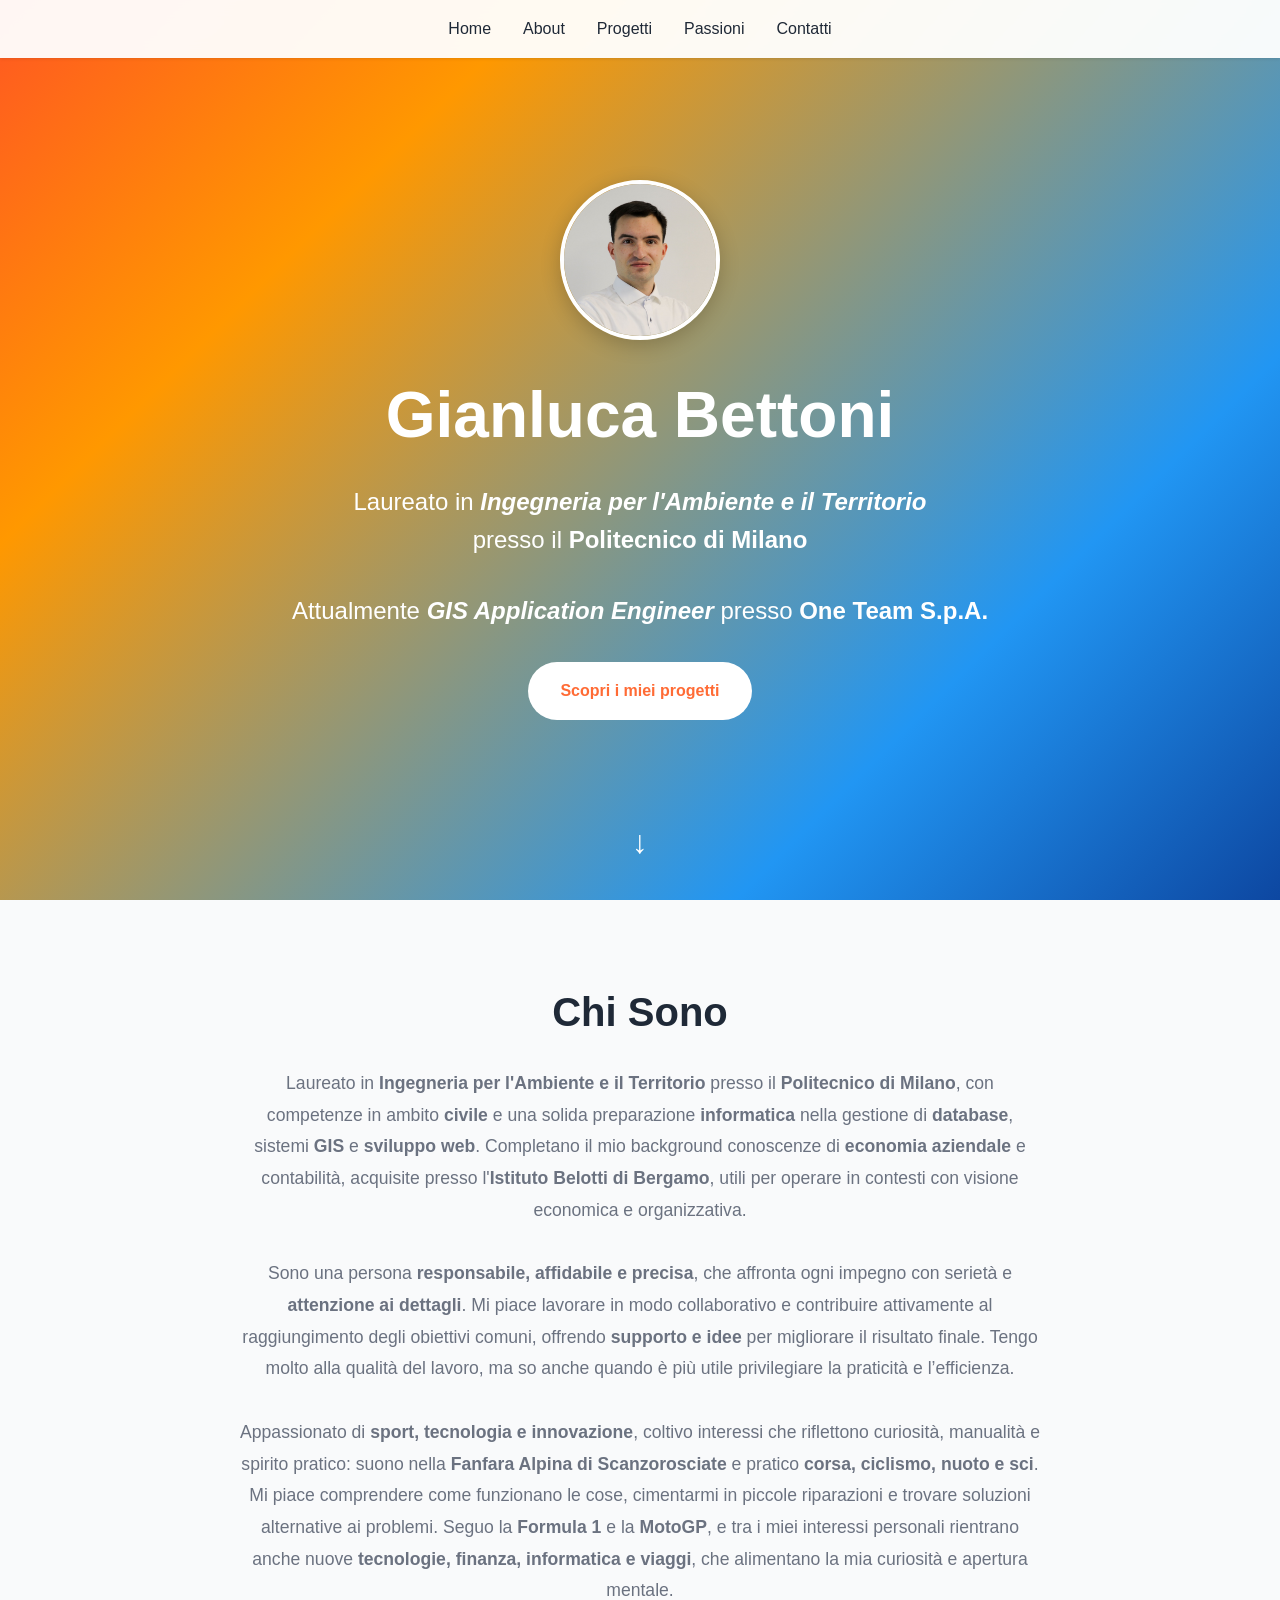
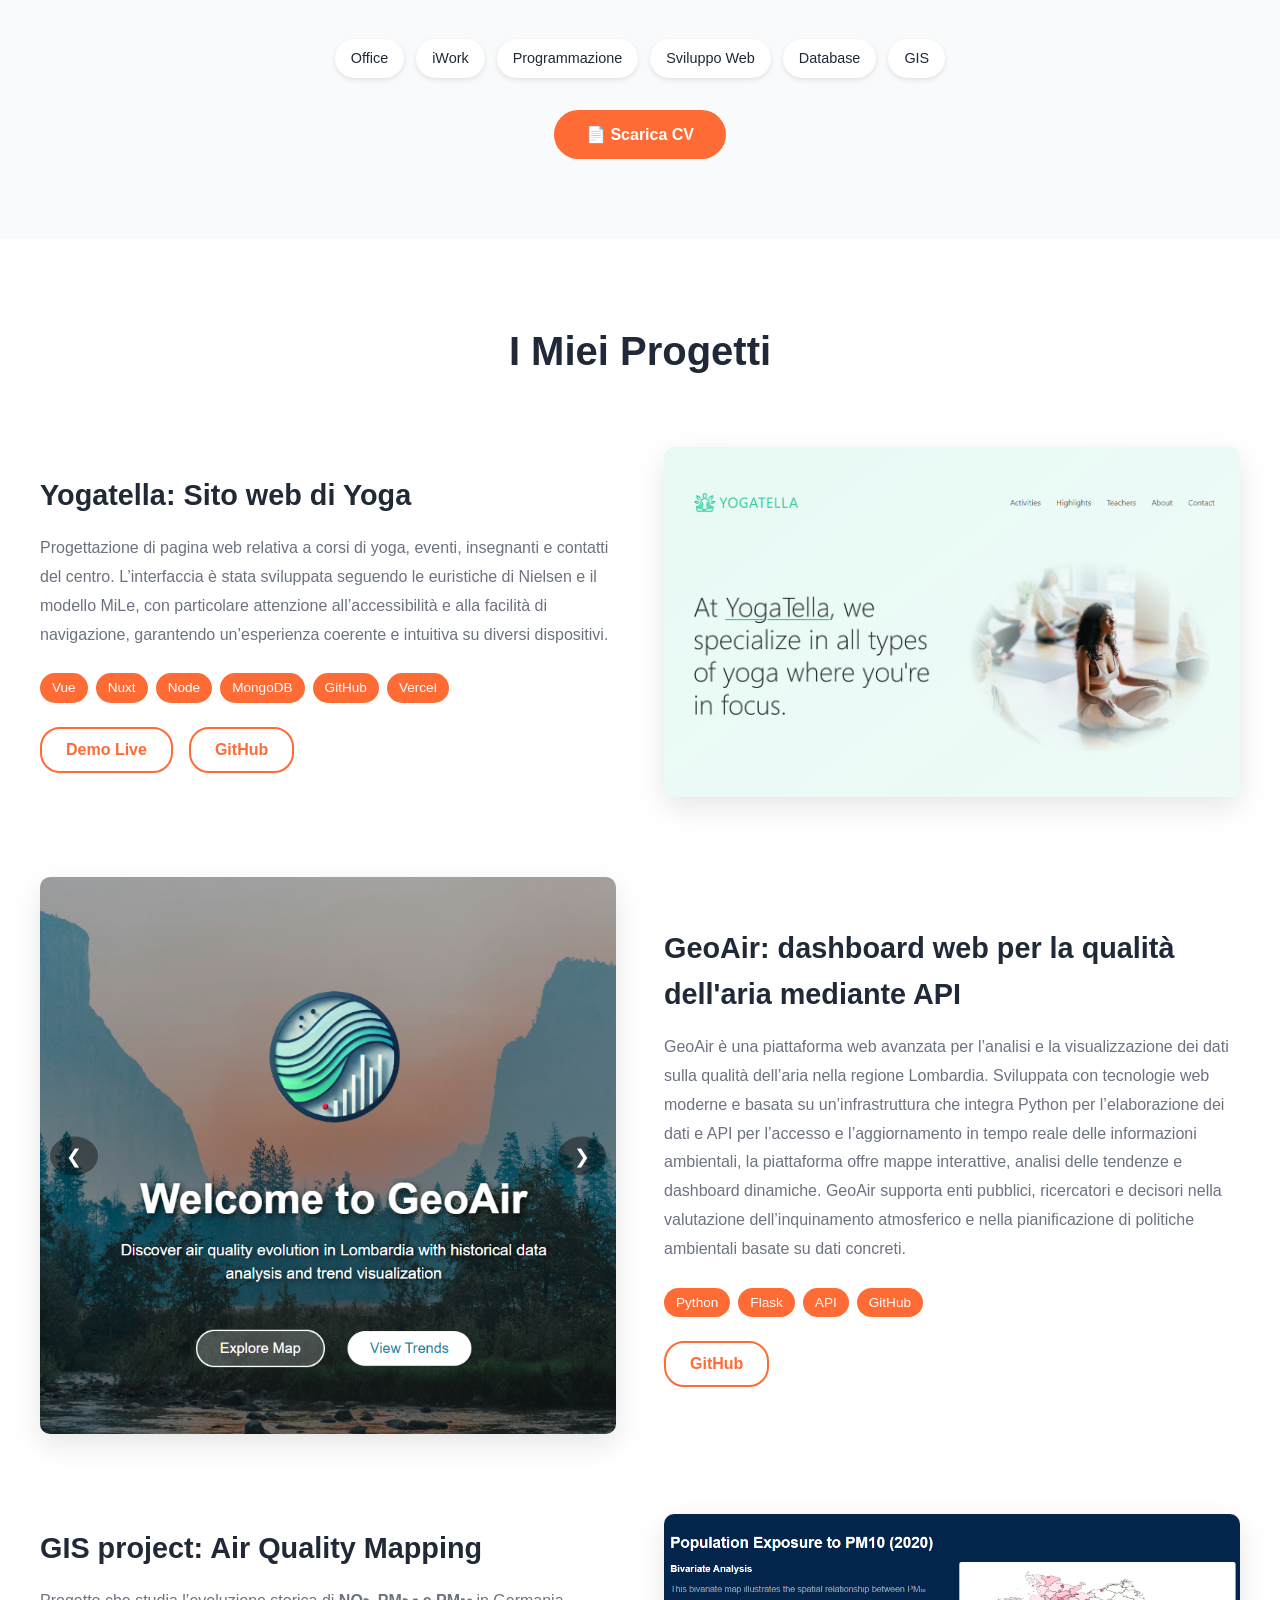
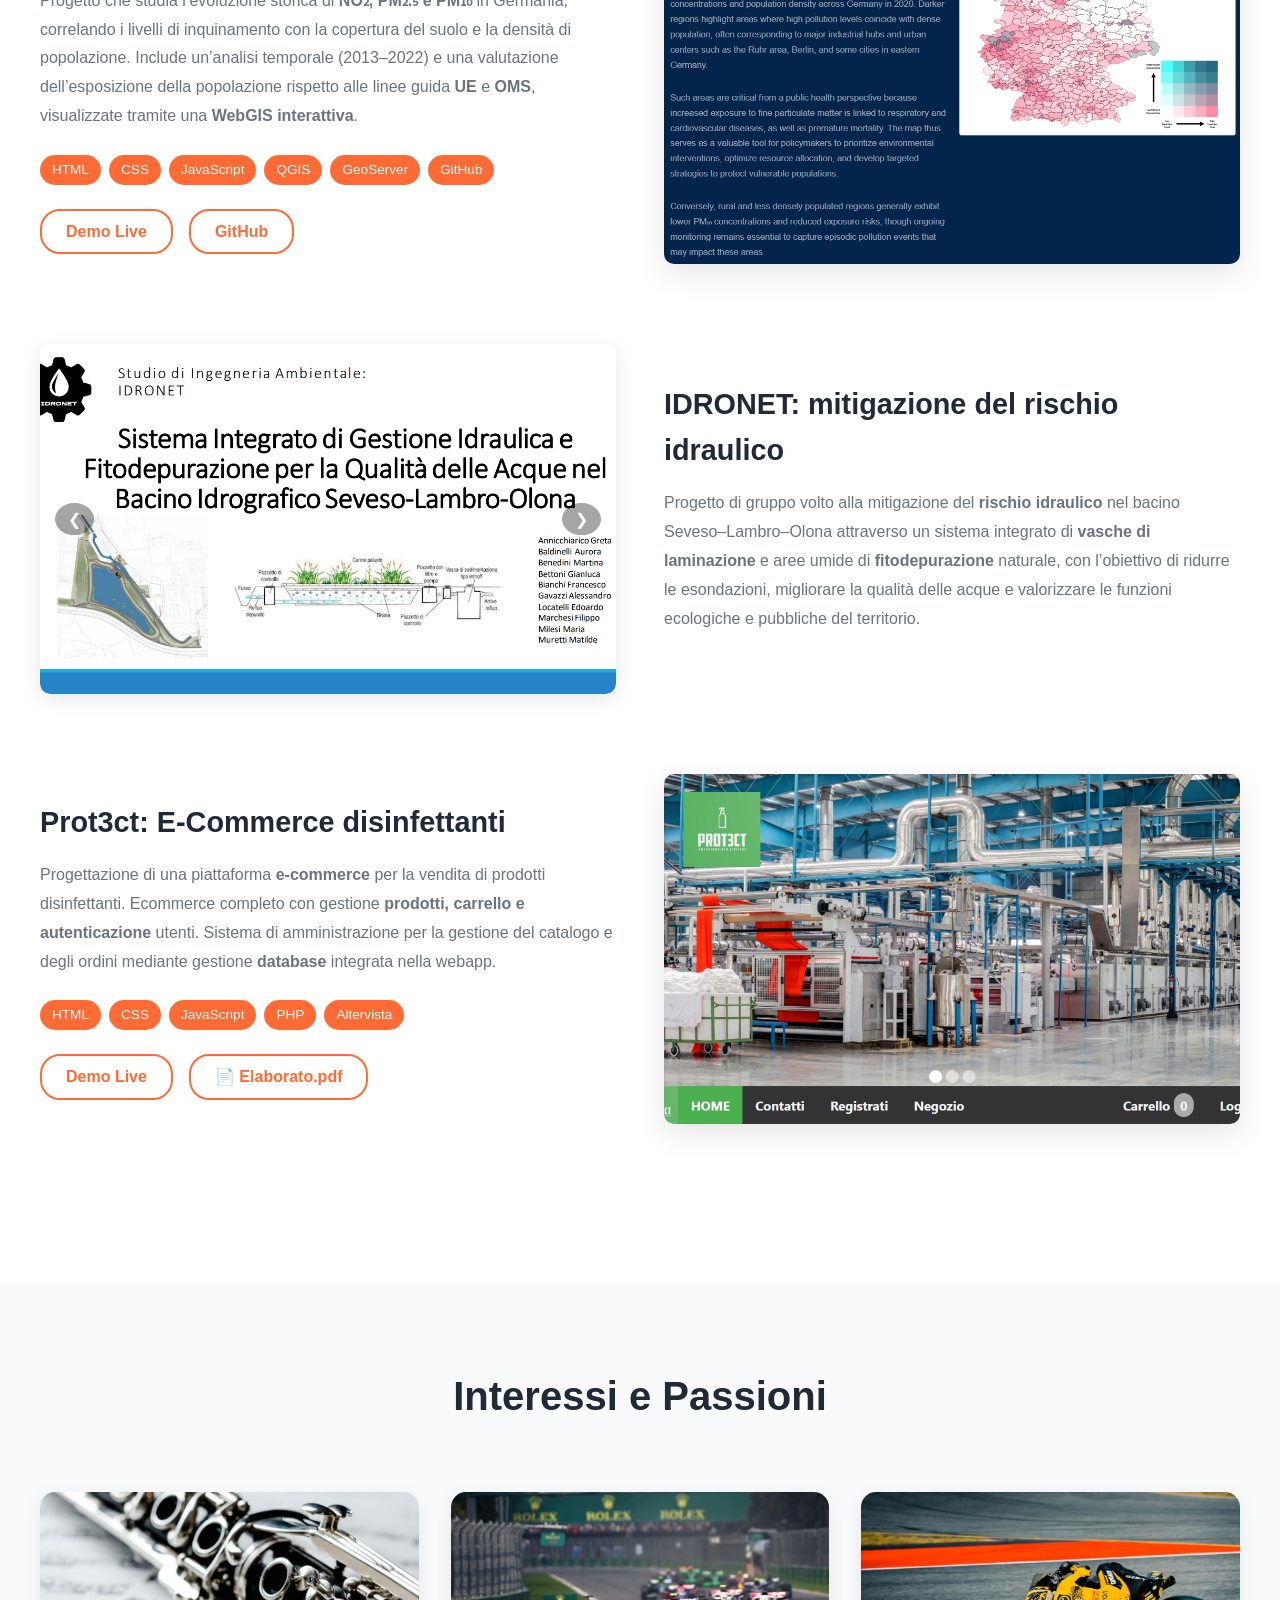
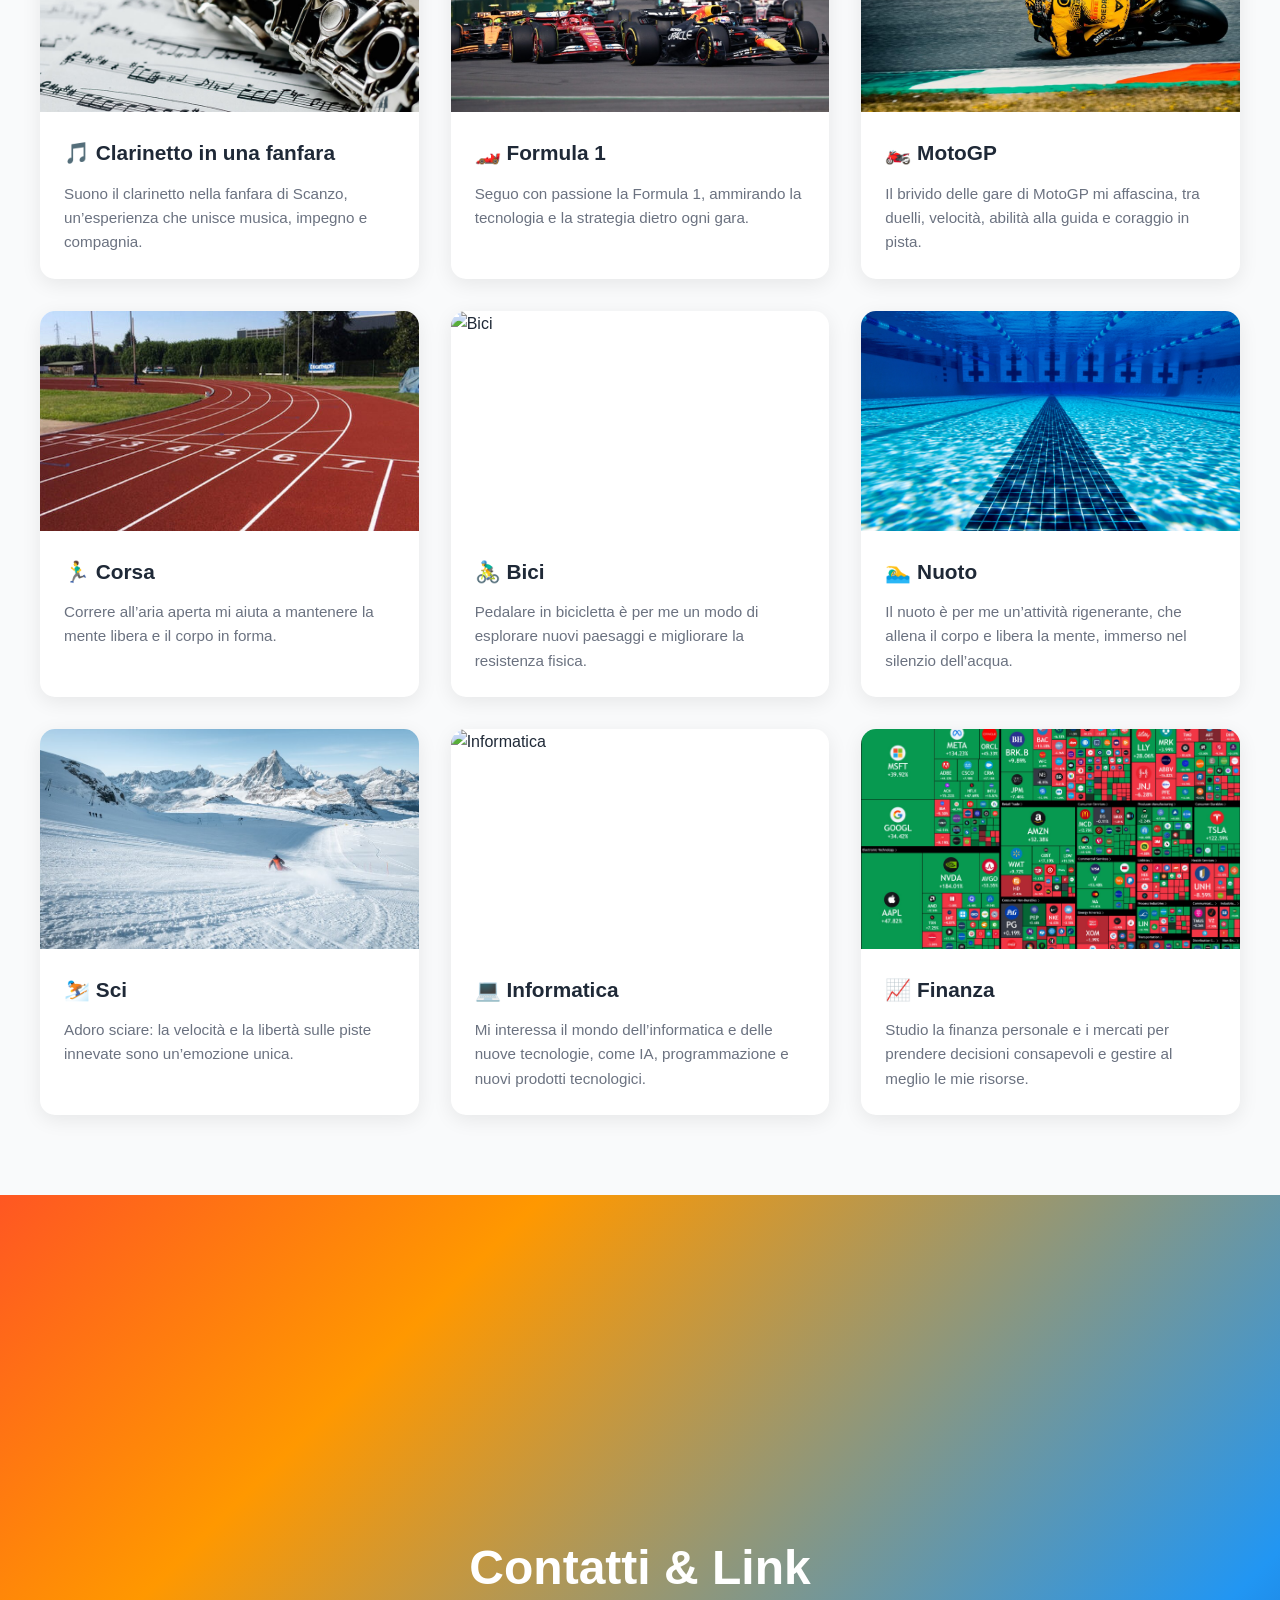
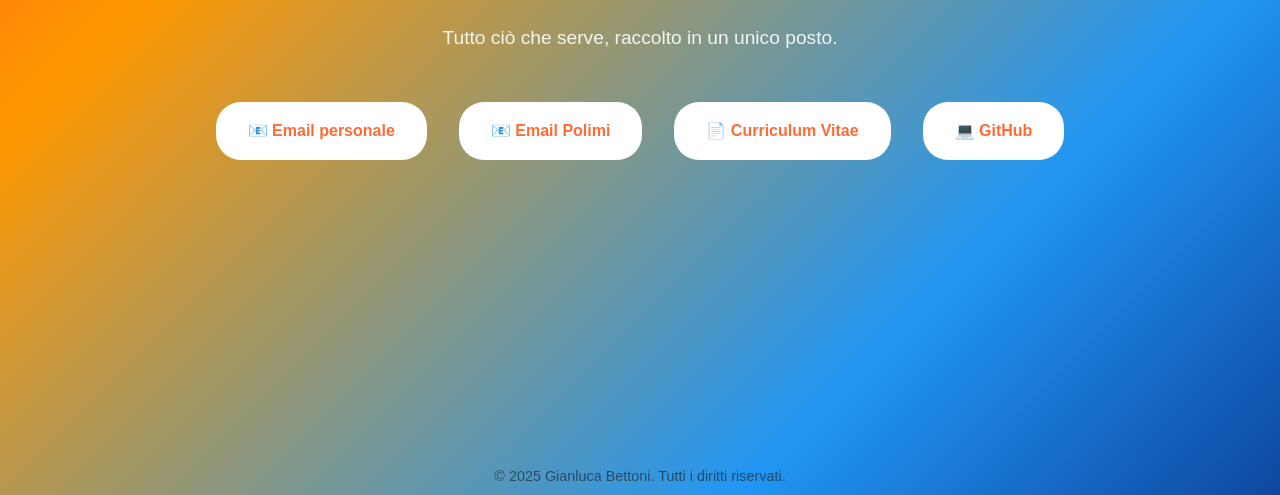
==== commit 1370d0c9: "Update index.html" ====
--- a/index.html
+++ b/index.html
@@ -37,6 +37,7 @@
     <section id="about">
         <div class="about-content">
             <h2>Chi Sono</h2>
+            <p> Laureato in <b>Ingegneria per l'Ambiente e il Territorio</b> presso il <b>Politecnico di Milano</b>, con
                 competenze in ambito <b>civile</b> e una solida preparazione <b>informatica</b> nella gestione di
                 <b>database</b>, sistemi <b>GIS</b> e <b>sviluppo web</b>. Completano il mio background conoscenze di
                 <b>economia aziendale</b> e contabilità, acquisite presso l'<b>Istituto Belotti di Bergamo</b>, utili
